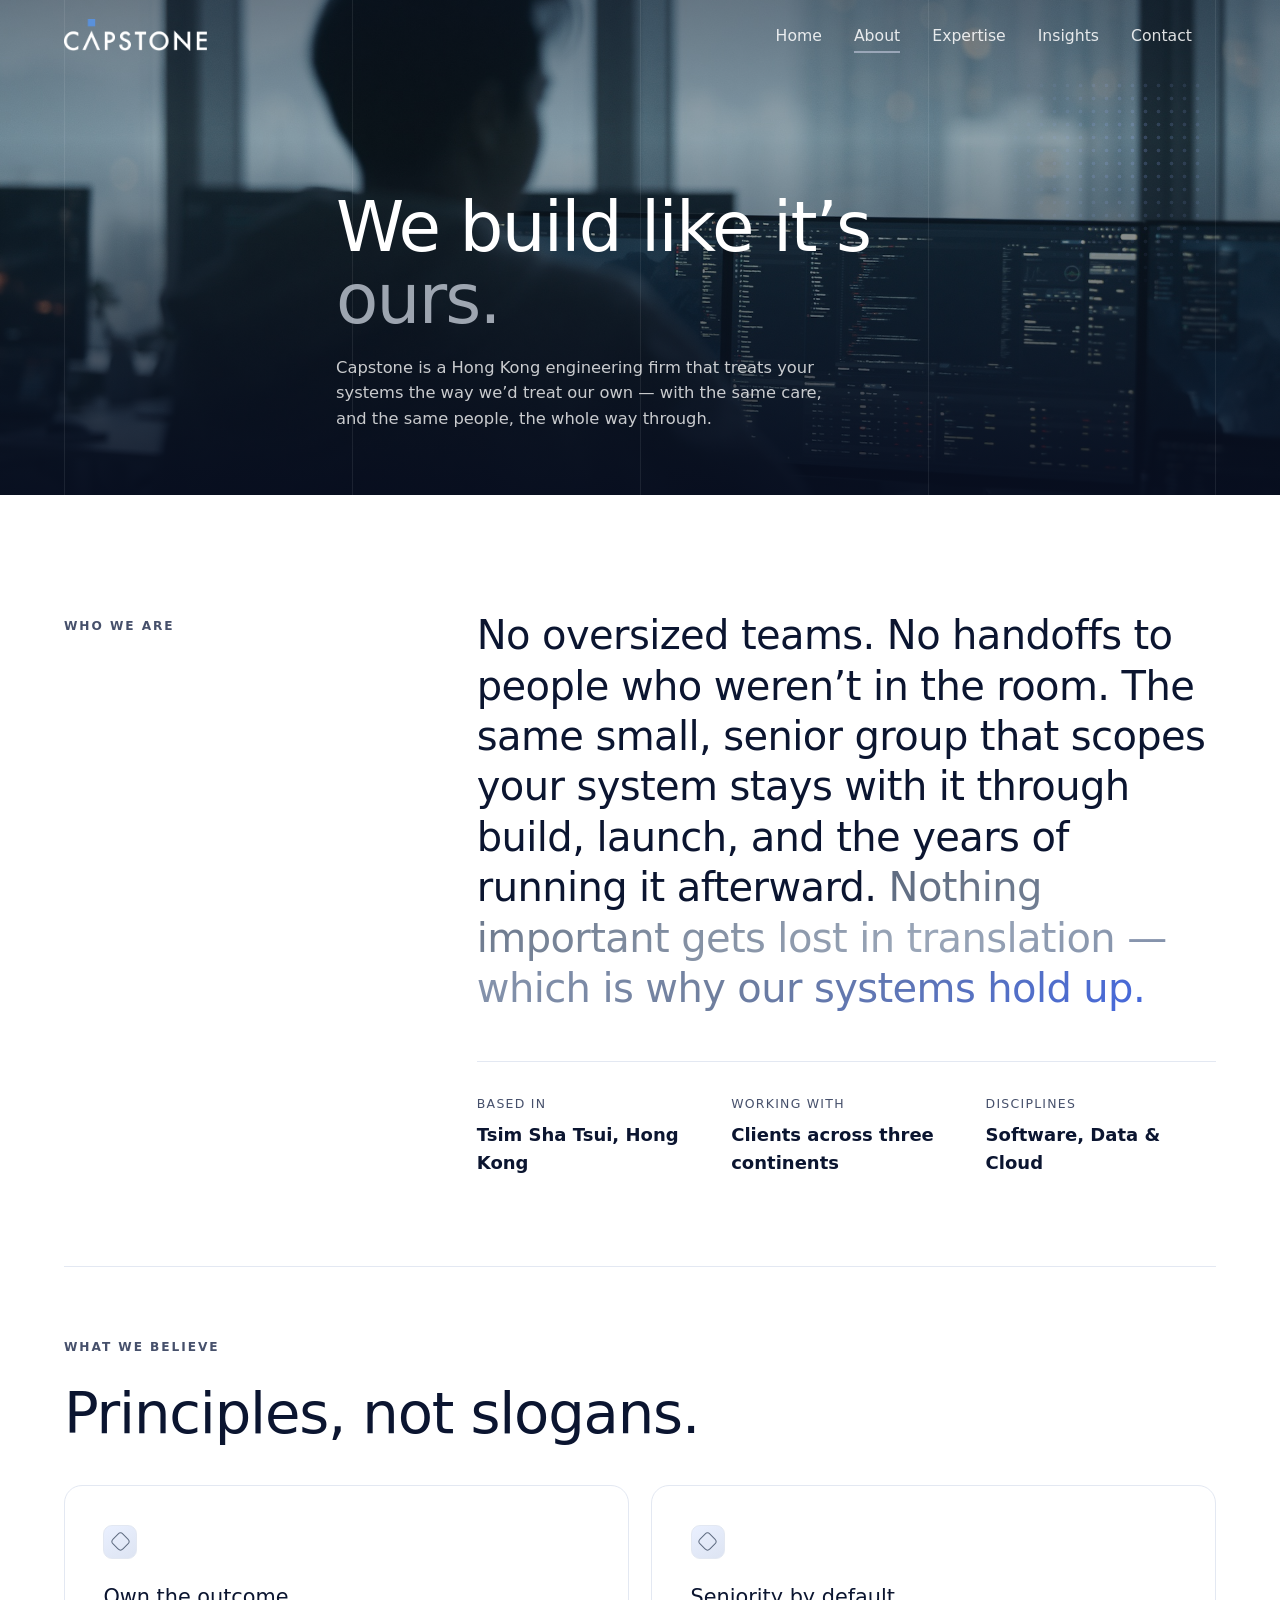
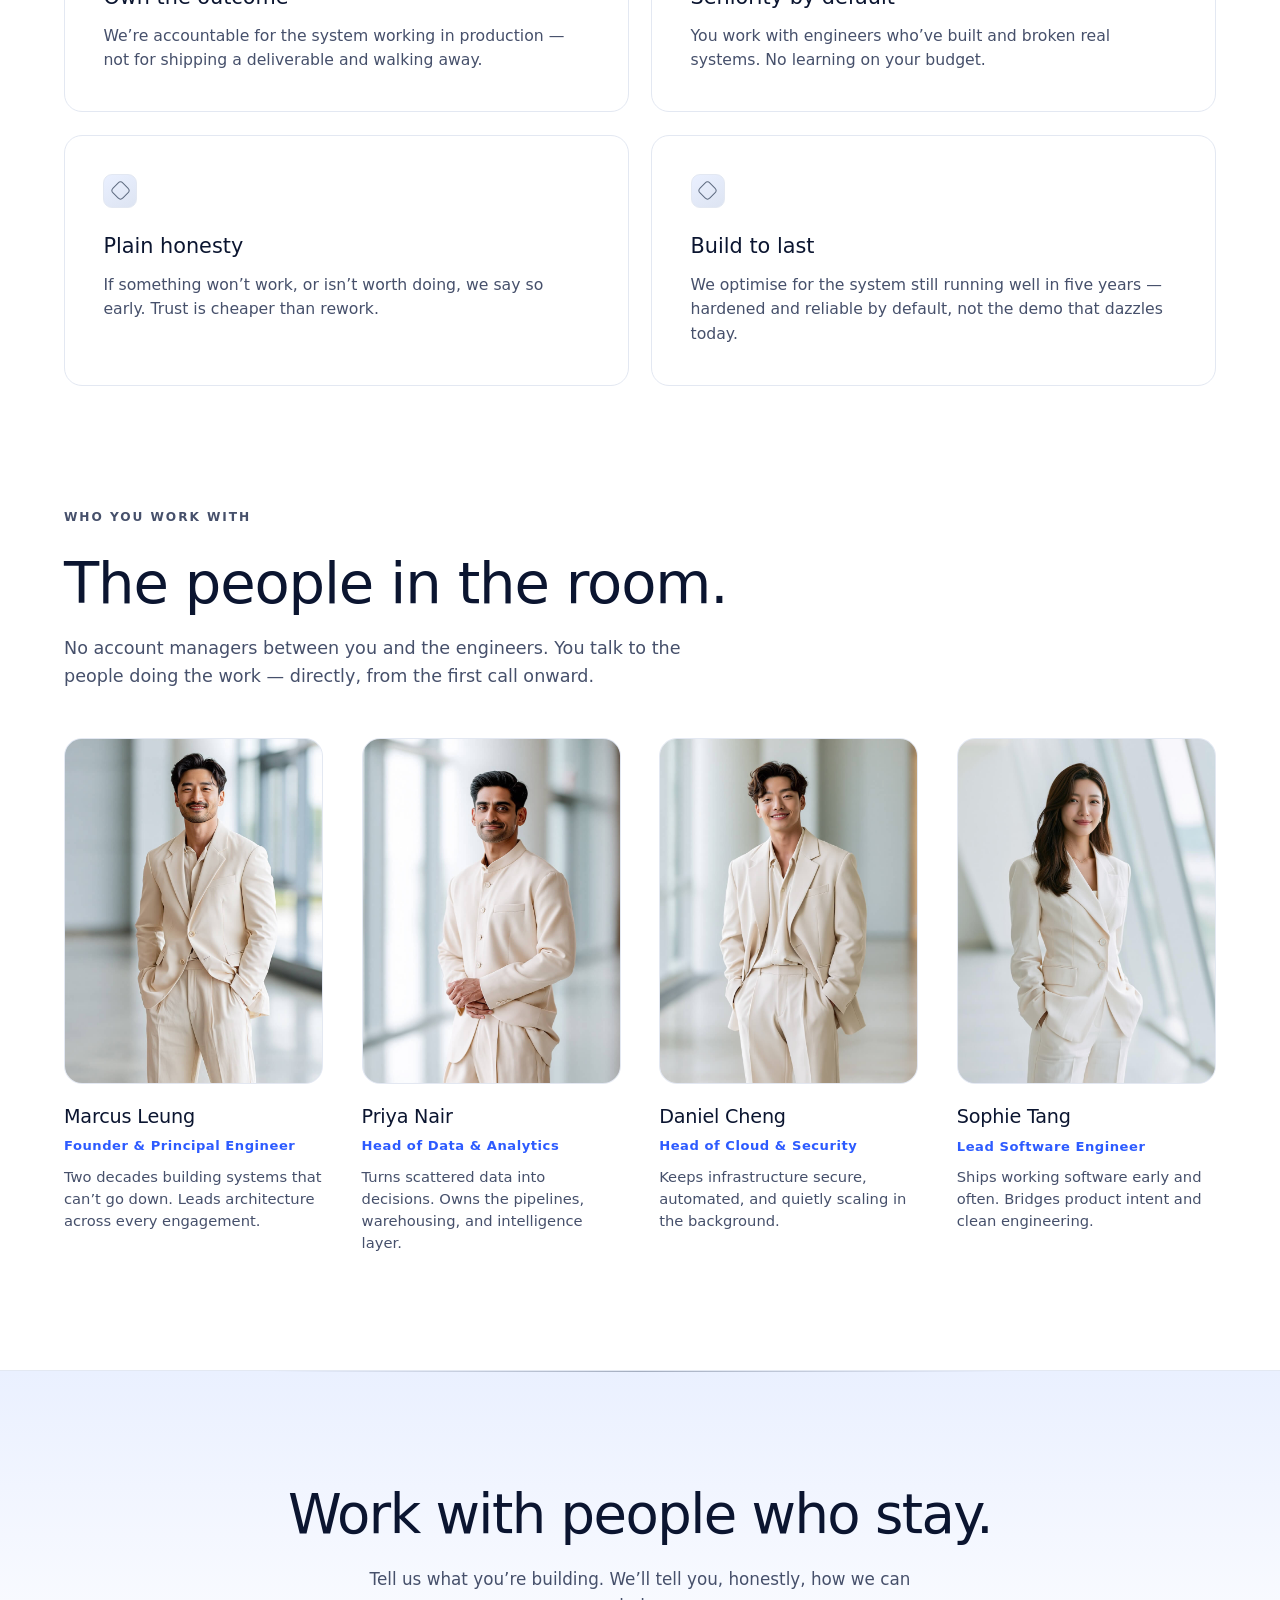
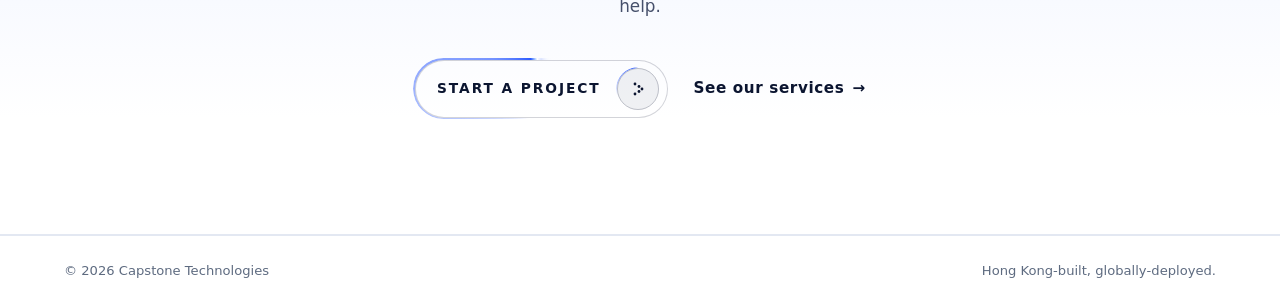
==== about.html @ e0e7f161 "Redesign mobile menu as full-screen light overlay - Menu now covers the viewport from the top of the" ====
<!DOCTYPE html>
<html lang="en">
<head>
  <meta charset="UTF-8" />
  <meta name="viewport" content="width=device-width, initial-scale=1.0" />
  <title>About — Capstone Technologies</title>
  <meta name="description" content="A Hong Kong engineering firm that treats your systems the way we'd treat our own. No oversized teams, no handoffs." />
  <link rel="preconnect" href="https://api.fontshare.com" crossorigin />
  <link href="https://api.fontshare.com/v2/css?f[]=general-sans@200,300,400,500,600,700&f[]=satoshi@400,500,700,900&display=swap" rel="stylesheet" />
  <link rel="stylesheet" href="styles.css" />
</head>
<body data-page="about">

  <header class="nav nav--over-hero" id="nav">
    <div class="nav__inner">
      <a href="index.html" class="nav__brand" aria-label="Capstone Technologies home">
        <img src="capstone_logo_2.png" alt="Capstone Technologies" class="nav__logo nav__logo--light" />
        <img src="capstone_logo_1.png" alt="Capstone Technologies" class="nav__logo nav__logo--dark" />
      </a>
      <nav class="nav__links" aria-label="Primary">
        <a href="index.html">Home</a>
        <a href="about.html" aria-current="page">About</a>
        <a href="expertise.html">Expertise</a>
        <a href="insights.html">Insights</a>
        <a href="contact.html">Contact</a>
      </nav>
      <button class="nav__burger" id="burger" aria-label="Open menu" aria-expanded="false"><span></span><span></span></button>
    </div>
    <div class="nav__mobile" id="navMobile" aria-hidden="true">
      <div class="nav__mobile-inner">
        <div class="nav__mobile-head">
          <img src="capstone_logo_1.png" alt="Capstone Technologies" class="nav__mobile-logo" />
          <button class="nav__close" id="navClose" type="button" aria-label="Close menu"><span></span><span></span></button>
        </div>
        <nav class="nav__mobile-links" aria-label="Mobile">
          <a href="index.html"><span class="nav__mobile-num"></span><span class="nav__mobile-txt">Home</span><span class="nav__mobile-arrow" aria-hidden="true">&#8599;</span></a>
          <a href="about.html" aria-current="page"><span class="nav__mobile-num"></span><span class="nav__mobile-txt">About</span><span class="nav__mobile-arrow" aria-hidden="true">&#8599;</span></a>
          <a href="expertise.html"><span class="nav__mobile-num"></span><span class="nav__mobile-txt">Expertise</span><span class="nav__mobile-arrow" aria-hidden="true">&#8599;</span></a>
          <a href="insights.html"><span class="nav__mobile-num"></span><span class="nav__mobile-txt">Insights</span><span class="nav__mobile-arrow" aria-hidden="true">&#8599;</span></a>
          <a href="contact.html"><span class="nav__mobile-num"></span><span class="nav__mobile-txt">Contact</span><span class="nav__mobile-arrow" aria-hidden="true">&#8599;</span></a>
        </nav>
        <div class="nav__mobile-foot">
          <a href="contact.html" class="nav__mobile-cta">
            <span>Start a project</span>
            <span class="nav__mobile-cta-arrow" aria-hidden="true">&#8594;</span>
          </a>
          <div class="nav__mobile-meta">
            <a href="mailto:hello@capstonetech.net">hello@capstonetech.net</a>
            <span>Tsim Sha Tsui, Hong Kong</span>
          </div>
        </div>
      </div>
    </div>
  </header>

  <main>
    <section class="pagehero pagehero--img" style="--hero-img:url('about.jpg')">
      <div class="grid-lines" aria-hidden="true"><span></span><span></span><span></span><span></span></div>
      <div class="dotfield dotfield--fade-radial pagehero__dots" data-reveal aria-hidden="true"></div>
      <div class="wrap pagehero__inner">
        <h1 class="pagehero__title reveal" data-reveal>We build like it&rsquo;s <em>ours.</em></h1>
        <p class="pagehero__lead reveal" data-reveal data-reveal-delay="120">
          Capstone is a Hong&nbsp;Kong engineering firm that treats your systems the way
          we&rsquo;d treat our own &mdash; with the same care, and the same people, the whole
          way through.
        </p>
      </div>
    </section>

    <!-- Statement + Values (one continuous section) -->
    <section class="section">
      <div class="about__grid">
        <div><p class="section-tag reveal" data-reveal>Who we are</p></div>
        <div>
          <p class="about__statement reveal" data-reveal>
            No oversized teams. No handoffs to people who weren&rsquo;t in the room. The same
            small, senior group that scopes your system stays with it through build, launch,
            and the years of running it afterward. <em>Nothing important gets lost in
            translation &mdash; which is why our systems hold up.</em>
          </p>
          <div class="about__meta reveal" data-reveal data-reveal-delay="120">
            <div><span class="about__k">Based in</span><span class="about__v">Tsim Sha Tsui, Hong Kong</span></div>
            <div><span class="about__k">Working with</span><span class="about__v">Clients across three continents</span></div>
            <div><span class="about__k">Disciplines</span><span class="about__v">Software, Data &amp; Cloud</span></div>
          </div>
        </div>
      </div>

      <div class="about__values">
        <p class="section-tag reveal" data-reveal>What we believe</p>
        <h2 class="section-title reveal" data-reveal style="margin-bottom:2.5rem;">Principles, not slogans.</h2>
        <div class="values reveal" data-reveal>
          <div class="value"><span class="value__mark" aria-hidden="true"></span><h3>Own the outcome</h3><p>We&rsquo;re accountable for the system working in production &mdash; not for shipping a deliverable and walking away.</p></div>
          <div class="value"><span class="value__mark" aria-hidden="true"></span><h3>Seniority by default</h3><p>You work with engineers who&rsquo;ve built and broken real systems. No learning on your budget.</p></div>
          <div class="value"><span class="value__mark" aria-hidden="true"></span><h3>Plain honesty</h3><p>If something won&rsquo;t work, or isn&rsquo;t worth doing, we say so early. Trust is cheaper than rework.</p></div>
          <div class="value"><span class="value__mark" aria-hidden="true"></span><h3>Build to last</h3><p>We optimise for the system still running well in five years &mdash; hardened and reliable by default, not the demo that dazzles today.</p></div>
        </div>
      </div>
    </section>

    <!-- Team / Leadership -->
    <section class="section" style="padding-top:0;">
      <div class="team__head">
        <p class="section-tag reveal" data-reveal>Who you work with</p>
        <h2 class="section-title reveal" data-reveal>The people in the room.</h2>
        <p class="team__lead reveal" data-reveal data-reveal-delay="100">No account managers between you and the engineers. You talk to the people doing the work &mdash; directly, from the first call onward.</p>
      </div>

      <ul class="team">
        <li class="team__member reveal" data-reveal>
          <div class="team__photo" style="--photo:url('team_1.jpg')"><span class="team__initials">ML</span></div>
          <div class="team__body">
            <h3 class="team__name">Marcus Leung</h3>
            <p class="team__role">Founder &amp; Principal Engineer</p>
            <p class="team__note">Two decades building systems that can&rsquo;t go down. Leads architecture across every engagement.</p>
          </div>
        </li>
        <li class="team__member reveal" data-reveal data-reveal-delay="80">
          <div class="team__photo" style="--photo:url('team_2.jpg')"><span class="team__initials">PN</span></div>
          <div class="team__body">
            <h3 class="team__name">Priya Nair</h3>
            <p class="team__role">Head of Data &amp; Analytics</p>
            <p class="team__note">Turns scattered data into decisions. Owns the pipelines, warehousing, and intelligence layer.</p>
          </div>
        </li>
        <li class="team__member reveal" data-reveal data-reveal-delay="160">
          <div class="team__photo" style="--photo:url('team_3.jpg')"><span class="team__initials">DC</span></div>
          <div class="team__body">
            <h3 class="team__name">Daniel Cheng</h3>
            <p class="team__role">Head of Cloud &amp; Security</p>
            <p class="team__note">Keeps infrastructure secure, automated, and quietly scaling in the background.</p>
          </div>
        </li>
        <li class="team__member reveal" data-reveal data-reveal-delay="240">
          <div class="team__photo" style="--photo:url('team_4.jpg')"><span class="team__initials">ST</span></div>
          <div class="team__body">
            <h3 class="team__name">Sophie Tang</h3>
            <p class="team__role">Lead Software Engineer</p>
            <p class="team__note">Ships working software early and often. Bridges product intent and clean engineering.</p>
          </div>
        </li>
      </ul>
    </section>

    <section class="cta">
      <div class="cta__inner">
        <h2 class="cta__title reveal" data-reveal>Work with people who stay.</h2>
        <p class="cta__lead reveal" data-reveal data-reveal-delay="100">Tell us what you&rsquo;re building. We&rsquo;ll tell you, honestly, how we can help.</p>
        <div class="cta__actions reveal" data-reveal data-reveal-delay="180">
          <a href="contact.html" class="btn btn--orbit magnetic" aria-label="Start a project"><span class="cta-orbit__label">Start a project</span><span class="cta-orbit__icon" aria-hidden="true"><span class="cta-orbit__ring"></span><svg class="cta-orbit__arrow" viewBox="0 0 28 28" width="28" height="28"><g fill="currentColor"><circle cx="11" cy="9" r="1.4"/><circle cx="15" cy="11.5" r="1.4"/><circle cx="18" cy="14" r="1.4"/><circle cx="15" cy="16.5" r="1.4"/><circle cx="11" cy="19" r="1.4"/></g></svg></span></a>
          <a href="expertise.html" class="link-cta">See our services <span class="btn__arrow">&rarr;</span></a>
        </div>
      </div>
    </section>
  </main>

    <footer class="footer footer--slim">
    <div class="footer__base">
      <span>&copy; 2026 Capstone Technologies</span>
      <span class="footer__tag">Hong Kong&#8209;built, globally&#8209;deployed.</span>
    </div>
  </footer>

  <div class="cursor-dot" id="cursorDot" aria-hidden="true"></div>
  <script src="script.js"></script>
</body>
</html>
---- styles.css ----
/* =====================================================================
   CAPSTONE TECHNOLOGIES — Redesign (multi-page)
   White-dominant · Capstone Blue secondary · Capstone Gold accent
   ===================================================================== */

:root{
  /* Palette */
  --white:    #FFFFFF;
  --paper:    #F6F8FC;
  --sky:      #EAF0FF;
  --line:     #E3E8F2;
  --ink:      #0B1530;
  --ink-2:    #070D1F;
  --ink-soft: #46506B;
  --blue:     #2D5BFF;
  --blue-deep:#1736B8;

  /* Accent — glossy silver (replaces gold). --silver = legible mid-tone for text;
     --silver-deep = shadow tone; --silver-bright = highlight.
     --chrome / --chrome-dark = metallic gradients for filled shapes (the "shine"). */
  --silver:       #9AA6B8;
  --silver-deep:  #5E6B80;
  --silver-bright:#EDF1F7;
  --chrome:       linear-gradient(140deg,#FDFEFF 0%,#D6DDE8 26%,#9CA8BA 52%,#C9D1DE 72%,#8793A6 88%,#EEF2F8 100%);
  --chrome-dark:  linear-gradient(140deg,#E7ECF3 0%,#AEB8C8 30%,#727E92 55%,#9AA6B8 78%,#5E6B80 100%);

  /* ── GRADIENT SYSTEM ──────────────────────────────────────────────
     The ONLY gradients used site-wide. Don't hand-roll new ones. */
  --grad-blue:   radial-gradient(135% 135% at 14% 10%, #7E97FF 0%, #2D5BFF 40%, #16277A 100%); /* blue mesh — cards/CTA pop */
  --grad-ink:    linear-gradient(150deg, #0E1A3C 0%, #0B1530 55%, #070D1F 100%);               /* dark surfaces */
  --grad-mist:   linear-gradient(180deg, #EAF0FF 0%, #FFFFFF 75%);                              /* light surfaces */
  --grad-accent: linear-gradient(135deg, #5E6B80 0%, #9AA6B8 40%, #6E7E9E 72%, #2D5BFF 116%);  /* metallic accent text */

  /* Tints — the ONLY accent tints. All derive from --blue / --silver / a light dust.
     Use these instead of hand-writing rgba() so every blue stays the same blue. */
  --blue-rgb:    45,91,255;        /* = --blue */
  --silver-rgb:  154,166,184;      /* = --silver */
  --dust-rgb:    157,180,255;      /* light blue dust, for glows on dark surfaces */
  --tint-blue-weak:  rgba(var(--blue-rgb), .12);   /* focus rings, faint washes */
  --tint-blue-soft:  rgba(var(--blue-rgb), .28);   /* section glows */
  --tint-blue-dots:  rgba(var(--blue-rgb), .5);    /* dotfield data texture */
  --tint-dust-soft:  rgba(var(--dust-rgb), .22);   /* dust glow on dark */
  --tint-dust-faint: rgba(var(--dust-rgb), .16);
  --tint-silver-faint: rgba(var(--silver-rgb), .16);

  /* Type */
  --display: 'General Sans', 'Satoshi', ui-sans-serif, system-ui, sans-serif;
  --sans:    'Satoshi', ui-sans-serif, system-ui, -apple-system, 'Segoe UI', sans-serif;

  /* Motion */
  --ease: cubic-bezier(0.22, 1, 0.36, 1);
  --ease-soft: cubic-bezier(0.4, 0, 0.2, 1);

  /* Layout */
  --pad: clamp(1.25rem, 5vw, 7rem);
  --maxw: 1320px;
  --radius: 18px;
  --nav-h: 76px;
}

/* ---------- Reset ---------- */
*,*::before,*::after{ box-sizing:border-box; margin:0; padding:0; }
html{ scroll-behavior:smooth; -webkit-text-size-adjust:100%; }
body{
  font-family:var(--sans); color:var(--ink); background:var(--white);
  line-height:1.6; font-size:clamp(1rem, 0.55vw + 0.9rem, 1.125rem);
  -webkit-font-smoothing:antialiased; text-rendering:optimizeLegibility;
  overflow-x:hidden;
}
img{ display:block; max-width:100%; height:auto; }
a{ color:inherit; text-decoration:none; }
ul,ol{ list-style:none; }
em{ font-style:normal; color:var(--blue); }
::selection{ background:var(--ink); color:var(--white); }

/* ---------- Shared ---------- */
.eyebrow{ display:inline-flex; align-items:center; gap:.6rem;
  font-size:.82rem; font-weight:600; letter-spacing:.14em; text-transform:uppercase; color:var(--ink-soft); }
.eyebrow--light{ color:rgba(255,255,255,.78); }
/* square motif (echoes the logo mark above the 'A'), in glossy silver */
.eyebrow__dot{ width:9px; height:9px; border-radius:1.5px; background:var(--chrome);
  box-shadow:0 0 0 4px rgba(154,166,184,.16), inset 0 1px 1px rgba(255,255,255,.7); }
/* flat hairline label (matches the hero's editorial labels — no pill) */
.section-tag{ display:inline-flex; align-items:baseline; gap:.8rem;
  font-size:.76rem; font-weight:600; letter-spacing:.16em; text-transform:uppercase;
  color:var(--ink-soft); margin-bottom:1.6rem; }
.section-tag span{ font-family:var(--display); font-weight:500; color:var(--silver-deep);
  font-size:.76rem; border:0; border-radius:0; padding:0; letter-spacing:.1em; }
.section-title{ font-family:var(--display); font-weight:300;
  font-size:clamp(2rem, 4.6vw, 3.6rem); line-height:1.08; letter-spacing:-0.02em; }
.section-title .muted{ color:var(--ink-soft); }
.muted{ color:var(--ink-soft); }

/* accent text: silver-grey → blue gradient (single shared token) */
.accent-grad,
.intro-split__statement em,
.about__statement em{
  background:var(--grad-accent);
  -webkit-background-clip:text; background-clip:text;
  -webkit-text-fill-color:transparent; color:transparent;
}
.wrap{ max-width:var(--maxw); margin:0 auto; padding-inline:var(--pad); }

/* =====================================================================
   ✦ TRAVELLING-BORDER BUTTONS
   A faint pill outline with a bright "comet" tracing the perimeter.
   ===================================================================== */
@property --angle{ syntax:'<angle>'; initial-value:0deg; inherits:false; }

.btn{
  --beam:var(--blue);          /* comet colour, overridden per variant */
  --ring:rgba(11,21,48,.18);   /* faint static outline */
  --fill:transparent;          /* pill interior — transparent by default */
  --fg:var(--ink);             /* label colour */
  --speed:3.6s;
  position:relative; z-index:0;
  display:inline-flex; align-items:center; gap:.55rem;
  padding:1.05rem 2rem; border-radius:50px;
  font-family:var(--sans); font-weight:600; font-size:.86rem; line-height:1;
  letter-spacing:.14em; text-transform:uppercase;
  color:var(--fg); cursor:pointer; border:0; background:transparent; isolation:isolate;
  transition:transform .5s var(--ease), color .4s var(--ease);
  will-change:transform;
}
/* interior fill (so the pill reads on any page background) */
.btn::after{
  content:""; position:absolute; inset:1.5px; z-index:-1; border-radius:inherit;
  background:var(--fill);
  box-shadow:inset 0 0 0 1px var(--ring), inset 0 1px 0 rgba(255,255,255,.06);
  transition:background .4s var(--ease), box-shadow .4s var(--ease);
}
/* the rotating comet ring */
.btn::before{
  content:""; position:absolute; inset:0; z-index:-1; border-radius:inherit;
  padding:1.5px;                      /* = border thickness */
  background:
    conic-gradient(from var(--angle),
      transparent 0deg,
      transparent 205deg,
      color-mix(in srgb, var(--beam) 55%, transparent) 300deg,
      var(--beam) 340deg,
      #ffffff 352deg,
      transparent 360deg);
  -webkit-mask:linear-gradient(#000 0 0) content-box, linear-gradient(#000 0 0);
          mask:linear-gradient(#000 0 0) content-box, linear-gradient(#000 0 0);
  -webkit-mask-composite:xor; mask-composite:exclude;
  filter:drop-shadow(0 0 5px color-mix(in srgb, var(--beam) 70%, transparent));
  animation:beam var(--speed) linear infinite;
}
@keyframes beam{ to{ --angle:360deg; } }
.btn > *{ position:relative; z-index:1; }

.btn:hover{ transform:translateY(-3px); }
.btn:hover::before{ --speed:1.4s;
  filter:drop-shadow(0 0 9px color-mix(in srgb, var(--beam) 85%, transparent)); }
.btn:active{ transform:translateY(-1px) scale(.99); }
.btn__arrow{ transition:transform .5s var(--ease); }
.btn:hover .btn__arrow{ transform:translate(4px,-2px); }
.btn--small{ padding:.72rem 1.25rem; font-size:.76rem; }

/* Quiet text-link CTA — for secondary actions (keeps one comet per view) */
.link-cta{ position:relative; display:inline-flex; align-items:center; gap:.5rem;
  font-family:var(--sans); font-weight:600; font-size:.95rem; letter-spacing:.04em;
  color:var(--ink); padding:.4rem .1rem; cursor:pointer; }
.link-cta::after{ content:""; position:absolute; left:.1rem; right:.1rem; bottom:0; height:1px;
  background:currentColor; opacity:.5; transform:scaleX(0); transform-origin:right;
  transition:transform .45s var(--ease); }
.link-cta:hover::after{ transform:scaleX(1); transform-origin:left; }
.link-cta .btn__arrow{ transition:transform .45s var(--ease); }
.link-cta:hover .btn__arrow{ transform:translate(4px,-2px); }
.link-cta--light{ color:#fff; }

/* Silver comet — primary accent CTA (lives on dark sections → white label).
   Two-stop beam fakes a metallic glint: bright silver head, soft silver tail. */
.btn--silver{ --beam:var(--silver-bright); --fg:#fff; }
.btn--silver::before{ filter:drop-shadow(0 0 6px rgba(237,241,247,.7)); }

/* Clear / secondary — white comet, transparent fill */
.btn--clear{ --beam:#ffffff; --fill:transparent; --ring:rgba(11,21,48,.16); --fg:var(--ink); }
.btn--clear::before{ filter:drop-shadow(0 0 4px rgba(120,140,200,.55)); }
.btn--clear.on-dark{ --fill:transparent; --ring:rgba(255,255,255,.22); --fg:#fff; }
.btn--clear.on-dark::before{ filter:drop-shadow(0 0 5px rgba(255,255,255,.6)); }

/* Transparent buttons over the dark hero need a light label + ring */
.nav--over-hero:not(.is-stuck) .btn{ --fg:#fff; --ring:rgba(255,255,255,.22); }

/* Reduced motion: hold a calm, evenly-lit outline instead of a moving comet */
@media (prefers-reduced-motion:reduce){
  .btn::before{ animation:none; background:none;
    box-shadow:inset 0 0 0 1.5px color-mix(in srgb, var(--beam) 60%, transparent);
    filter:none; padding:0; -webkit-mask:none; mask:none; }
}


/* =====================================================================
   Navigation
   ===================================================================== */
.nav{ position:fixed; top:0; left:0; right:0; z-index:100;
  transition:transform .5s var(--ease), background .4s var(--ease-soft), box-shadow .4s var(--ease-soft); }
.nav__inner{ max-width:var(--maxw); margin:0 auto; display:flex; align-items:center;
  justify-content:space-between; gap:1.5rem; padding:1.2rem var(--pad);
  transition:padding .4s var(--ease-soft); }
.nav__logo{ height:32px; width:auto; transition:opacity .3s var(--ease); display:block; }
.nav__logo--dark{ display:none; }
/* On a transparent hero (dark bg) the nav uses the light logo + light links */
.nav--over-hero .nav__logo--light{ display:block; }
.nav--over-hero .nav__logo--dark{ display:none; }
.nav--over-hero .nav__links a{ color:rgba(255,255,255,.86); }
.nav--over-hero.is-stuck .nav__links a{ color:var(--ink); }
.nav.is-stuck .nav__logo--light{ display:none; }
.nav.is-stuck .nav__logo--dark{ display:block; }
.nav:not(.nav--over-hero) .nav__logo--dark{ display:block; }
.nav:not(.nav--over-hero) .nav__logo--light{ display:none; }

.nav__links{ display:flex; gap:2rem; margin-left:auto; margin-right:1.5rem; }
.nav__links a{ position:relative; font-weight:500; font-size:.98rem; color:var(--ink); padding:.2rem 0; }
.nav__links a::after{ content:""; position:absolute; left:0; bottom:-2px; height:2px; width:100%;
  background:var(--silver); transform:scaleX(0); transform-origin:right; transition:transform .45s var(--ease); }
.nav__links a:hover::after,
.nav__links a[aria-current="page"]::after{ transform:scaleX(1); transform-origin:left; }
.nav.is-stuck{ background:rgba(255,255,255,.78); -webkit-backdrop-filter:blur(16px) saturate(140%);
  backdrop-filter:blur(16px) saturate(140%); box-shadow:0 1px 0 var(--line); }
.nav.is-stuck .nav__inner{ padding-top:.8rem; padding-bottom:.8rem; }
.nav.is-hidden{ transform:translateY(-100%); }

.nav__burger{ display:none; flex-direction:column; gap:6px; background:none; border:none; cursor:pointer; padding:.6rem; margin:-.2rem; }
.nav__burger span{ width:26px; height:2px; background:var(--ink); transition:.4s var(--ease); transform-origin:center; }
.nav--over-hero:not(.is-stuck) .nav__burger span{ background:#fff; }
.nav__burger[aria-expanded="true"] span:first-child{ transform:translateY(8px) rotate(45deg); }
.nav__burger[aria-expanded="true"] span:last-child{ transform:translateY(-8px) rotate(-45deg); }
/* ✦ Full-screen mobile menu (light, editorial) — covers the viewport from the top */
.nav__mobile{ position:fixed; inset:0; z-index:200; display:none;
  background:var(--grad-mist);
  opacity:0; visibility:hidden;
  transition:opacity .5s var(--ease), visibility 0s .5s; }
.nav__mobile.is-open{ opacity:1; visibility:visible; transition:opacity .5s var(--ease); }
.nav__mobile-inner{ position:relative; height:100%; max-width:var(--maxw); margin:0 auto;
  display:flex; flex-direction:column; overflow-y:auto;
  padding:1.1rem var(--pad) calc(1.6rem + env(safe-area-inset-bottom, 0px)); }

/* top bar: logo + close (never cropped — sits in its own row) */
.nav__mobile-head{ flex:0 0 auto; display:flex; align-items:center; justify-content:space-between;
  min-height:var(--nav-h); }
.nav__mobile-logo{ height:30px; width:auto; display:block; }
.nav__close{ position:relative; flex:0 0 auto; width:46px; height:46px; border-radius:50%;
  border:1px solid var(--line); background:var(--white); cursor:pointer;
  transition:transform .45s var(--ease), border-color .3s var(--ease), box-shadow .3s var(--ease); }
.nav__close:hover{ border-color:var(--ink); transform:rotate(90deg);
  box-shadow:0 6px 18px rgba(11,21,48,.08); }
.nav__close span{ position:absolute; top:50%; left:50%; width:18px; height:2px; border-radius:2px;
  background:var(--ink); }
.nav__close span:first-child{ transform:translate(-50%,-50%) rotate(45deg); }
.nav__close span:last-child{ transform:translate(-50%,-50%) rotate(-45deg); }

/* the link list fills the space and centres vertically */
.nav__mobile-links{ flex:1 1 auto; display:flex; flex-direction:column; justify-content:center;
  counter-reset:navi; padding:1.5rem 0; }
.nav__mobile-links a{ position:relative; display:flex; align-items:center; gap:1.1rem;
  padding:1.05rem 0; border-bottom:1px solid var(--line);
  font-family:var(--display); font-weight:300; letter-spacing:-0.02em; line-height:1.04;
  font-size:clamp(2rem, 10vw, 3rem); color:var(--ink);
  opacity:0; transform:translateY(14px);
  transition:color .35s var(--ease); }
.nav__mobile-links a:first-child{ border-top:1px solid var(--line); }
.nav__mobile-num{ counter-increment:navi; font-family:var(--sans); font-weight:600;
  font-size:.72rem; letter-spacing:.12em; color:var(--silver); width:1.6rem; flex:0 0 auto;
  transition:color .35s var(--ease); }
.nav__mobile-num::before{ content:counter(navi, decimal-leading-zero); }
.nav__mobile-txt{ flex:1 1 auto; }
.nav__mobile-arrow{ font-size:1.1rem; color:var(--silver); opacity:0; transform:translateX(-10px);
  transition:opacity .35s var(--ease), transform .35s var(--ease), color .35s var(--ease); }
.nav__mobile-links a:hover{ color:var(--blue); }
.nav__mobile-links a:hover .nav__mobile-num,
.nav__mobile-links a:hover .nav__mobile-arrow{ color:var(--blue); }
.nav__mobile-links a:hover .nav__mobile-arrow{ opacity:1; transform:none; }
.nav__mobile-links a[aria-current="page"]{ color:var(--blue); }
.nav__mobile-links a[aria-current="page"] .nav__mobile-num{ color:var(--blue); }
.nav__mobile-links a[aria-current="page"] .nav__mobile-arrow{ opacity:1; transform:none; color:var(--blue); }

/* staggered reveal once open */
.nav__mobile.is-open .nav__mobile-links a{ animation:navItemIn .55s var(--ease) forwards; }
.nav__mobile.is-open .nav__mobile-links a:nth-child(1){ animation-delay:.08s; }
.nav__mobile.is-open .nav__mobile-links a:nth-child(2){ animation-delay:.14s; }
.nav__mobile.is-open .nav__mobile-links a:nth-child(3){ animation-delay:.20s; }
.nav__mobile.is-open .nav__mobile-links a:nth-child(4){ animation-delay:.26s; }
.nav__mobile.is-open .nav__mobile-links a:nth-child(5){ animation-delay:.32s; }
.nav__mobile.is-open .nav__mobile-links a:nth-child(6){ animation-delay:.38s; }
.nav__mobile.is-open .nav__mobile-links a:nth-child(7){ animation-delay:.44s; }
@keyframes navItemIn{ to{ opacity:1; transform:none; } }

/* footer: prominent CTA + contact details, so the menu reads as finished */
.nav__mobile-foot{ flex:0 0 auto; display:flex; flex-direction:column; gap:1.3rem;
  padding-top:1.6rem; border-top:1px solid var(--line);
  opacity:0; transform:translateY(14px); }
.nav__mobile.is-open .nav__mobile-foot{ animation:navItemIn .55s var(--ease) .42s forwards; }
.nav__mobile-cta{ display:flex; align-items:center; justify-content:space-between; gap:1rem;
  padding:1.05rem 1.5rem; border-radius:14px; background:var(--ink); color:#fff;
  font-weight:500; font-size:1.02rem; letter-spacing:.01em;
  transition:background .35s var(--ease), transform .35s var(--ease), box-shadow .35s var(--ease); }
.nav__mobile-cta:hover{ background:var(--blue); transform:translateY(-2px);
  box-shadow:0 12px 30px rgba(45,91,255,.28); }
.nav__mobile-cta-arrow{ transition:transform .35s var(--ease); }
.nav__mobile-cta:hover .nav__mobile-cta-arrow{ transform:translateX(5px); }
.nav__mobile-meta{ display:flex; flex-direction:column; gap:.35rem;
  font-size:.92rem; color:var(--ink-soft); }
.nav__mobile-meta a{ color:var(--ink-soft); transition:color .3s var(--ease); }
.nav__mobile-meta a:hover{ color:var(--blue); }

/* keep the burger as the open trigger; it sits beneath the overlay once open */
.nav__burger[aria-expanded="true"]{ position:relative; z-index:95; }

/* =====================================================================
   Grid lines (depth)
   ===================================================================== */
.grid-lines{ position:absolute; inset:0; max-width:var(--maxw); margin:0 auto; padding:0 var(--pad);
  pointer-events:none; z-index:0; display:grid; grid-template-columns:repeat(4,1fr); }
.grid-lines span{ border-left:1px solid var(--line); }
.grid-lines span:last-child{ border-right:1px solid var(--line); }
.grid-lines--dark span{ border-color:rgba(255,255,255,.08); }

/* =====================================================================
   ✦ DOT FIELD — reusable "data" texture (echoes the chart + square motif)
   Density via --dot-gap, size via --dot-size, colour via --dot-color.
   ===================================================================== */
.dotfield{ --dot-gap:11px; --dot-size:1.6px; --dot-color:var(--tint-blue-dots);
  position:absolute; pointer-events:none; z-index:0;
  background-image:radial-gradient(var(--dot-color) var(--dot-size), transparent calc(var(--dot-size) + .6px));
  background-size:var(--dot-gap) var(--dot-gap); }
.dotfield--dark{ --dot-color:var(--tint-dust-soft); }
.dotfield--silver{ --dot-color:rgba(154,166,184,.4); }
/* fade helpers so the field dissolves rather than ending hard */
.dotfield--fade-b{ -webkit-mask:linear-gradient(180deg,#000,transparent); mask:linear-gradient(180deg,#000,transparent); }
.dotfield--fade-l{ -webkit-mask:linear-gradient(90deg,transparent,#000); mask:linear-gradient(90deg,transparent,#000); }
.dotfield--fade-radial{ -webkit-mask:radial-gradient(circle at 70% 30%,#000,transparent 70%);
  mask:radial-gradient(circle at 70% 30%,#000,transparent 70%); }
/* optional fade-in: add data-reveal to animate; otherwise visible by default */
.dotfield[data-reveal]{ opacity:0; transform:none; transition:opacity 1.1s var(--ease); }
.dotfield[data-reveal].is-in{ opacity:1; }

/* =====================================================================
   ✦ FULL-WIDTH HERO (image)
   ===================================================================== */
.hero{ position:relative; min-height:100svh; display:flex; flex-direction:column;
  justify-content:flex-end; background:var(--ink-2); overflow:hidden;
  padding-top:calc(var(--nav-h) + 1rem); }
.hero__bg{ position:absolute; inset:0; z-index:0; overflow:hidden; will-change:transform; }
/* very slow continuous cloud drift — kept zoomed so edges never show.
   intro: gentle settle (12s); then an endless, barely-perceptible drift loop. */
.hero__bg img{ width:100%; height:100%; object-fit:cover; transform-origin:center;
  animation:heroIntro 12s var(--ease-soft) forwards, heroDrift 60s ease-in-out 12s infinite; }
@keyframes heroIntro{ from{ transform:scale(1.12); } to{ transform:scale(1.08); } }
@keyframes heroDrift{
  0%   { transform:scale(1.08) translate3d(0,0,0); }
  50%  { transform:scale(1.08) translate3d(-2.2%, -1.2%, 0); }
  100% { transform:scale(1.08) translate3d(0,0,0); }
}
/* softer, calmer scrim than before — image breathes, darkening only at the base */
.hero__bg::after{ content:""; position:absolute; inset:0;
  background:
    linear-gradient(0deg, rgba(7,13,31,.86) 0%, rgba(7,13,31,.34) 28%, rgba(7,13,31,.08) 52%, rgba(7,13,31,.18) 100%); }

/* editorial hairline with corner labels (Verta) */
.hero__rule{ position:absolute; left:var(--pad); right:var(--pad); top:50%; z-index:2;
  border-top:1px solid rgba(255,255,255,.18);
  opacity:0; animation:fadeUp 1.2s var(--ease) .5s forwards; }
.hero__rule-label{ position:absolute; top:.8rem; font-size:.72rem; letter-spacing:.14em;
  text-transform:uppercase; color:rgba(255,255,255,.6); white-space:nowrap; }
.hero__rule-label--l{ left:0; }
.hero__rule-label--r{ right:0; }

/* split content row: headline left, supporting text + actions right */
.hero__inner{ position:relative; z-index:2; width:100%; max-width:var(--maxw); margin:0 auto;
  padding:0 var(--pad) clamp(2rem,4vh,3rem);
  display:grid; grid-template-columns:1.15fr .85fr; align-items:end; gap:clamp(2rem,6vw,5rem); }
.hero__title{ font-family:var(--display); font-weight:300; color:#fff;
  font-size:clamp(2.4rem, 5.4vw, 5rem); line-height:1.04; letter-spacing:-0.025em; }
/* each authored line stays on one line */
.hero__title .line{ display:block; overflow:hidden; padding-bottom:.14em; margin-bottom:-.14em; white-space:nowrap; }
.hero__title .line > span{ display:block; transform:translateY(110%); animation:lineUp 1.05s var(--ease) forwards; }
.hero__title .line:nth-child(1) > span{ animation-delay:.30s; }
.hero__title .line:nth-child(2) > span{ animation-delay:.42s; }
/* subtle, whispered silver accent */
.hero__title em{ color:rgba(214,221,232,.72); }
@keyframes lineUp{ to{ transform:none; } }
.hero__aside-col{ padding-bottom:.4rem; }
.hero__lead{ color:rgba(255,255,255,.78); font-size:1.02rem; line-height:1.55; max-width:32rem; margin-bottom:1.6rem;
  opacity:0; transform:translateY(20px); animation:fadeUp 1s var(--ease) .62s forwards; }
.hero__actions{ display:flex; gap:1.2rem; flex-wrap:wrap; align-items:center;
  opacity:0; transform:translateY(20px); animation:fadeUp 1s var(--ease) .76s forwards; }
@keyframes fadeUp{ to{ opacity:1; transform:none; } }

/* ✦ Orbit CTA — a .btn (keeps the travelling-border comet) that ALSO holds an
   inner circular badge: a ring orbiting a dotted arrow, all within the pill. */
/* Orbit button — inner badge/ring/arrow adapt to the button's --fg + --beam,
   so it works on both the dark hero and the light CTA. */
.btn--orbit{ gap:1rem; padding:.6rem .7rem .6rem 1.5rem; }
.btn--orbit .cta-orbit__label{ position:relative; }
.btn--orbit .cta-orbit__icon{ position:relative; width:42px; height:42px; flex:none;
  display:grid; place-items:center; border-radius:50%;
  background:color-mix(in srgb, currentColor 6%, transparent); transition:background .4s var(--ease); }
.btn--orbit:hover .cta-orbit__icon{ background:color-mix(in srgb, currentColor 12%, transparent); }
/* faint full static ring so the circle always reads */
.btn--orbit .cta-orbit__icon::before{ content:""; position:absolute; inset:0; border-radius:50%;
  border:1px solid color-mix(in srgb, currentColor 22%, transparent); }
/* the orbiting ring — a gapped arc that rotates continuously inside the badge */
.btn--orbit .cta-orbit__ring{ position:absolute; inset:-1px; border-radius:50%;
  border:1.5px solid transparent;
  background:conic-gradient(from 0deg, transparent 0deg, transparent 250deg,
            color-mix(in srgb, var(--beam) 70%, transparent) 320deg, var(--beam) 350deg, transparent 360deg) border-box;
  -webkit-mask:linear-gradient(#000 0 0) padding-box, linear-gradient(#000 0 0);
          mask:linear-gradient(#000 0 0) padding-box, linear-gradient(#000 0 0);
  -webkit-mask-composite:xor; mask-composite:exclude;
  animation:orbitspin 4s linear infinite; }
.btn--orbit:hover .cta-orbit__ring{ animation-duration:1.4s; }
@keyframes orbitspin{ to{ transform:rotate(360deg); } }
.btn--orbit .cta-orbit__arrow{ position:relative; color:currentColor; transition:transform .5s var(--ease); }
.btn--orbit:hover .cta-orbit__arrow{ transform:translateX(3px); }

/* quiet stat hairline along the very bottom */
.hero__meta{ position:relative; z-index:2; width:100%; max-width:var(--maxw); margin:0 auto;
  display:flex; gap:clamp(2rem,5vw,4rem); flex-wrap:wrap;
  padding:1.3rem var(--pad) clamp(1.4rem,3vh,2rem);
  border-top:1px solid rgba(255,255,255,.14);
  opacity:0; transform:translateY(20px); animation:fadeUp 1s var(--ease) .9s forwards; }
.hero__meta div{ display:flex; align-items:baseline; gap:.6rem; }
.hero__meta dt{ font-family:var(--display); font-weight:500; font-size:1.15rem; color:#fff;
  display:inline-flex; align-items:baseline; }
/* number reserves its final width + tabular figures, so labels never shift while counting */
.hero__meta dt .num{ display:inline-block; text-align:right;
  font-variant-numeric:tabular-nums; font-feature-settings:"tnum" 1; color:#fff; }
.hero__meta dt span:not(.num){ color:var(--silver-bright); }
.hero__meta dd{ font-size:.78rem; letter-spacing:.06em; text-transform:uppercase; color:rgba(255,255,255,.55); }

/* =====================================================================
   ✦ PAGE HERO (inner pages)
   ===================================================================== */
/* Compact dark image hero — same family as the home hero, shorter (~55vh).
   Default (no image) falls back to the dark gradient. */
.pagehero{ position:relative; display:flex; align-items:flex-end; min-height:55vh;
  padding:calc(var(--nav-h) + clamp(3rem,7vw,5rem)) 0 clamp(2.5rem,5vw,4rem);
  background:var(--grad-ink); color:#fff; overflow:hidden; }
.pagehero__bg{ position:absolute; inset:0; z-index:0; }
/* image behind, with a navy scrim like the home hero (darkest at the base for text) */
.pagehero--img::before{ content:""; position:absolute; inset:0; z-index:0; pointer-events:none;
  background:
    linear-gradient(0deg, rgba(7,13,31,.92) 0%, rgba(7,13,31,.55) 42%, rgba(7,13,31,.30) 72%, rgba(7,13,31,.5) 100%),
    var(--hero-img) center / cover no-repeat; }
/* feature variant (case study) — let the image breathe a touch more */
.pagehero--feature::before{
  background:
    linear-gradient(0deg, rgba(7,13,31,.9) 0%, rgba(7,13,31,.45) 46%, rgba(7,13,31,.18) 74%, rgba(7,13,31,.4) 100%),
    var(--hero-img) center / cover no-repeat; }
.pagehero .grid-lines{ opacity:1; z-index:1; }
.pagehero .grid-lines span{ border-color:rgba(255,255,255,.08); }
/* dotted square accent (top-right), in light dust so it reads on dark */
.pagehero__dots{ top:16%; right:6%; width:min(220px,26vw); height:min(220px,26vw);
  --dot-gap:13px; --dot-color:var(--tint-dust-soft); z-index:1; }
.pagehero__inner{ position:relative; z-index:2; max-width:46rem; }
@media (max-width:780px){ .pagehero__dots{ display:none; } }
/* match the home hero exactly (size, weight, spacing, whispered accent) */
.pagehero__title{ font-family:var(--display); font-weight:300; letter-spacing:-0.025em; line-height:1.04;
  font-size:clamp(2.4rem,5.4vw,5rem); margin:1rem 0 1.2rem; max-width:18ch; color:#fff; }
.pagehero__title em{ color:rgba(214,221,232,.72); }
.pagehero__lead{ max-width:32rem; color:rgba(255,255,255,.78); font-size:1.02rem; line-height:1.55; }
.crumbs{ font-size:.82rem; letter-spacing:.06em; text-transform:uppercase; color:rgba(255,255,255,.6); }
.crumbs a{ color:rgba(255,255,255,.6); }
.crumbs a:hover{ color:#fff; }
.crumbs span{ color:#9DB4FF; }

/* compact light page hero (no image) — short, so content below shows immediately */
.pagehero--compact{ min-height:auto; display:block; background:var(--grad-mist); color:var(--ink);
  padding:calc(var(--nav-h) + clamp(2rem,5vw,3.5rem)) 0 clamp(1.8rem,4vw,2.8rem);
  border-bottom:1px solid var(--line); }
.pagehero--compact .grid-lines span{ border-color:var(--line); }
.pagehero--compact .pagehero__title{ color:var(--ink); font-size:clamp(2.2rem,4.6vw,3.6rem); margin:.7rem 0 .9rem; }
.pagehero--compact .pagehero__title em{ background:var(--grad-accent); -webkit-background-clip:text; background-clip:text; -webkit-text-fill-color:transparent; color:transparent; }
.pagehero--compact .pagehero__lead{ color:var(--ink-soft); }
.pagehero--compact .crumbs{ color:var(--ink-soft); }
.pagehero--compact .crumbs a{ color:var(--ink-soft); }
.pagehero--compact .crumbs a:hover{ color:var(--blue); }
.pagehero--compact .crumbs span{ color:var(--blue); }

/* =====================================================================
   ✦ Expertise — single tabbed panel (pill tabs over an image card)
   ===================================================================== */
.sr-only{ position:absolute; width:1px; height:1px; padding:0; margin:-1px; overflow:hidden;
  clip:rect(0 0 0 0); white-space:nowrap; border:0; }

/* full-bleed, like the home hero — panel spans edge to edge */
.xp{ position:relative; }
.xp__panel{ position:relative; overflow:hidden; color:#fff;
  min-height:100svh; display:flex; flex-direction:column;
  padding:calc(var(--nav-h) + 2rem) var(--pad) clamp(2rem,4vw,3.5rem); }
.xp__panel::before{ content:""; position:absolute; inset:0; z-index:0;
  background:
    linear-gradient(180deg, rgba(7,13,31,.5) 0%, rgba(7,13,31,.24) 38%, rgba(7,13,31,.62) 100%),
    var(--xp-img) center / cover no-repeat; }
/* keep the inner content aligned to the site's content width */
.xp__body, .xp__foot{ width:100%; max-width:var(--maxw); margin-inline:auto; }

/* pill tab switcher (reference style) — centered within the full-bleed panel */
.xp__tabs{ position:relative; z-index:1; width:fit-content; margin-inline:auto;
  display:inline-flex; gap:.3rem; padding:.3rem; border-radius:50px;
  background:rgba(7,13,31,.4); border:1px solid rgba(255,255,255,.14);
  -webkit-backdrop-filter:blur(12px); backdrop-filter:blur(12px); }
.xp__tab{ border:0; background:transparent; cursor:pointer;
  font-family:var(--sans); font-weight:600; font-size:.92rem; color:rgba(255,255,255,.72);
  padding:.6rem 1.4rem; border-radius:50px; transition:color .3s var(--ease), background .35s var(--ease); }
.xp__tab:hover{ color:#fff; }
.xp__tab.is-active{ background:#fff; color:var(--ink); }

/* swapping content — lives inside a frosted "content card" so copy stays legible
   over any image (the image no longer sits directly behind the text) */
.xp__body{ position:relative; z-index:1; margin:auto 0; max-width:44rem;
  padding:clamp(1.8rem,4vw,3rem) 0; }
.xp__pane{ display:none; position:relative; }
.xp__pane.is-active{ display:block; animation:xpIn .55s var(--ease); }
@keyframes xpIn{ from{ opacity:0; transform:translateY(12px); } to{ opacity:1; transform:none; } }

/* The thin crosshair lines that span infinitely outwards */
.xp__crosshair {
  position: absolute;
  top: 0;
  left: 0;
  width: 0;
  height: 0;
  pointer-events: none;
}
.xp__crosshair::before,
.xp__crosshair::after {
  content: "";
  position: absolute;
  background: rgba(255,255,255,0.25); /* Thin, delicate white line */
}
/* Horizontal line spanning edge-to-edge of the viewport */
.xp__crosshair::before {
  top: 0;
  left: -100vw;
  right: -100vw;
  height: 1px;
}
/* Vertical line spanning edge-to-edge of the viewport */
.xp__crosshair::after {
  left: 0;
  top: -100vh;
  bottom: -100vh;
  width: 1px;
}
/* The tiny center node (the "capstone") */
.xp__crosshair-node {
  position: absolute;
  top: -2.5px;
  left: -2.5px;
  width: 6px;
  height: 6px;
  background: #fff;
  z-index: 2;
  box-shadow: 0 0 8px rgba(255,255,255,0.8);
}

.xp__content-wrap {
  position: relative;
  /* Add padding all around so the gradient has room to fade out past the text */
  padding: clamp(1.5rem, 4vw, 2.5rem);
  background: radial-gradient(100% 100% at 0% 0%, rgba(7, 13, 31, 0.85) 0%, rgba(7, 13, 31, 0.3) 50%, transparent 85%);
}

.xp__kicker{ font-size:.78rem; font-weight:600; letter-spacing:.14em; text-transform:uppercase;
  color:#9DB4FF; margin-bottom:1rem; position: relative; z-index: 1; }
.xp__title{ font-family:var(--display); font-weight:300; letter-spacing:-0.025em; line-height:1.06;
  font-size:clamp(2rem,4.4vw,3.4rem); color:#fff; position: relative; z-index: 1; }
.xp__title em{ color:rgba(214,221,232,.75); }
.xp__lead{ color:rgba(255,255,255,.82); font-size:1.02rem; line-height:1.6; max-width:38rem; margin-top:1.1rem; position: relative; z-index: 1; }
.xp__list{ margin-top:1.6rem; display:grid; grid-template-columns:1fr 1fr; gap:.6rem 2rem; position: relative; z-index: 1; }
.xp__list li{ position:relative; padding-left:1.5rem; font-size:.95rem; color:rgba(255,255,255,.88); }
.xp__list li::before{ content:""; position:absolute; left:0; top:.66em; width:12px; height:2px; border-radius:2px;
  background:linear-gradient(90deg, var(--silver-bright), #9DB4FF); }
.xp__foot{ position:relative; z-index:1; font-size:.78rem; letter-spacing:.1em; text-transform:uppercase;
  color:rgba(255,255,255,.55); }

/* slim one-line CTA */
.xp-cta{ width: 100%; max-width:var(--maxw); margin:0;
  padding:clamp(1.5rem,3vw,2.5rem) 0 clamp(2rem,4vw,3rem) clamp(1.5rem, 4vw, 2.5rem);
  display:flex; flex-wrap:wrap; align-items:center; justify-content:space-between; gap:1.2rem;
  position: relative; z-index: 1; }
.xp-cta__text{ color:rgba(255,255,255,0.85); font-size:1.02rem; max-width:34rem; }
.xp-cta .btn { --fg:#fff; --ring:rgba(255,255,255,.22); }

.xp__panel .footer { position: relative; z-index: 1; background: transparent; color: rgba(255,255,255,0.75); border-top: none; }
.xp__panel .footer__base { position: relative; padding: 1.5rem 0 0 clamp(1.5rem, 4vw, 2.5rem); border-top: none; width: 100%; max-width: var(--maxw); margin: 0; }
.xp__panel .footer__base::before { content: ""; position: absolute; top: 0; left: 0; right: 0; height: 1px; background: linear-gradient(90deg, transparent 0%, transparent 2rem, rgba(255,255,255,0.15) 8rem); }

@media (max-width:680px){
  .xp__panel{ min-height:auto; }
  .xp__tabs{ align-self:stretch; justify-content:center; }
  .xp__tab{ flex:1; padding:.6rem .5rem; text-align:center; }
  .xp__body{ margin:2rem 0; }
  .xp__list{ grid-template-columns:1fr; }
}

/* =====================================================================
   ✦ Trust strip — compact, dark gradient, light reverse text.
   Desktop: fixed label (left) + industries marquee (right) that scroll left
   and dissolve into the label area via a left-edge fade mask.
   ===================================================================== */
.trust{ background:var(--grad-mist);
  border-block:1px solid var(--line); color:var(--ink); }
.trust__inner{ max-width:var(--maxw); margin:0 auto; padding:1.5rem var(--pad);
  display:grid; grid-template-columns:auto 1fr; align-items:center; gap:clamp(1.5rem,4vw,3.5rem); }
.trust__label{ font-size:.92rem; font-weight:500; letter-spacing:.01em;
  line-height:1.4; color:var(--ink-soft); white-space:nowrap; position:relative; z-index:2; }
.trust__marquee{ position:relative; overflow:hidden;
  /* fade hardest on the LEFT so items appear absorbed into the label, soft fade right */
  -webkit-mask-image:linear-gradient(90deg, transparent 0%, #000 16%, #000 92%, transparent 100%);
          mask-image:linear-gradient(90deg, transparent 0%, #000 16%, #000 92%, transparent 100%); }
.trust__track{ display:inline-flex; align-items:center; gap:1.6rem; white-space:nowrap;
  font-family:var(--display); font-weight:400; font-size:clamp(1rem,1.5vw,1.3rem); letter-spacing:.01em;
  color:var(--ink); animation:marquee 34s linear infinite; will-change:transform; }
.trust__track i{ color:var(--silver); font-style:normal; font-size:.5em; transform:translateY(-.15em); }
@keyframes marquee{ to{ transform:translateX(-50%); } }
@media (max-width:680px){
  .trust__inner{ grid-template-columns:1fr; gap:1rem; }
  .trust__label{ white-space:normal; }
}

/* =====================================================================
   Section scaffolding
   ===================================================================== */
.section{ max-width:var(--maxw); margin:0 auto; padding:clamp(4.5rem,9vw,8rem) var(--pad); }
/* subtle full-bleed tint for section rhythm (no hard dark/light contrast) */
.section--tint{ position:relative; }
.section--tint::before{ content:""; position:absolute; z-index:-1; top:0; bottom:0;
  left:50%; transform:translateX(-50%); width:100vw;
  background:linear-gradient(180deg, var(--sky), var(--paper)); }
.section--tight{ padding-block:clamp(3.5rem,7vw,6rem); }

/* Who we are + The record (merged, home) */
.intro2__grid{ display:grid; grid-template-columns:1.1fr .9fr; gap:clamp(2.5rem,6vw,5rem); align-items:center; }
.intro2__statement{ font-family:var(--display); font-weight:300; letter-spacing:-0.015em; line-height:1.22;
  font-size:clamp(1.5rem,3.2vw,2.5rem); }
.intro2__statement em{ background:var(--grad-accent); -webkit-background-clip:text; background-clip:text;
  -webkit-text-fill-color:transparent; color:transparent; }
.intro2__sub{ color:var(--ink-soft); margin-top:1.3rem; max-width:38rem; }
/* stats: clean 2x2, gradient numbers, no chart */
.intro2__stats{ display:grid; grid-template-columns:1fr 1fr; gap:clamp(1.6rem,3vw,2.4rem);
  border-top:1px solid var(--line); padding-top:clamp(1.6rem,3vw,2.2rem); }
.intro2__stats dt{ font-family:var(--display); font-weight:500; font-size:clamp(2.2rem,4vw,3.2rem);
  line-height:1; letter-spacing:-0.03em;
  background:var(--grad-accent); -webkit-background-clip:text; background-clip:text;
  -webkit-text-fill-color:transparent; color:transparent; }
.intro2__stats dd{ color:var(--ink-soft); font-size:.92rem; margin-top:.5rem; max-width:13rem; }
@media (max-width:900px){ .intro2__grid{ grid-template-columns:1fr; gap:2.5rem; } }

/* =====================================================================
   Record Split (Stats + Bars combined)
   ===================================================================== */
.record-split {
  max-width: var(--maxw);
  margin: 0 auto;
}
.record-split__text {
  position: absolute;
  top: 0;
  left: 0;
  width: calc(50% - clamp(0.5rem, 1vw, 1rem));
  z-index: 10;
  pointer-events: none;
}
.record-split__text > * { pointer-events: auto; }
.record-split__lead { color: var(--ink-soft); margin-top: 1.4rem; font-size: 1.1rem; line-height: 1.6; max-width: 32rem; }

.record-bars {
  display: flex;
  align-items: flex-end;
  gap: clamp(1rem, 2vw, 2rem);
  height: clamp(450px, 55vw, 550px);
  position: relative;
}

.record-bar-col {
  flex: 1;
  display: flex;
  flex-direction: column;
  justify-content: flex-end;
  height: 100%;
}

.record-bar {
  height: var(--bar-h);
  position: relative;
  /* animation entry setup */
  opacity: 0;
  transform: translateY(20px);
  transition: opacity 0.8s var(--ease), transform 0.8s var(--ease);
}
.record-bar.is-in { opacity: 1; transform: translateY(0); }

.record-bar__fill {
  height: 100%;
  width: 100%;
  background: linear-gradient(180deg, var(--sky), transparent);
  border-top: 4px solid var(--blue);
  position: relative;
  overflow: hidden;
  border-radius: 4px 4px 0 0;
  display: flex;
  flex-direction: column;
  padding: clamp(1.5rem, 3vw, 2.5rem) clamp(1rem, 2vw, 1.5rem);
}

.record-bar .stat {
  display: flex;
  flex-direction: column;
  gap: 0.5rem;
}

.record-bar .stat__num {
  font-family: var(--display);
  font-weight: 500;
  font-size: clamp(2.4rem, 4vw, 3.8rem);
  line-height: 1;
  letter-spacing: -0.03em;
  background: var(--chrome-dark);
  -webkit-background-clip: text;
  background-clip: text;
  -webkit-text-fill-color: transparent;
  color: transparent;
}

.record-bar .stat__label {
  display: block;
  color: var(--ink-soft);
  font-size: 0.95rem;
  line-height: 1.3;
}

@media (max-width: 980px) {
  .record-split { grid-template-columns: 1fr; }
  .record-bars { height: 500px; }
  .record-split__text { position: relative; width: 100%; margin-bottom: 2rem; top: auto; left: auto; }
}
@media (max-width: 600px) {
  .record-bars { gap: 0.5rem; height: auto; flex-direction: column; align-items: stretch; border-bottom: none; }
  .record-bar-col { flex: auto; height: auto; margin-bottom: 1rem; }
  .record-bar { height: auto !important; }
  .record-bar__fill { padding: 1.5rem; border-top: none; border-left: 4px solid var(--blue); border-radius: 0 4px 4px 0; background: linear-gradient(90deg, var(--sky), transparent); }
}

/* =====================================================================
   Services
   ===================================================================== */
.services__head{ display:grid; grid-template-columns:1fr 1.4fr; gap:2rem; align-items:end; margin-bottom:3rem; }
.services__list{ border-top:1px solid var(--line); }
.service{ position:relative; display:grid; grid-template-columns:auto 1fr auto; gap:clamp(1rem,4vw,3.5rem); align-items:start;
  padding:clamp(1.8rem,3.5vw,2.8rem) 0; border-bottom:1px solid var(--line); transition:padding-left .5s var(--ease); }
.service::before{ content:""; position:absolute; left:-1.5rem; top:0; bottom:0; width:3px; background:var(--chrome);
  transform:scaleY(0); transform-origin:top; transition:transform .5s var(--ease); }
.service:hover{ padding-left:1.2rem; }
.service:hover::before{ transform:scaleY(1); }
.service__lead{ display:flex; flex-direction:column; align-items:center; gap:1rem; padding-top:.3rem; }
.service__index{ font-family:var(--display); font-weight:500; font-size:1rem; color:var(--silver-deep); }
.svc-icon{ color:var(--ink); transition:color .4s var(--ease), transform .5s var(--ease); }
.svc-icon svg{ width:38px; height:38px; display:block; }
.service:hover .svc-icon{ color:var(--blue); transform:translateY(-2px); }
.service:hover .service__index{ color:var(--blue); }
.service__body h3{ font-family:var(--display); font-weight:400; letter-spacing:-0.02em;
  font-size:clamp(1.5rem,3vw,2.3rem); margin-bottom:.7rem; transition:color .4s var(--ease); }
.service:hover .service__body h3{ color:var(--blue); }
.service__body p{ color:var(--ink-soft); max-width:46rem; margin-bottom:1.1rem; }
.service__tags{ display:flex; flex-wrap:wrap; gap:.5rem; }
.service__tags li{ font-size:.82rem; color:var(--ink-soft); border:1px solid var(--line); border-radius:50px; padding:.3rem .85rem; transition:.4s var(--ease); }
.service:hover .service__tags li{ border-color:var(--blue); color:var(--blue); }
.service__arrow{ font-size:1.6rem; color:var(--ink); align-self:center; transition:transform .5s var(--ease), color .4s var(--ease); }
.service:hover .service__arrow{ transform:translate(8px,-8px); color:var(--silver-deep); }

/* Service detail cards (services page) */
.svc-detail{ display:grid; grid-template-columns:.8fr 1.2fr; gap:clamp(1.5rem,5vw,4rem); padding:clamp(2.5rem,5vw,4rem) 0; border-bottom:1px solid var(--line); }
.svc-detail:last-child{ border-bottom:none; }
.svc-detail > div:first-child{ position:sticky; top:calc(var(--nav-h) + 2rem); align-self:start; }
/* huge gradient numeral (reference style, light mode) */
.svc-detail__no{ display:block; font-family:var(--display); font-weight:500;
  font-size:clamp(6rem,15vw,12rem); line-height:.82; letter-spacing:-0.04em;
  background:var(--grad-accent); -webkit-background-clip:text; background-clip:text;
  -webkit-text-fill-color:transparent; color:transparent; }
.svc-detail__no svg{ display:block; }
/* the service icon sits with the big number */
.svc-detail__icon{ color:var(--blue); margin-top:1.4rem; }
.svc-detail__icon svg{ width:40px; height:40px; }
.svc-detail h2{ font-family:var(--display); font-weight:400; font-size:clamp(1.7rem,3.5vw,2.6rem); letter-spacing:-0.02em; margin:.6rem 0 1rem; }
.svc-detail__lead{ font-size:1.15rem; color:var(--ink); margin-bottom:1.6rem; }
.svc-detail p{ color:var(--ink-soft); margin-bottom:1.6rem; max-width:46rem; }
.svc-list{ display:grid; grid-template-columns:1fr 1fr; gap:.7rem 1.5rem; }
.svc-list li{ position:relative; padding-left:1.5rem; color:var(--ink); }
.svc-list li::before{ content:""; position:absolute; left:0; top:.66em; width:12px; height:2px; border-radius:2px;
  background:linear-gradient(90deg, var(--silver-deep), var(--blue)); }

/* =====================================================================
   Approach (dark)
   ===================================================================== */
.approach{ background:var(--grad-ink); color:var(--white); position:relative; overflow:hidden; }
/* faint dotted "data" grid for depth on the flat navy panel */
.approach::before{ content:""; position:absolute; inset:0; z-index:0; pointer-events:none;
  background-image:radial-gradient(var(--tint-dust-faint) 1.4px, transparent 2px);
  background-size:22px 22px;
  -webkit-mask:radial-gradient(circle at 12% 90%, #000, transparent 62%);
          mask:radial-gradient(circle at 12% 90%, #000, transparent 62%); }
.approach::after{ content:""; position:absolute; inset:0; background:radial-gradient(circle at 80% -10%, var(--tint-blue-soft), transparent 50%); pointer-events:none; }
.approach__head{ position:relative; max-width:var(--maxw); margin:0 auto; padding:clamp(4.5rem,9vw,7rem) var(--pad) 0; }
.approach__head .section-tag{ color:rgba(255,255,255,.6); }
.approach__head .section-tag span{ border-color:rgba(255,255,255,.18); color:#9DB4FF; }
.approach__head .section-title{ color:var(--white); }
.approach__head .section-title .muted{ color:rgba(255,255,255,.55); }
.steps{ position:relative; max-width:var(--maxw); margin:0 auto; padding:3.5rem var(--pad) clamp(4.5rem,9vw,7rem);
  display:grid; grid-template-columns:repeat(4,1fr); }
.step{ padding:2rem 1.6rem 2rem 1.6rem; border-left:1px solid rgba(255,255,255,.12); }
.step:first-child{ border-left:none; padding-left:0; }
.step__no{ font-family:var(--display); font-weight:500; color:#9DB4FF; font-size:.95rem; display:block; margin-bottom:1.4rem; }
.step h3{ font-family:var(--display); font-weight:400; font-size:1.5rem; margin-bottom:.7rem; letter-spacing:-0.02em; }
.step p{ color:rgba(255,255,255,.62); font-size:.98rem; }

/* =====================================================================
   About
   ===================================================================== */
.about__grid{ display:grid; grid-template-columns:1fr 2.2fr; gap:clamp(2rem,6vw,5rem); }
.about__statement{ font-family:var(--display); font-weight:300; font-size:clamp(1.5rem,3.2vw,2.5rem); line-height:1.26; letter-spacing:-0.015em; margin-bottom:3rem; }
.about__meta{ display:grid; grid-template-columns:repeat(3,1fr); gap:1.5rem; border-top:1px solid var(--line); padding-top:2rem; }
.about__k{ display:block; font-size:.78rem; letter-spacing:.1em; text-transform:uppercase; color:var(--ink-soft); margin-bottom:.4rem; }
.about__v{ display:block; font-weight:600; }

/* Values — separates the statement above with quiet spacing (same background) */
.about__values{ margin-top:clamp(3.5rem,7vw,5.5rem); padding-top:clamp(3rem,5vw,4rem); border-top:1px solid var(--line); }
.values{ display:grid; grid-template-columns:repeat(2,1fr); gap:clamp(1rem,2vw,1.4rem); }
.value{ position:relative; padding:clamp(1.8rem,3vw,2.6rem); background:var(--white);
  border:1px solid var(--line); border-radius:var(--radius);
  transition:transform .5s var(--ease), box-shadow .5s var(--ease), border-color .5s var(--ease); }
.value:hover{ transform:translateY(-4px); box-shadow:0 22px 46px -30px rgba(11,21,48,.3);
  border-color:rgba(var(--blue-rgb),.35); }
/* brand square-motif mark — echoes the team avatars and the logo */
.value__mark{ position:relative; display:block; width:34px; height:34px; margin-bottom:1.4rem; }
.value__mark::before{ content:""; position:absolute; inset:0; border-radius:9px;
  background:linear-gradient(150deg, var(--sky), #DDE4F2); border:1px solid var(--line); }
.value__mark::after{ content:""; position:absolute; top:50%; left:50%;
  width:15px; height:15px; margin:-7.5px 0 0 -7.5px; border-radius:4px;
  border:1.5px solid var(--silver-deep); transform:rotate(45deg);
  transition:transform .6s var(--ease), border-color .6s var(--ease); }
.value:hover .value__mark::after{ transform:rotate(135deg); border-color:var(--blue); }
.value h3{ font-family:var(--display); font-weight:500; font-size:1.3rem; margin:0 0 .6rem; }
.value p{ color:var(--ink-soft); font-size:.98rem; line-height:1.55; margin:0; }

/* =====================================================================
   Team / Leadership — quiet editorial grid
   ===================================================================== */
.team__head{ max-width:46rem; margin-bottom:3rem; }
.team__lead{ color:var(--ink-soft); font-size:1.1rem; margin-top:1.2rem; max-width:40rem; }
.team{ display:grid; grid-template-columns:repeat(4,1fr); gap:clamp(1.5rem,3vw,2.5rem); }
.team__member{ display:flex; flex-direction:column; }
.team__photo{ position:relative; aspect-ratio:3/4; border-radius:var(--radius); overflow:hidden;
  background:
    radial-gradient(90% 80% at 28% 18%, rgba(var(--dust-rgb),.28), transparent 60%),
    linear-gradient(160deg, var(--sky), var(--paper) 55%, #DDE4F2);
  border:1px solid var(--line); display:grid; place-items:center; margin-bottom:1.1rem;
  transition:transform .6s var(--ease), box-shadow .6s var(--ease); }
.team__member:hover .team__photo{ transform:translateY(-4px); box-shadow:0 24px 50px -28px rgba(11,21,48,.35); }
/* actual portrait — covers the gradient + initials once the file exists;
   absent/unset --photo leaves the gradient tile + initials as a graceful fallback */
.team__photo::before{ content:""; position:absolute; inset:0; z-index:2;
  background:var(--photo, none) center / cover no-repeat;
  transition:transform .6s var(--ease); }
.team__member:hover .team__photo::before{ transform:scale(1.03); }
/* large square-motif frame behind the initials (echoes the logo mark) */
.team__photo::after{ content:""; position:absolute; width:46%; aspect-ratio:1; border-radius:10px;
  border:1.5px solid rgba(var(--silver-rgb),.5); transform:rotate(45deg);
  transition:transform .7s var(--ease); }
.team__member:hover .team__photo::after{ transform:rotate(135deg); }
/* per-member accent: vary the gradient angle so the four cards aren't identical */
.team__member:nth-child(2) .team__photo{ background:
  radial-gradient(90% 80% at 72% 22%, rgba(var(--blue-rgb),.16), transparent 60%),
  linear-gradient(200deg, var(--sky), var(--paper) 55%, #DDE4F2); }
.team__member:nth-child(3) .team__photo{ background:
  radial-gradient(85% 85% at 50% 85%, rgba(var(--dust-rgb),.3), transparent 60%),
  linear-gradient(140deg, var(--paper), var(--sky)); }
.team__member:nth-child(4) .team__photo{ background:
  radial-gradient(90% 80% at 25% 78%, rgba(var(--silver-rgb),.3), transparent 62%),
  linear-gradient(170deg, var(--sky), #DDE4F2); }
.team__initials{ position:relative; z-index:1; font-family:var(--display); font-weight:300;
  font-size:clamp(2.2rem,4vw,3rem); letter-spacing:.02em;
  background:var(--grad-accent); -webkit-background-clip:text; background-clip:text;
  -webkit-text-fill-color:transparent; color:transparent; }
.team__name{ font-family:var(--display); font-weight:400; font-size:1.2rem; letter-spacing:-0.01em; margin-bottom:.2rem; }
.team__role{ font-size:.82rem; font-weight:600; letter-spacing:.04em; color:var(--blue); margin-bottom:.6rem; }
.team__note{ font-size:.92rem; color:var(--ink-soft); line-height:1.5; }
@media (max-width:900px){ .team{ grid-template-columns:repeat(2,1fr); gap:2rem; } }
@media (max-width:480px){ .team{ grid-template-columns:1fr; } }

/* =====================================================================
   ✦ Contact — split screen: image panel (left) + form panel (right)
   ===================================================================== */
.split{ display:grid; grid-template-columns:1fr 1fr; min-height:100svh; }
/* contact nav: light links over the dark image; a faint scrim keeps them legible
   over the white form panel on the right (until the nav becomes stuck) */
body[data-page="contact"] .nav--over-hero:not(.is-stuck)::after{
  content:""; position:absolute; inset:0; z-index:-1; pointer-events:none;
  background:linear-gradient(180deg, rgba(7,13,31,.38), transparent); }

/* Left — image panel with heading + details overlaid at the bottom */
.split__media{ position:relative; overflow:hidden; display:flex; flex-direction:column;
  justify-content:flex-end; color:#fff;
  padding:calc(var(--nav-h) + 2.5rem) clamp(2rem,3.5vw,3.5rem) clamp(2.5rem,5vw,4rem); }
.split__media::before{ content:""; position:absolute; inset:0; z-index:0;
  background:
    linear-gradient(180deg, rgba(7,13,31,.5) 0%, rgba(7,13,31,.15) 38%, rgba(7,13,31,.55) 78%, rgba(7,13,31,.82) 100%),
    var(--hero-img) center / cover no-repeat; }
.split__crumbs{ position:relative; z-index:1; font-size:.82rem; letter-spacing:.06em; text-transform:uppercase; color:rgba(255,255,255,.7); }
.split__crumbs a{ color:rgba(255,255,255,.7); }
.split__crumbs a:hover{ color:#fff; }
.split__crumbs span{ color:#9DB4FF; }
.split__media-foot{ position:relative; z-index:1; }
.split__title{ font-family:var(--display); font-weight:300; letter-spacing:-0.025em; line-height:1.08;
  font-size:clamp(2.2rem,4vw,3.6rem); max-width:14ch; color:#fff; }
.split__title em{ color:rgba(214,221,232,.78); }
.split__details{ margin-top:2.4rem; padding-top:1.8rem; border-top:1px solid rgba(255,255,255,.18);
  display:flex; flex-direction:column; gap:1.1rem; }
.split__row{ display:flex; align-items:center; gap:.7rem; color:rgba(255,255,255,.85);
  font-size:.92rem; transition:color .3s var(--ease); }
a.split__row:hover{ color:#fff; }
.split__ico{ width:18px; height:18px; flex:none; color:#9DB4FF; }

/* Right — form panel */
.split__panel{ display:flex; align-items:center; background:var(--white);
  padding:calc(var(--nav-h) + 2rem) clamp(1.8rem,5vw,5rem) clamp(2.5rem,5vw,4rem); }
.formx{ width:100%; max-width:30rem; display:flex; flex-direction:column; gap:1.5rem; }
.formx__h{ font-family:var(--display); font-weight:400; font-size:clamp(1.6rem,3vw,2.1rem); letter-spacing:-0.02em; }
.formx__intro{ color:var(--ink-soft); font-size:.95rem; line-height:1.55; margin-top:-.6rem; }
.formx__row{ display:grid; grid-template-columns:1fr 1fr; gap:1.5rem; }
.fieldx{ position:relative; }
.fieldx input, .fieldx select, .fieldx textarea{ width:100%; font-family:var(--sans); font-size:1rem;
  color:var(--ink); background:transparent; border:0; border-bottom:1px solid rgba(11,21,48,.2);
  padding:.7rem 0; transition:border-color .35s var(--ease); }
.fieldx textarea{ resize:vertical; min-height:2.6rem; line-height:1.5; }
.fieldx select{ -webkit-appearance:none; appearance:none; cursor:pointer;
  background:url("data:image/svg+xml,%3Csvg xmlns='http://www.w3.org/2000/svg' width='12' height='8' viewBox='0 0 12 8'%3E%3Cpath d='M1 1l5 5 5-5' fill='none' stroke='%230B1530' stroke-opacity='.5' stroke-width='1.4'/%3E%3C/svg%3E") right .2rem center no-repeat; }
.fieldx select option{ color:var(--ink); }
.fieldx label{ position:absolute; left:0; top:.7rem; font-size:1rem; color:var(--ink-soft);
  pointer-events:none; transition:transform .3s var(--ease), font-size .3s var(--ease), color .3s var(--ease); transform-origin:left; }
.fieldx input:focus, .fieldx select:focus, .fieldx textarea:focus{ outline:none; border-bottom-color:var(--blue); }
.fieldx input:focus + label, .fieldx input:not(:placeholder-shown) + label,
.fieldx textarea:focus + label, .fieldx textarea:not(:placeholder-shown) + label,
.fieldx select:focus + label, .fieldx select:valid + label{
  transform:translateY(-1.5rem) scale(.78); color:var(--silver-deep); }
.formx .btn--orbit{ align-self:flex-start; margin-top:.4rem; }
.formx__note{ font-size:.82rem; color:var(--ink-soft); }

@media (max-width:860px){
  .split{ grid-template-columns:1fr; min-height:0; }
  .split__media{ min-height:46vh; }
  .split__panel{ padding-top:clamp(2rem,6vw,3rem); }
}
@media (max-width:520px){ .formx__row{ grid-template-columns:1fr; } }

/* =====================================================================
   ✦ CARD COMPONENT — date header, category, title, corner-notch arrow.
   Reusable for Insights/News and Services. .card--blue = gradient fill.
   ===================================================================== */
.card-grid{ display:grid; grid-template-columns:repeat(2,1fr); gap:clamp(1.2rem,2vw,1.8rem); }

.card{ --notch:80px;              /* size of the carved corner box */
  position:relative; display:flex; flex-direction:column;
  min-height:clamp(280px,30vw,340px);
  padding:clamp(1.7rem,2.6vw,2.4rem); border-radius:var(--radius);
  background:transparent; color:var(--ink);
  transition:transform .55s var(--ease); }
/* the SURFACE lives on ::before so a mask can carve a transparent notch
   (with rounded reentrant corners) without clipping the text or arrow tile. */
.card::before{ content:""; position:absolute; inset:0; z-index:0; border-radius:var(--radius);
  background:#ECEFF4;
  /* layer1 = full surface; layer2 = a rounded-square bite at bottom-right.
     mask-composite:exclude removes the bite, leaving a transparent notch with
     ROUNDED reentrant corners for the arrow tile to nest into. */
  -webkit-mask:
    linear-gradient(#000 0 0),
    url("data:image/svg+xml,%3Csvg%20xmlns='http://www.w3.org/2000/svg'%20width='80'%20height='80'%20viewBox='0%200%2080%2080'%3E%3Cpath%20d='M80,0%20A16,16%200%200,1%2064,16%20L55,16%20A39,39%200%200,0%2016,55%20L16,64%20A16,16%200%200,1%200,80%20L80,80%20Z'%20fill='%23000'/%3E%3C/svg%3E") right bottom / var(--notch) var(--notch) no-repeat;
          mask:
    linear-gradient(#000 0 0),
    url("data:image/svg+xml,%3Csvg%20xmlns='http://www.w3.org/2000/svg'%20width='80'%20height='80'%20viewBox='0%200%2080%2080'%3E%3Cpath%20d='M80,0%20A16,16%200%200,1%2064,16%20L55,16%20A39,39%200%200,0%2016,55%20L16,64%20A16,16%200%200,1%200,80%20L80,80%20Z'%20fill='%23000'/%3E%3C/svg%3E") right bottom / var(--notch) var(--notch) no-repeat;
  -webkit-mask-composite:xor; mask-composite:exclude;
  transition:filter .55s var(--ease); }
.card:hover{ transform:translateY(-5px); }
.card:hover::before{ filter:drop-shadow(0 30px 50px rgba(11,21,48,.26)); }

/* blue mesh variant — the single shared blue gradient */
.card--blue{ color:#fff; }
.card--blue::before{ background:var(--grad-blue); }

/* ink variant — the shared dark-surface gradient */
.card--ink{ color:#fff; }
.card--ink::before{ background:var(--grad-ink); }

/* image variant — featured photo behind, with a dark scrim for legibility.
   Set the photo via inline style: style="--img:url('insights_1.jpg')" */
.card--img{ color:#fff; }
.card--img::before{
  background:
    linear-gradient(0deg, rgba(7,13,31,.88) 0%, rgba(7,13,31,.45) 38%, rgba(7,13,31,.12) 70%, rgba(7,13,31,.30) 100%),
    var(--img) center / cover no-repeat;
  transition:filter .55s var(--ease), transform .7s var(--ease); }
.card--img:hover::before{ filter:drop-shadow(0 30px 50px rgba(11,21,48,.4)); }
.card--img .card__top{ color:rgba(255,255,255,.78); }
.card--img .card__cat{ color:rgba(255,255,255,.85); }
.card--img .card__desc{ color:rgba(255,255,255,.85); }
.card--img .card__icon{ color:#fff; }

/* light-photo variant — dark text, soft white scrim from the bottom for legibility */
.card--img-light{ color:var(--ink); }
.card--img-light::before{
  background:
    linear-gradient(0deg, rgba(255,255,255,.92) 0%, rgba(255,255,255,.55) 34%, rgba(255,255,255,.1) 64%, rgba(255,255,255,.28) 100%),
    var(--img) center / cover no-repeat;
  transition:filter .55s var(--ease), transform .7s var(--ease); }
.card--img-light:hover::before{ filter:drop-shadow(0 30px 50px rgba(11,21,48,.28)); }
.card--img-light .card__top{ color:var(--ink-soft); }
.card--img-light .card__cat{ color:var(--ink-soft); }
.card--img-light .card__notch{ color:var(--ink); }

.card__top{ position:relative; z-index:1; display:flex; justify-content:space-between; align-items:baseline;
  font-size:.84rem; color:var(--ink-soft); }
.card--blue .card__top{ color:rgba(255,255,255,.72); }
.card__date-k{ letter-spacing:.02em; }
.card__date-v{ font-variant-numeric:tabular-nums; letter-spacing:.08em; }
.card__cat{ position:relative; z-index:1; margin-top:auto; font-size:.9rem; color:var(--ink-soft); }
.card--blue .card__cat{ color:rgba(255,255,255,.78); }
.card__title{ position:relative; z-index:1; font-family:var(--display); font-weight:400; letter-spacing:-0.015em; line-height:1.2;
  font-size:clamp(1.2rem,1.9vw,1.6rem); margin-top:.55rem; max-width:22ch; padding-right:4.5rem; }
.card__desc{ position:relative; z-index:1; font-size:.95rem; color:var(--ink-soft); line-height:1.5; margin-top:.6rem; max-width:32ch; }
.card--blue .card__desc{ color:rgba(255,255,255,.85); }
.card__icon{ position:relative; z-index:1; color:var(--ink); margin-bottom:auto; }
.card--blue .card__icon{ color:#fff; }
.card__icon svg{ width:36px; height:36px; display:block; }

/* arrow tile — a rounded white square that nests into the transparent notch.
   Smaller than --notch so an even transparent gap shows on the inner two sides. */
.card__notch{ position:absolute; right:0; bottom:0; z-index:1;
  width:50px; height:50px; border-radius:50%; background:var(--white);
  display:grid; place-items:center; color:var(--ink);
  transition:color .4s var(--ease);
  box-shadow: 0 0 0 1px rgba(0,0,0,0.05);
  isolation: isolate; }

.card__notch::before {
  content: ""; position: absolute; inset: -1.5px; border-radius: inherit; padding: 1.5px;
  background: conic-gradient(from var(--angle), transparent 0deg, transparent 205deg, color-mix(in srgb, var(--blue) 55%, transparent) 300deg, var(--blue) 340deg, #ffffff 352deg, transparent 360deg);
  -webkit-mask: linear-gradient(#000 0 0) content-box, linear-gradient(#000 0 0);
          mask: linear-gradient(#000 0 0) content-box, linear-gradient(#000 0 0);
  -webkit-mask-composite: xor; mask-composite: exclude;
  animation: beam 3.6s linear infinite;
  opacity: 0.8;
  transition: opacity .4s var(--ease);
}

.card__notch-arrow {
  font-size: 1.15rem;
  transition: transform .5s var(--ease);
}
.card:hover .card__notch{ color:var(--blue); }
.card:hover .card__notch-arrow { transform:translate(3px,-3px); }
.card:hover .card__notch::before { animation-duration: 1.4s; opacity: 1; }

/* News grid: staggered masonry via CSS columns; vary heights for rhythm */
.card-grid--news{ display:block; columns:2; column-gap:clamp(1.2rem,2vw,1.8rem); }
.card-grid--news .card{ width:100%; margin-bottom:clamp(1.2rem,2vw,1.8rem); break-inside:avoid; }
.card-grid--news .card--tall{ min-height:clamp(360px,34vw,440px); }

/* "View all insights" link under the home teaser */
.insights__all{ margin-top:2.2rem; }

/* Services: orderly 3-up grid (kept aligned, not staggered) */
.card-grid--svc{ grid-template-columns:repeat(3,1fr); }
.card-grid--svc .card__cat{ margin-top:1.6rem; }
@media (max-width:980px){ .card-grid--svc{ grid-template-columns:1fr; } }
@media (max-width:760px){ .card-grid{ grid-template-columns:1fr; } .card-grid--news{ columns:1; } }

/* =====================================================================
   Case study page
   ===================================================================== */
.cs__cat{ font-size:.82rem; font-weight:600; letter-spacing:.08em; text-transform:uppercase; color:#9DB4FF; margin-bottom:1rem; }
.cs__grid{ display:grid; grid-template-columns:.7fr 2fr; gap:clamp(2rem,6vw,5rem); align-items:start; }
.cs__meta{ display:flex; flex-direction:column; gap:1.1rem; border-top:1px solid var(--line); padding-top:1.6rem;
  position:sticky; top:calc(var(--nav-h) + 1.5rem); }
.cs__meta-row{ display:flex; flex-direction:column; gap:.2rem; }
.cs__k{ font-size:.74rem; letter-spacing:.1em; text-transform:uppercase; color:var(--silver-deep); }
.cs__v{ font-weight:600; }
.cs__article{ max-width:46rem; }
.cs__h{ font-family:var(--display); font-weight:400; font-size:clamp(1.5rem,3vw,2rem); letter-spacing:-0.02em;
  margin:2.4rem 0 .9rem; }
.cs__article > .cs__h:first-child{ margin-top:0; }
.cs__article p{ color:var(--ink-soft); line-height:1.7; margin-bottom:1rem; }
.cs__list{ display:flex; flex-direction:column; gap:.7rem; margin:.4rem 0 1.6rem; }
.cs__list li{ position:relative; padding-left:1.5rem; color:var(--ink); }
.cs__list li::before{ content:""; position:absolute; left:0; top:.66em; width:12px; height:2px; border-radius:2px;
  background:linear-gradient(90deg, var(--silver-deep), var(--blue)); }
.cs__quote{ margin:2rem 0; padding:1.6rem 1.8rem; border-left:2px solid var(--blue);
  background:var(--grad-mist); border-radius:0 var(--radius) var(--radius) 0;
  font-family:var(--display); font-weight:300; font-size:clamp(1.2rem,2.2vw,1.6rem); line-height:1.35; color:var(--ink); }
.cs__quote cite{ display:block; margin-top:1rem; font-family:var(--sans); font-style:normal;
  font-size:.85rem; font-weight:600; color:var(--ink-soft); }
.cs__quote cite span{ color:var(--silver-deep); font-weight:400; }
@media (max-width:860px){
  .cs__grid{ grid-template-columns:1fr; }
  .cs__meta{ position:static; flex-direction:row; flex-wrap:wrap; gap:1.5rem 2.5rem; }
}

/* =====================================================================
   CTA — compact split screen (image left + content right), shorter than contact
   ===================================================================== */
.cta{ position:relative; overflow:hidden; background:var(--grad-mist); color:var(--ink);
  border-top:1px solid var(--line);
  padding:clamp(4rem,9vw,7.5rem) var(--pad); text-align:center; }
/* faint centered accent hairline above the heading */
.cta::before{ content:""; position:absolute; top:0; left:50%; transform:translateX(-50%);
  width:min(46rem,80%); height:1px;
  background:linear-gradient(90deg, transparent, var(--silver-deep), transparent); opacity:.5; }
.cta__inner{ position:relative; z-index:1; max-width:46rem; margin:0 auto;
  display:flex; flex-direction:column; align-items:center; }
.cta__title{ font-family:var(--display); font-weight:300; color:var(--ink);
  font-size:clamp(2rem,4.4vw,3.4rem); line-height:1.06; letter-spacing:-0.028em; margin:0; }
.cta__title em{ font-style:normal; background:var(--grad-accent);
  -webkit-background-clip:text; background-clip:text; -webkit-text-fill-color:transparent; color:transparent; }
.cta__lead{ color:var(--ink-soft); font-size:1.05rem; line-height:1.6; margin:1.4rem auto 0; max-width:34rem; }
.cta__actions{ display:flex; gap:1.4rem; flex-wrap:wrap; align-items:center; justify-content:center; margin-top:2.4rem; }

/* =====================================================================
   Footer
   ===================================================================== */
/* Minimalist footer — three contact items with line icons, then a quiet base row */
.footer{ background:var(--white); color:var(--ink-soft); border-top:1px solid var(--line); }
.footer__contact{ max-width:var(--maxw); margin:0 auto; padding:clamp(3rem,6vw,4.5rem) var(--pad) clamp(2rem,4vw,3rem);
  display:flex; flex-wrap:wrap; gap:clamp(1.5rem,5vw,4rem); }
.footer__item{ display:flex; align-items:flex-start; gap:.7rem; font-size:.95rem; color:var(--ink-soft);
  transition:color .3s var(--ease); }
a.footer__item:hover{ color:var(--ink); }
.footer__item--addr{ line-height:1.5; }
.footer__ico{ width:20px; height:20px; flex:none; color:var(--silver-deep); margin-top:.1rem;
  transition:color .3s var(--ease); }
a.footer__item:hover .footer__ico{ color:var(--blue); }
.footer__base{ max-width:var(--maxw); margin:0 auto; padding:1.5rem var(--pad); border-top:1px solid var(--line);
  display:flex; justify-content:space-between; gap:1rem; flex-wrap:wrap; font-size:.82rem; color:var(--silver-deep); }

/* =====================================================================
   Reveal + cursor
   ===================================================================== */
.reveal{ opacity:0; transform:translateY(26px); transition:opacity .9s var(--ease), transform .9s var(--ease); }
.reveal.is-in{ opacity:1; transform:none; }
/* Custom cursor: a small hollow square by default;
   on interactive targets it grows into a larger hollow silver ring that frames
   (not covers) the element. */
.cursor-dot{ position:fixed; top:0; left:0; width:12px; height:12px; border-radius:3px;
  background:transparent; border:1.5px solid rgba(154,166,184,.9);
  box-shadow:0 0 0 1px rgba(255,255,255,.04), 0 0 5px rgba(154,166,184,.3);
  pointer-events:none; z-index:300; transform:translate(-50%,-50%); opacity:0;
  transition:opacity .3s var(--ease), width .4s var(--ease), height .4s var(--ease),
    background .4s var(--ease), border-color .4s var(--ease), box-shadow .4s var(--ease); }
/* hover: the same hollow square grows larger */
.cursor-dot.is-hover{ width:34px; height:34px; border-radius:3px;
  background:transparent; border-color:rgba(154,166,184,.9);
  box-shadow:0 0 0 1px rgba(255,255,255,.04), 0 0 10px rgba(154,166,184,.3); }

/* =====================================================================
   Responsive
   ===================================================================== */
@media (max-width:1024px){
  .hero__inner{ grid-template-columns:1fr; gap:1.8rem; align-items:start; }
  .hero__aside-col{ max-width:34rem; }
  .hero__rule{ top:calc(var(--nav-h) + 2rem); }
  .hero__rule-label--l{ top:-1.4rem; }
  .hero__rule-label--r{ top:0.8rem; left:0; right:auto; }
  .intro-split{ grid-template-columns:1fr; }
  .services__head{ grid-template-columns:1fr; align-items:start; }
  .about__grid{ grid-template-columns:1fr; }
  .about__meta{ grid-template-columns:1fr 1fr; }
  .stats__grid{ grid-template-columns:1fr 1fr; gap:2rem 0; }
  .steps{ grid-template-columns:1fr 1fr; }
  .step:nth-child(3){ border-left:none; padding-left:0; }
  .values{ grid-template-columns:1fr; }
  .svc-detail{ grid-template-columns:1fr; }
  .contact__grid{ grid-template-columns:1fr; }
}
@media (max-width:680px){
  .nav__links{ display:none; }
  .nav .btn--small{ display:none; }
  .nav__burger{ display:flex; }
  .nav__mobile{ display:block; }   /* present but hidden via opacity/visibility until .is-open */
  .grid-lines{ grid-template-columns:repeat(2,1fr); }
  .stats__grid{ grid-template-columns:1fr; gap:1.8rem; }
  .stat{ padding-right:0; }
  .steps{ grid-template-columns:1fr; }
  .step{ border-left:none !important; padding-left:0 !important; border-top:1px solid rgba(255,255,255,.12); padding-top:1.6rem; }
  .step:first-child{ border-top:none; }
  .about__meta{ grid-template-columns:1fr; }
  .footer__contact{ flex-direction:column; gap:1.4rem; }
  .service{ grid-template-columns:auto 1fr; }
  .service__arrow{ display:none; }
  .svc-list{ grid-template-columns:1fr; }
  .form__row{ grid-template-columns:1fr; }
  /* stats stay in a single row on phones — proportionally smaller */
  .hero__meta{ flex-wrap:nowrap; gap:clamp(.6rem,3vw,1.2rem); align-items:flex-start; }
  .hero__meta div{ flex:1 1 0; min-width:0; flex-direction:column; align-items:flex-start; gap:.15rem; }
  .hero__meta dt{ font-size:clamp(1rem,4.6vw,1.3rem); }
  .hero__meta dd{ font-size:clamp(.56rem,2.4vw,.72rem); letter-spacing:.04em; line-height:1.25; }
  .hero__rule{ display:block; }
}
@media (prefers-reduced-motion:reduce){
  *,*::before,*::after{ animation-duration:.001ms !important; animation-iteration-count:1 !important;
    transition-duration:.001ms !important; scroll-behavior:auto !important; }
  .reveal{ opacity:1; transform:none; }
  .hero__title .line > span,.hero__lead,.hero__actions,.hero__meta{ transform:none; opacity:1; }
  .hero__bg img{ animation:none; transform:none; }
  .chart__area{ opacity:1; } .chart__dots circle{ opacity:1; transform:none; }
  .nav__mobile.is-open .nav__mobile-links a,
  .nav__mobile.is-open .nav__mobile-foot{ opacity:1; transform:none; }
}
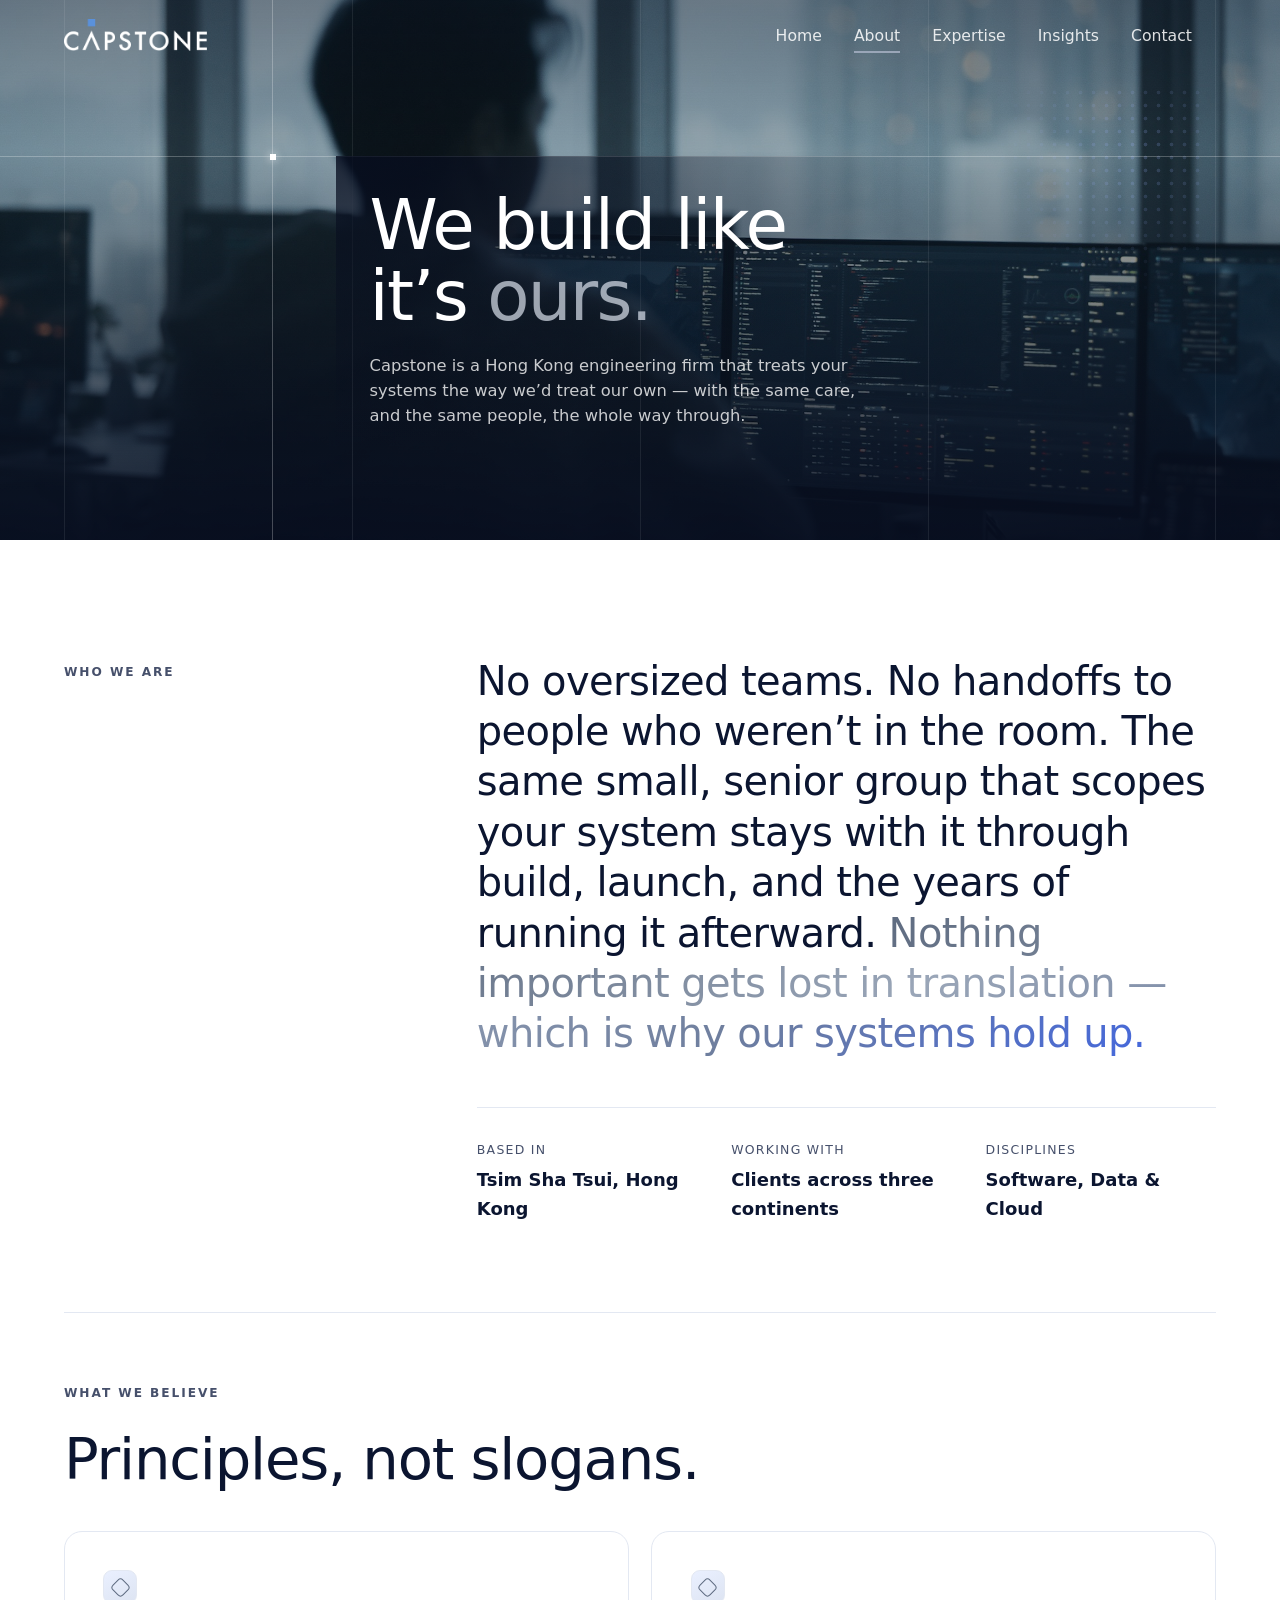
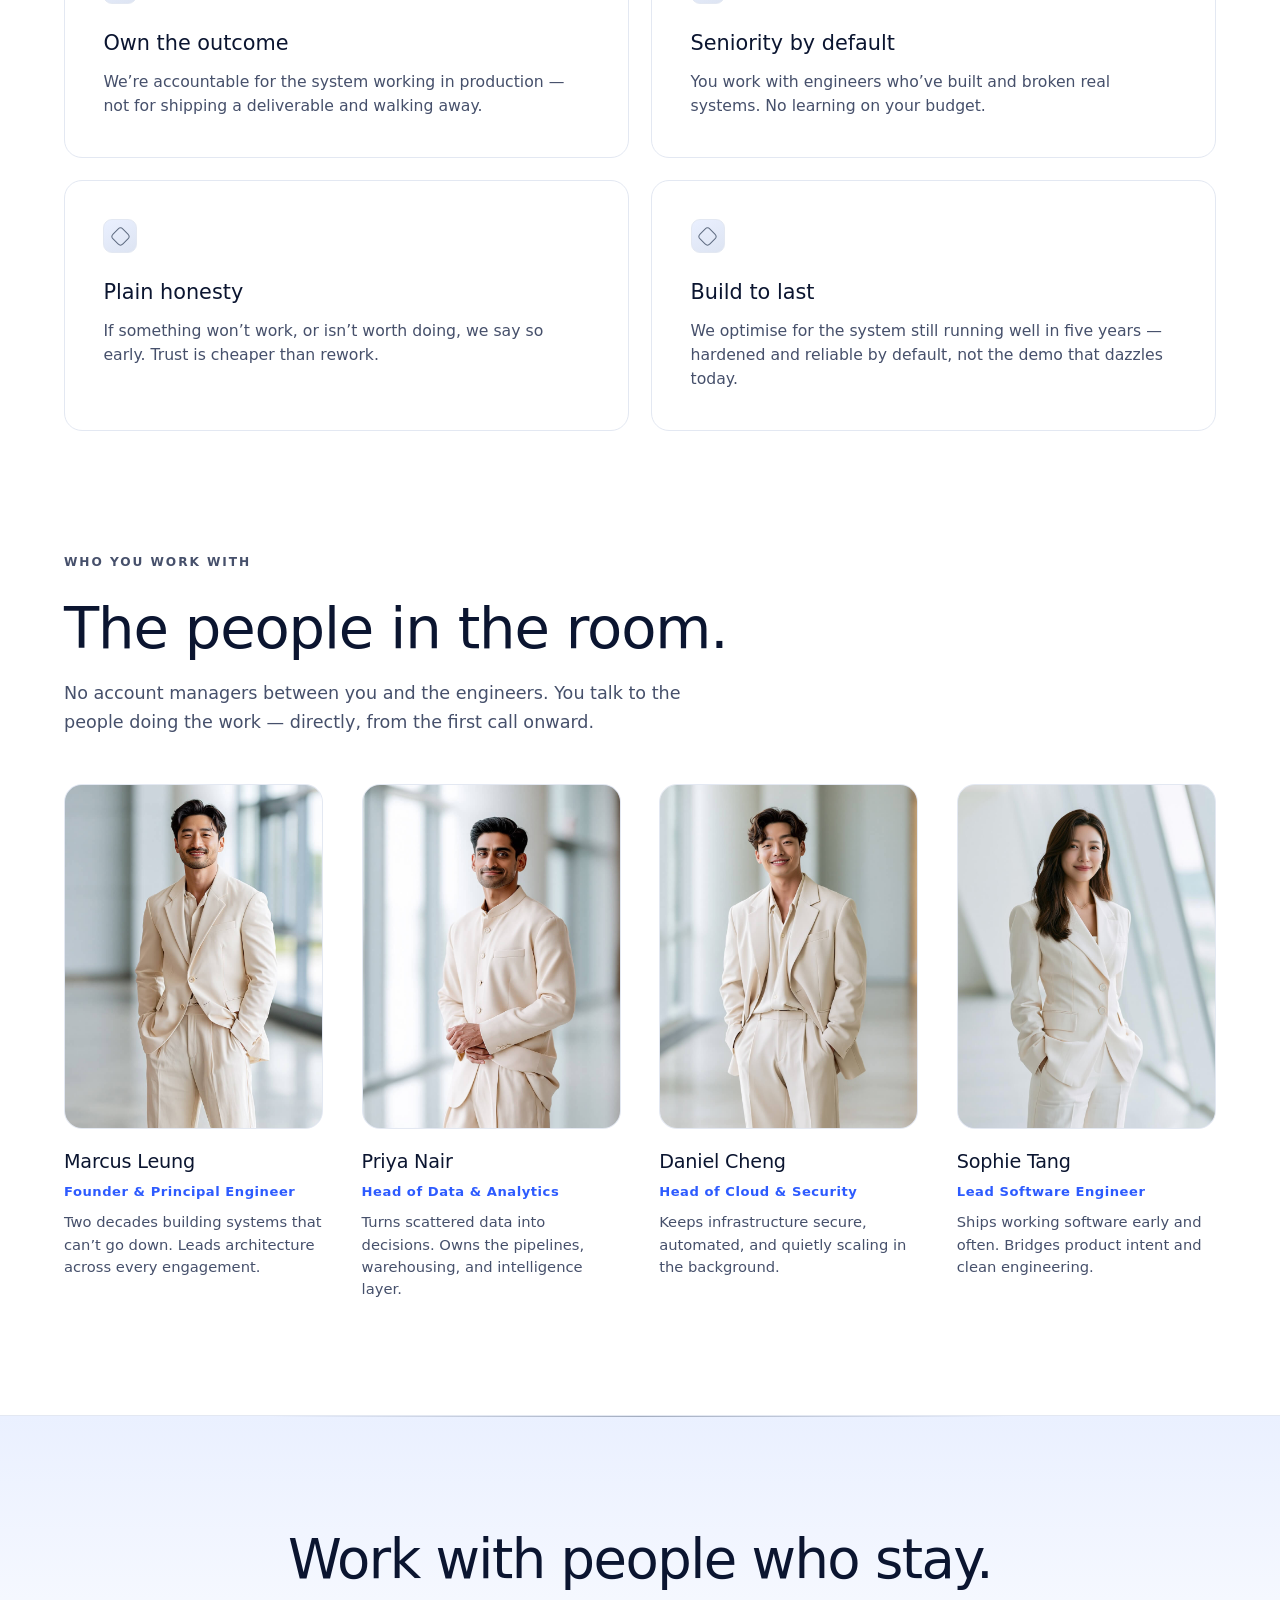
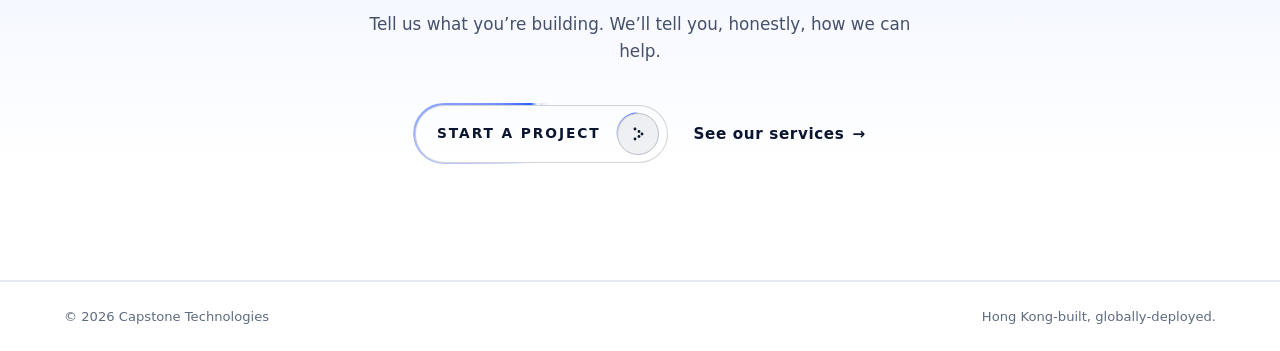
==== commit 6a4f5519: "Apply Expertise crosshair + capstone-node motif to the About hero Ports the crosshair design from th" ====
--- a/about.html
+++ b/about.html
@@ -33,22 +33,12 @@
           <button class="nav__close" id="navClose" type="button" aria-label="Close menu"><span></span><span></span></button>
         </div>
         <nav class="nav__mobile-links" aria-label="Mobile">
-          <a href="index.html"><span class="nav__mobile-num"></span><span class="nav__mobile-txt">Home</span><span class="nav__mobile-arrow" aria-hidden="true">&#8599;</span></a>
-          <a href="about.html" aria-current="page"><span class="nav__mobile-num"></span><span class="nav__mobile-txt">About</span><span class="nav__mobile-arrow" aria-hidden="true">&#8599;</span></a>
-          <a href="expertise.html"><span class="nav__mobile-num"></span><span class="nav__mobile-txt">Expertise</span><span class="nav__mobile-arrow" aria-hidden="true">&#8599;</span></a>
-          <a href="insights.html"><span class="nav__mobile-num"></span><span class="nav__mobile-txt">Insights</span><span class="nav__mobile-arrow" aria-hidden="true">&#8599;</span></a>
-          <a href="contact.html"><span class="nav__mobile-num"></span><span class="nav__mobile-txt">Contact</span><span class="nav__mobile-arrow" aria-hidden="true">&#8599;</span></a>
+          <a href="index.html">Home</a>
+          <a href="about.html" aria-current="page">About</a>
+          <a href="expertise.html">Expertise</a>
+          <a href="insights.html">Insights</a>
+          <a href="contact.html">Contact</a>
         </nav>
-        <div class="nav__mobile-foot">
-          <a href="contact.html" class="nav__mobile-cta">
-            <span>Start a project</span>
-            <span class="nav__mobile-cta-arrow" aria-hidden="true">&#8594;</span>
-          </a>
-          <div class="nav__mobile-meta">
-            <a href="mailto:hello@capstonetech.net">hello@capstonetech.net</a>
-            <span>Tsim Sha Tsui, Hong Kong</span>
-          </div>
-        </div>
       </div>
     </div>
   </header>
@@ -58,12 +48,15 @@
       <div class="grid-lines" aria-hidden="true"><span></span><span></span><span></span><span></span></div>
       <div class="dotfield dotfield--fade-radial pagehero__dots" data-reveal aria-hidden="true"></div>
       <div class="wrap pagehero__inner">
-        <h1 class="pagehero__title reveal" data-reveal>We build like it&rsquo;s <em>ours.</em></h1>
-        <p class="pagehero__lead reveal" data-reveal data-reveal-delay="120">
-          Capstone is a Hong&nbsp;Kong engineering firm that treats your systems the way
-          we&rsquo;d treat our own &mdash; with the same care, and the same people, the whole
-          way through.
-        </p>
+        <div class="pagehero__crosshair" aria-hidden="true"><div class="pagehero__crosshair-node"></div></div>
+        <div class="pagehero__content-wrap">
+          <h1 class="pagehero__title reveal" data-reveal>We build like it&rsquo;s <em>ours.</em></h1>
+          <p class="pagehero__lead reveal" data-reveal data-reveal-delay="120">
+            Capstone is a Hong&nbsp;Kong engineering firm that treats your systems the way
+            we&rsquo;d treat our own &mdash; with the same care, and the same people, the whole
+            way through.
+          </p>
+        </div>
       </div>
     </section>
 
--- a/styles.css
+++ b/styles.css
@@ -228,83 +228,61 @@
 .nav--over-hero:not(.is-stuck) .nav__burger span{ background:#fff; }
 .nav__burger[aria-expanded="true"] span:first-child{ transform:translateY(8px) rotate(45deg); }
 .nav__burger[aria-expanded="true"] span:last-child{ transform:translateY(-8px) rotate(-45deg); }
-/* ✦ Full-screen mobile menu (light, editorial) — covers the viewport from the top */
+/* ✦ Mobile menu — translucent "liquid glass" sheet that drops from the top.
+   Auto height (stops at the last item), rounded bottom, soft drop shadow.
+   .nav__mobile is a faint dimmed backdrop (click to close);
+   .nav__mobile-inner is the frosted glass panel. */
 .nav__mobile{ position:fixed; inset:0; z-index:200; display:none;
-  background:var(--grad-mist);
+  background:rgba(11,21,48,.16);
   opacity:0; visibility:hidden;
-  transition:opacity .5s var(--ease), visibility 0s .5s; }
-.nav__mobile.is-open{ opacity:1; visibility:visible; transition:opacity .5s var(--ease); }
-.nav__mobile-inner{ position:relative; height:100%; max-width:var(--maxw); margin:0 auto;
-  display:flex; flex-direction:column; overflow-y:auto;
-  padding:1.1rem var(--pad) calc(1.6rem + env(safe-area-inset-bottom, 0px)); }
-
-/* top bar: logo + close (never cropped — sits in its own row) */
-.nav__mobile-head{ flex:0 0 auto; display:flex; align-items:center; justify-content:space-between;
-  min-height:var(--nav-h); }
-.nav__mobile-logo{ height:30px; width:auto; display:block; }
-.nav__close{ position:relative; flex:0 0 auto; width:46px; height:46px; border-radius:50%;
-  border:1px solid var(--line); background:var(--white); cursor:pointer;
-  transition:transform .45s var(--ease), border-color .3s var(--ease), box-shadow .3s var(--ease); }
-.nav__close:hover{ border-color:var(--ink); transform:rotate(90deg);
-  box-shadow:0 6px 18px rgba(11,21,48,.08); }
-.nav__close span{ position:absolute; top:50%; left:50%; width:18px; height:2px; border-radius:2px;
+  transition:opacity .4s var(--ease), visibility 0s .4s; }
+.nav__mobile.is-open{ opacity:1; visibility:visible; transition:opacity .4s var(--ease); }
+.nav__mobile-inner{ width:100%; max-height:calc(100dvh - 1.5rem); overflow-y:auto;
+  padding:1rem var(--pad) 1.5rem;
+  /* liquid glass: translucent, picks up the colours of the page behind it */
+  background:rgba(255,255,255,.55);
+  -webkit-backdrop-filter:blur(30px) saturate(180%); backdrop-filter:blur(30px) saturate(180%);
+  border-bottom:1px solid rgba(255,255,255,.45);
+  border-bottom-left-radius:26px; border-bottom-right-radius:26px;
+  box-shadow:0 26px 50px -14px rgba(11,21,48,.30), 0 1px 0 rgba(255,255,255,.5) inset;
+  opacity:0; transform:translateY(-12px);
+  transition:opacity .4s var(--ease), transform .5s var(--ease); }
+.nav__mobile.is-open .nav__mobile-inner{ opacity:1; transform:none; }
+
+/* top bar: logo + close (sits in its own row — never cropped) */
+.nav__mobile-head{ display:flex; align-items:center; justify-content:space-between;
+  min-height:54px; }
+.nav__mobile-logo{ height:28px; width:auto; display:block; }
+.nav__close{ position:relative; flex:0 0 auto; width:42px; height:42px; border-radius:50%;
+  border:1px solid rgba(255,255,255,.6); background:rgba(255,255,255,.5); cursor:pointer;
+  transition:transform .45s var(--ease), background .3s var(--ease), box-shadow .3s var(--ease); }
+.nav__close:hover{ background:rgba(255,255,255,.8); transform:rotate(90deg);
+  box-shadow:0 6px 18px rgba(11,21,48,.10); }
+.nav__close span{ position:absolute; top:50%; left:50%; width:16px; height:2px; border-radius:2px;
   background:var(--ink); }
 .nav__close span:first-child{ transform:translate(-50%,-50%) rotate(45deg); }
 .nav__close span:last-child{ transform:translate(-50%,-50%) rotate(-45deg); }
 
-/* the link list fills the space and centres vertically */
-.nav__mobile-links{ flex:1 1 auto; display:flex; flex-direction:column; justify-content:center;
-  counter-reset:navi; padding:1.5rem 0; }
-.nav__mobile-links a{ position:relative; display:flex; align-items:center; gap:1.1rem;
-  padding:1.05rem 0; border-bottom:1px solid var(--line);
-  font-family:var(--display); font-weight:300; letter-spacing:-0.02em; line-height:1.04;
-  font-size:clamp(2rem, 10vw, 3rem); color:var(--ink);
-  opacity:0; transform:translateY(14px);
-  transition:color .35s var(--ease); }
-.nav__mobile-links a:first-child{ border-top:1px solid var(--line); }
-.nav__mobile-num{ counter-increment:navi; font-family:var(--sans); font-weight:600;
-  font-size:.72rem; letter-spacing:.12em; color:var(--silver); width:1.6rem; flex:0 0 auto;
-  transition:color .35s var(--ease); }
-.nav__mobile-num::before{ content:counter(navi, decimal-leading-zero); }
-.nav__mobile-txt{ flex:1 1 auto; }
-.nav__mobile-arrow{ font-size:1.1rem; color:var(--silver); opacity:0; transform:translateX(-10px);
-  transition:opacity .35s var(--ease), transform .35s var(--ease), color .35s var(--ease); }
+/* compact link list — no dividers, no numbering, smaller type */
+.nav__mobile-links{ display:flex; flex-direction:column; padding:.6rem 0 .2rem; }
+.nav__mobile-links a{ display:block; padding:.7rem 0;
+  font-family:var(--display); font-weight:400; letter-spacing:-0.01em; line-height:1.3;
+  font-size:1.22rem; color:var(--ink);
+  opacity:0; transform:translateY(8px);
+  transition:color .3s var(--ease); }
 .nav__mobile-links a:hover{ color:var(--blue); }
-.nav__mobile-links a:hover .nav__mobile-num,
-.nav__mobile-links a:hover .nav__mobile-arrow{ color:var(--blue); }
-.nav__mobile-links a:hover .nav__mobile-arrow{ opacity:1; transform:none; }
-.nav__mobile-links a[aria-current="page"]{ color:var(--blue); }
-.nav__mobile-links a[aria-current="page"] .nav__mobile-num{ color:var(--blue); }
-.nav__mobile-links a[aria-current="page"] .nav__mobile-arrow{ opacity:1; transform:none; color:var(--blue); }
+.nav__mobile-links a[aria-current="page"]{ color:var(--blue); font-weight:500; }
 
 /* staggered reveal once open */
-.nav__mobile.is-open .nav__mobile-links a{ animation:navItemIn .55s var(--ease) forwards; }
-.nav__mobile.is-open .nav__mobile-links a:nth-child(1){ animation-delay:.08s; }
-.nav__mobile.is-open .nav__mobile-links a:nth-child(2){ animation-delay:.14s; }
-.nav__mobile.is-open .nav__mobile-links a:nth-child(3){ animation-delay:.20s; }
-.nav__mobile.is-open .nav__mobile-links a:nth-child(4){ animation-delay:.26s; }
-.nav__mobile.is-open .nav__mobile-links a:nth-child(5){ animation-delay:.32s; }
-.nav__mobile.is-open .nav__mobile-links a:nth-child(6){ animation-delay:.38s; }
-.nav__mobile.is-open .nav__mobile-links a:nth-child(7){ animation-delay:.44s; }
+.nav__mobile.is-open .nav__mobile-links a{ animation:navItemIn .5s var(--ease) forwards; }
+.nav__mobile.is-open .nav__mobile-links a:nth-child(1){ animation-delay:.06s; }
+.nav__mobile.is-open .nav__mobile-links a:nth-child(2){ animation-delay:.11s; }
+.nav__mobile.is-open .nav__mobile-links a:nth-child(3){ animation-delay:.16s; }
+.nav__mobile.is-open .nav__mobile-links a:nth-child(4){ animation-delay:.21s; }
+.nav__mobile.is-open .nav__mobile-links a:nth-child(5){ animation-delay:.26s; }
+.nav__mobile.is-open .nav__mobile-links a:nth-child(6){ animation-delay:.31s; }
+.nav__mobile.is-open .nav__mobile-links a:nth-child(7){ animation-delay:.36s; }
 @keyframes navItemIn{ to{ opacity:1; transform:none; } }
-
-/* footer: prominent CTA + contact details, so the menu reads as finished */
-.nav__mobile-foot{ flex:0 0 auto; display:flex; flex-direction:column; gap:1.3rem;
-  padding-top:1.6rem; border-top:1px solid var(--line);
-  opacity:0; transform:translateY(14px); }
-.nav__mobile.is-open .nav__mobile-foot{ animation:navItemIn .55s var(--ease) .42s forwards; }
-.nav__mobile-cta{ display:flex; align-items:center; justify-content:space-between; gap:1rem;
-  padding:1.05rem 1.5rem; border-radius:14px; background:var(--ink); color:#fff;
-  font-weight:500; font-size:1.02rem; letter-spacing:.01em;
-  transition:background .35s var(--ease), transform .35s var(--ease), box-shadow .35s var(--ease); }
-.nav__mobile-cta:hover{ background:var(--blue); transform:translateY(-2px);
-  box-shadow:0 12px 30px rgba(45,91,255,.28); }
-.nav__mobile-cta-arrow{ transition:transform .35s var(--ease); }
-.nav__mobile-cta:hover .nav__mobile-cta-arrow{ transform:translateX(5px); }
-.nav__mobile-meta{ display:flex; flex-direction:column; gap:.35rem;
-  font-size:.92rem; color:var(--ink-soft); }
-.nav__mobile-meta a{ color:var(--ink-soft); transition:color .3s var(--ease); }
-.nav__mobile-meta a:hover{ color:var(--blue); }
 
 /* keep the burger as the open trigger; it sits beneath the overlay once open */
 .nav__burger[aria-expanded="true"]{ position:relative; z-index:95; }
@@ -466,6 +444,22 @@
 .crumbs a{ color:rgba(255,255,255,.6); }
 .crumbs a:hover{ color:#fff; }
 .crumbs span{ color:#9DB4FF; }
+
+/* ✦ Crosshair + "capstone" node motif (borrowed from the Expertise panel).
+   Thin lines cross at a glowing node; a radial gradient washes from that node
+   into the bottom-right quadrant — framing the headline and keeping it legible. */
+.pagehero__crosshair{ position:absolute; top:0; left:0; width:0; height:0; pointer-events:none; }
+.pagehero__crosshair::before,
+.pagehero__crosshair::after{ content:""; position:absolute; background:rgba(255,255,255,.25); }
+.pagehero__crosshair::before{ top:0; left:-100vw; right:-100vw; height:1px; }
+.pagehero__crosshair::after{ left:0; top:-100vh; bottom:-100vh; width:1px; }
+.pagehero__crosshair-node{ position:absolute; top:-2.5px; left:-2.5px; width:6px; height:6px;
+  background:#fff; z-index:2; box-shadow:0 0 8px rgba(255,255,255,.8); }
+.pagehero__content-wrap{ position:relative; display:inline-block; max-width:46rem;
+  padding:clamp(1.3rem,3.2vw,2.1rem) clamp(2.2rem,6vw,4rem) clamp(1.8rem,4.5vw,3rem) clamp(1.3rem,3.2vw,2.1rem);
+  background:radial-gradient(115% 115% at 0% 0%, rgba(7,13,31,.82) 0%, rgba(7,13,31,.34) 48%, transparent 82%); }
+.pagehero__content-wrap .pagehero__title{ margin-top:0; }
+.pagehero__content-wrap .pagehero__lead{ margin-bottom:0; }
 
 /* compact light page hero (no image) — short, so content below shows immediately */
 .pagehero--compact{ min-height:auto; display:block; background:var(--grad-mist); color:var(--ink);
@@ -1214,6 +1208,6 @@
   .hero__title .line > span,.hero__lead,.hero__actions,.hero__meta{ transform:none; opacity:1; }
   .hero__bg img{ animation:none; transform:none; }
   .chart__area{ opacity:1; } .chart__dots circle{ opacity:1; transform:none; }
-  .nav__mobile.is-open .nav__mobile-links a,
-  .nav__mobile.is-open .nav__mobile-foot{ opacity:1; transform:none; }
-}
+  .nav__mobile.is-open .nav__mobile-inner,
+  .nav__mobile.is-open .nav__mobile-links a{ opacity:1; transform:none; }
+}
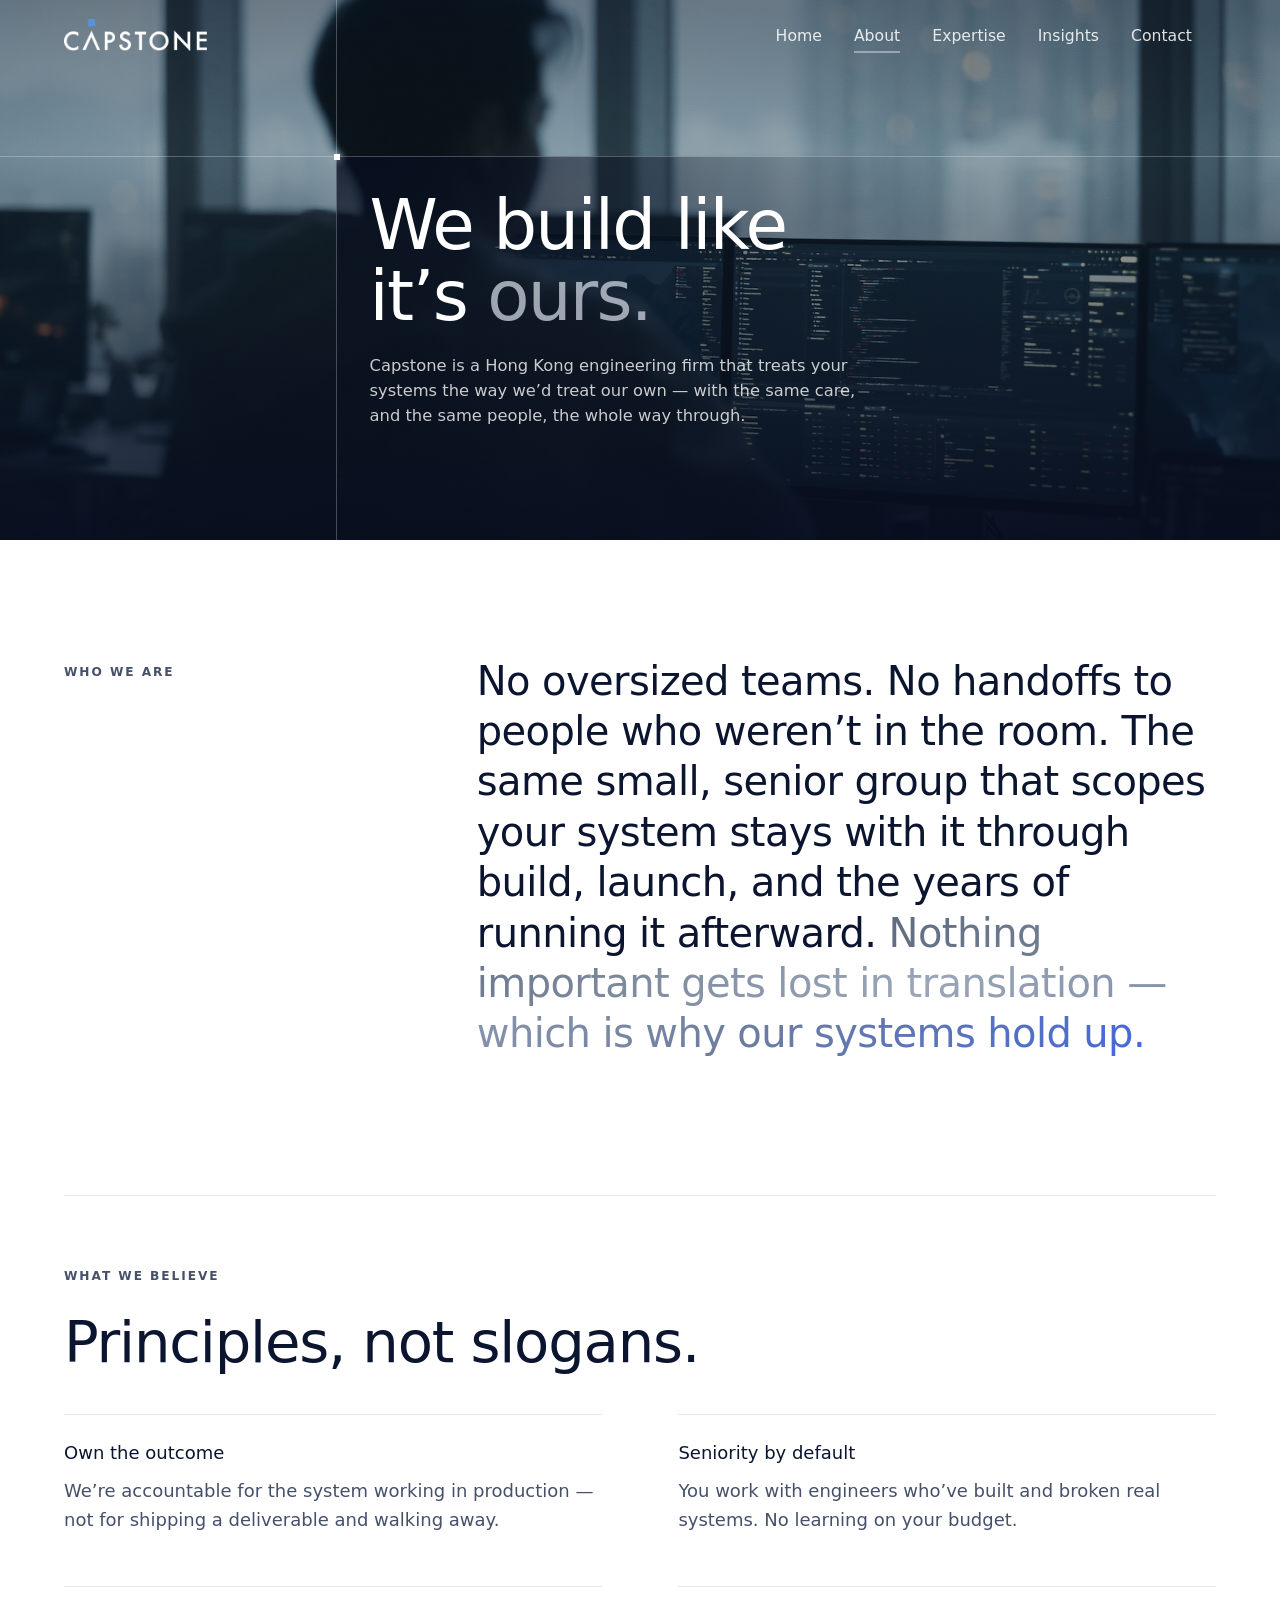
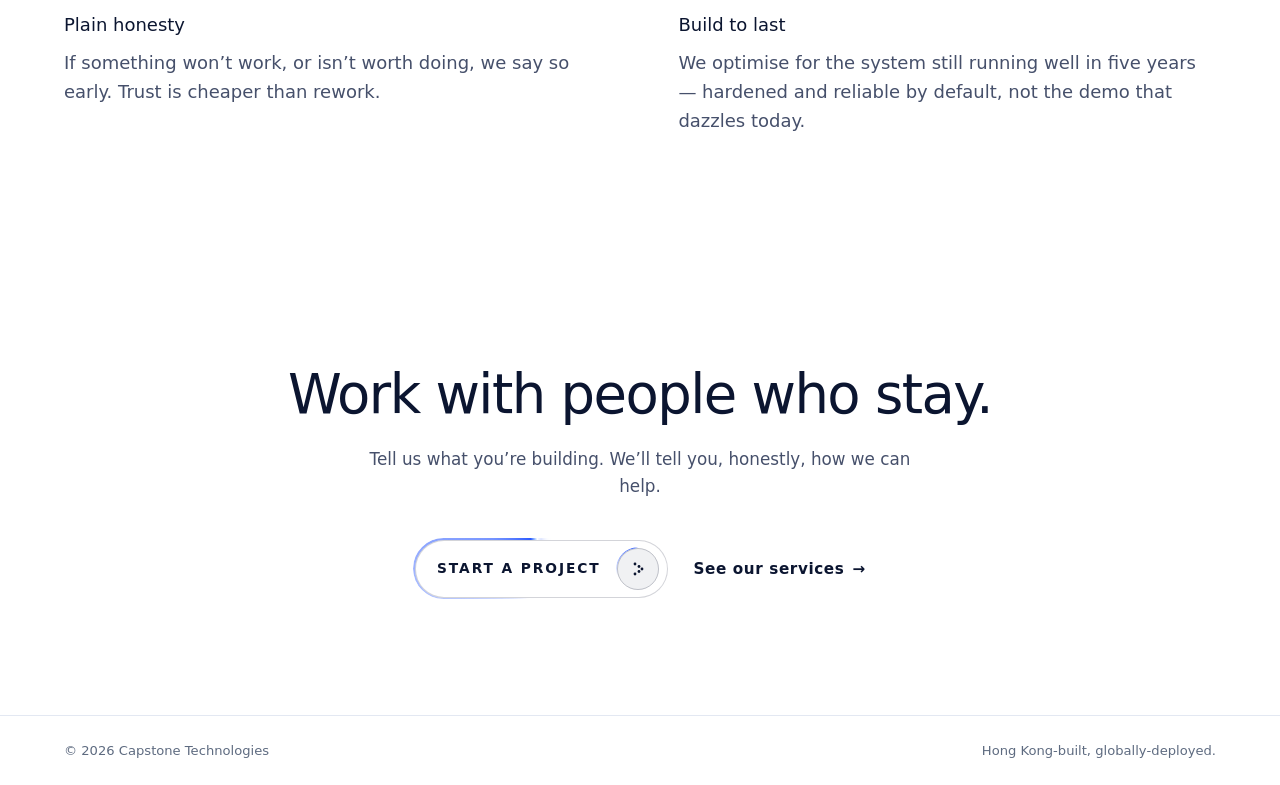
==== commit 8ce948d7: "Redesign home service cards, CTA, and About; wire team/expertise images - Home: comet-border outline" ====
--- a/about.html
+++ b/about.html
@@ -28,10 +28,6 @@
     </div>
     <div class="nav__mobile" id="navMobile" aria-hidden="true">
       <div class="nav__mobile-inner">
-        <div class="nav__mobile-head">
-          <img src="capstone_logo_1.png" alt="Capstone Technologies" class="nav__mobile-logo" />
-          <button class="nav__close" id="navClose" type="button" aria-label="Close menu"><span></span><span></span></button>
-        </div>
         <nav class="nav__mobile-links" aria-label="Mobile">
           <a href="index.html">Home</a>
           <a href="about.html" aria-current="page">About</a>
@@ -45,11 +41,9 @@
 
   <main>
     <section class="pagehero pagehero--img" style="--hero-img:url('about.jpg')">
-      <div class="grid-lines" aria-hidden="true"><span></span><span></span><span></span><span></span></div>
-      <div class="dotfield dotfield--fade-radial pagehero__dots" data-reveal aria-hidden="true"></div>
       <div class="wrap pagehero__inner">
-        <div class="pagehero__crosshair" aria-hidden="true"><div class="pagehero__crosshair-node"></div></div>
         <div class="pagehero__content-wrap">
+          <div class="pagehero__crosshair" aria-hidden="true"><div class="pagehero__crosshair-node"></div></div>
           <h1 class="pagehero__title reveal" data-reveal>We build like it&rsquo;s <em>ours.</em></h1>
           <p class="pagehero__lead reveal" data-reveal data-reveal-delay="120">
             Capstone is a Hong&nbsp;Kong engineering firm that treats your systems the way
@@ -71,11 +65,6 @@
             and the years of running it afterward. <em>Nothing important gets lost in
             translation &mdash; which is why our systems hold up.</em>
           </p>
-          <div class="about__meta reveal" data-reveal data-reveal-delay="120">
-            <div><span class="about__k">Based in</span><span class="about__v">Tsim Sha Tsui, Hong Kong</span></div>
-            <div><span class="about__k">Working with</span><span class="about__v">Clients across three continents</span></div>
-            <div><span class="about__k">Disciplines</span><span class="about__v">Software, Data &amp; Cloud</span></div>
-          </div>
         </div>
       </div>
 
@@ -83,59 +72,17 @@
         <p class="section-tag reveal" data-reveal>What we believe</p>
         <h2 class="section-title reveal" data-reveal style="margin-bottom:2.5rem;">Principles, not slogans.</h2>
         <div class="values reveal" data-reveal>
-          <div class="value"><span class="value__mark" aria-hidden="true"></span><h3>Own the outcome</h3><p>We&rsquo;re accountable for the system working in production &mdash; not for shipping a deliverable and walking away.</p></div>
-          <div class="value"><span class="value__mark" aria-hidden="true"></span><h3>Seniority by default</h3><p>You work with engineers who&rsquo;ve built and broken real systems. No learning on your budget.</p></div>
-          <div class="value"><span class="value__mark" aria-hidden="true"></span><h3>Plain honesty</h3><p>If something won&rsquo;t work, or isn&rsquo;t worth doing, we say so early. Trust is cheaper than rework.</p></div>
-          <div class="value"><span class="value__mark" aria-hidden="true"></span><h3>Build to last</h3><p>We optimise for the system still running well in five years &mdash; hardened and reliable by default, not the demo that dazzles today.</p></div>
+          <div class="value"><h3>Own the outcome</h3><p>We&rsquo;re accountable for the system working in production &mdash; not for shipping a deliverable and walking away.</p></div>
+          <div class="value"><h3>Seniority by default</h3><p>You work with engineers who&rsquo;ve built and broken real systems. No learning on your budget.</p></div>
+          <div class="value"><h3>Plain honesty</h3><p>If something won&rsquo;t work, or isn&rsquo;t worth doing, we say so early. Trust is cheaper than rework.</p></div>
+          <div class="value"><h3>Build to last</h3><p>We optimise for the system still running well in five years &mdash; hardened and reliable by default, not the demo that dazzles today.</p></div>
         </div>
       </div>
     </section>
 
-    <!-- Team / Leadership -->
-    <section class="section" style="padding-top:0;">
-      <div class="team__head">
-        <p class="section-tag reveal" data-reveal>Who you work with</p>
-        <h2 class="section-title reveal" data-reveal>The people in the room.</h2>
-        <p class="team__lead reveal" data-reveal data-reveal-delay="100">No account managers between you and the engineers. You talk to the people doing the work &mdash; directly, from the first call onward.</p>
-      </div>
+    
 
-      <ul class="team">
-        <li class="team__member reveal" data-reveal>
-          <div class="team__photo" style="--photo:url('team_1.jpg')"><span class="team__initials">ML</span></div>
-          <div class="team__body">
-            <h3 class="team__name">Marcus Leung</h3>
-            <p class="team__role">Founder &amp; Principal Engineer</p>
-            <p class="team__note">Two decades building systems that can&rsquo;t go down. Leads architecture across every engagement.</p>
-          </div>
-        </li>
-        <li class="team__member reveal" data-reveal data-reveal-delay="80">
-          <div class="team__photo" style="--photo:url('team_2.jpg')"><span class="team__initials">PN</span></div>
-          <div class="team__body">
-            <h3 class="team__name">Priya Nair</h3>
-            <p class="team__role">Head of Data &amp; Analytics</p>
-            <p class="team__note">Turns scattered data into decisions. Owns the pipelines, warehousing, and intelligence layer.</p>
-          </div>
-        </li>
-        <li class="team__member reveal" data-reveal data-reveal-delay="160">
-          <div class="team__photo" style="--photo:url('team_3.jpg')"><span class="team__initials">DC</span></div>
-          <div class="team__body">
-            <h3 class="team__name">Daniel Cheng</h3>
-            <p class="team__role">Head of Cloud &amp; Security</p>
-            <p class="team__note">Keeps infrastructure secure, automated, and quietly scaling in the background.</p>
-          </div>
-        </li>
-        <li class="team__member reveal" data-reveal data-reveal-delay="240">
-          <div class="team__photo" style="--photo:url('team_4.jpg')"><span class="team__initials">ST</span></div>
-          <div class="team__body">
-            <h3 class="team__name">Sophie Tang</h3>
-            <p class="team__role">Lead Software Engineer</p>
-            <p class="team__note">Ships working software early and often. Bridges product intent and clean engineering.</p>
-          </div>
-        </li>
-      </ul>
-    </section>
-
-    <section class="cta">
+    <section class="cta cta--clean">
       <div class="cta__inner">
         <h2 class="cta__title reveal" data-reveal>Work with people who stay.</h2>
         <p class="cta__lead reveal" data-reveal data-reveal-delay="100">Tell us what you&rsquo;re building. We&rsquo;ll tell you, honestly, how we can help.</p>
@@ -147,7 +94,7 @@
     </section>
   </main>
 
-    <footer class="footer footer--slim">
+    <footer class="footer footer--slim footer--no-border">
     <div class="footer__base">
       <span>&copy; 2026 Capstone Technologies</span>
       <span class="footer__tag">Hong Kong&#8209;built, globally&#8209;deployed.</span>
--- a/styles.css
+++ b/styles.css
@@ -238,22 +238,22 @@
   transition:opacity .4s var(--ease), visibility 0s .4s; }
 .nav__mobile.is-open{ opacity:1; visibility:visible; transition:opacity .4s var(--ease); }
 .nav__mobile-inner{ width:100%; max-height:calc(100dvh - 1.5rem); overflow-y:auto;
-  padding:1rem var(--pad) 1.5rem;
+  padding:1.2rem var(--pad) 1.5rem;
   /* liquid glass: translucent, picks up the colours of the page behind it */
   background:rgba(255,255,255,.55);
   -webkit-backdrop-filter:blur(30px) saturate(180%); backdrop-filter:blur(30px) saturate(180%);
   border-bottom:1px solid rgba(255,255,255,.45);
   border-bottom-left-radius:26px; border-bottom-right-radius:26px;
   box-shadow:0 26px 50px -14px rgba(11,21,48,.30), 0 1px 0 rgba(255,255,255,.5) inset;
-  opacity:0; transform:translateY(-12px);
-  transition:opacity .4s var(--ease), transform .5s var(--ease); }
-.nav__mobile.is-open .nav__mobile-inner{ opacity:1; transform:none; }
+  opacity:0;
+  transition:opacity .4s var(--ease); }
+.nav__mobile.is-open .nav__mobile-inner{ opacity:1; }
 
 /* top bar: logo + close (sits in its own row — never cropped) */
 .nav__mobile-head{ display:flex; align-items:center; justify-content:space-between;
-  min-height:54px; }
-.nav__mobile-logo{ height:28px; width:auto; display:block; }
-.nav__close{ position:relative; flex:0 0 auto; width:42px; height:42px; border-radius:50%;
+  margin-bottom:1rem; }
+.nav__mobile-logo{ height:32px; width:auto; display:block; }
+.nav__close{ position:relative; flex:0 0 auto; width:36px; height:36px; border-radius:50%;
   border:1px solid rgba(255,255,255,.6); background:rgba(255,255,255,.5); cursor:pointer;
   transition:transform .45s var(--ease), background .3s var(--ease), box-shadow .3s var(--ease); }
 .nav__close:hover{ background:rgba(255,255,255,.8); transform:rotate(90deg);
@@ -266,7 +266,7 @@
 /* compact link list — no dividers, no numbering, smaller type */
 .nav__mobile-links{ display:flex; flex-direction:column; padding:.6rem 0 .2rem; }
 .nav__mobile-links a{ display:block; padding:.7rem 0;
-  font-family:var(--display); font-weight:400; letter-spacing:-0.01em; line-height:1.3;
+  font-family:var(--sans); font-weight:400; letter-spacing:-0.01em; line-height:1.3;
   font-size:1.22rem; color:var(--ink);
   opacity:0; transform:translateY(8px);
   transition:color .3s var(--ease); }
@@ -286,6 +286,8 @@
 
 /* keep the burger as the open trigger; it sits beneath the overlay once open */
 .nav__burger[aria-expanded="true"]{ position:relative; z-index:95; }
+.nav.is-mobile-open .nav__logo--light{ display:none !important; }
+.nav.is-mobile-open .nav__logo--dark{ display:block !important; }
 
 /* =====================================================================
    Grid lines (depth)
@@ -408,6 +410,17 @@
   font-variant-numeric:tabular-nums; font-feature-settings:"tnum" 1; color:#fff; }
 .hero__meta dt span:not(.num){ color:var(--silver-bright); }
 .hero__meta dd{ font-size:.78rem; letter-spacing:.06em; text-transform:uppercase; color:rgba(255,255,255,.55); }
+
+/* =====================================================================
+   ✦ INSIGHTS HEADER
+   ===================================================================== */
+.insights-header{ position:relative; padding:calc(var(--nav-h) + clamp(2rem, 5vw, 4rem)) 0 clamp(2rem, 5vw, 4rem); background:var(--bg); overflow:hidden; border-bottom:1px solid var(--line); }
+.insights-header__content{ position:relative; z-index:1; padding:2.5rem clamp(1.5rem, 4vw, 2.5rem) 0; max-width:var(--maxw); margin:0; }
+.insights-header__title{ font-family:var(--display); font-size:clamp(2.4rem, 6vw, 3.6rem); font-weight:400; letter-spacing:-0.02em; color:var(--ink); margin-bottom:1rem; }
+.insights-header__lead{ font-size:clamp(1.05rem, 1.8vw, 1.25rem); color:var(--ink-soft); max-width:36rem; line-height:1.4; }
+.insights-header .xp__crosshair{ top:0; left:clamp(1.5rem, 4vw, 2.5rem); }
+.insights-header .xp__crosshair::before, .insights-header .xp__crosshair::after{ background:var(--line); }
+.insights-header .xp__crosshair-node{ background:var(--ink); box-shadow:0 0 8px rgba(0,0,0,.15); }
 
 /* =====================================================================
    ✦ PAGE HERO (inner pages)
@@ -586,8 +599,8 @@
 
 @media (max-width:680px){
   .xp__panel{ min-height:auto; }
-  .xp__tabs{ align-self:stretch; justify-content:center; }
-  .xp__tab{ flex:1; padding:.6rem .5rem; text-align:center; }
+  .xp__tabs{ width: 100%; align-self:stretch; justify-content:center; display:flex; }
+  .xp__tab{ flex:1; padding:.6rem .2rem; text-align:center; }
   .xp__body{ margin:2rem 0; }
   .xp__list{ grid-template-columns:1fr; }
 }
@@ -823,23 +836,11 @@
 
 /* Values — separates the statement above with quiet spacing (same background) */
 .about__values{ margin-top:clamp(3.5rem,7vw,5.5rem); padding-top:clamp(3rem,5vw,4rem); border-top:1px solid var(--line); }
-.values{ display:grid; grid-template-columns:repeat(2,1fr); gap:clamp(1rem,2vw,1.4rem); }
-.value{ position:relative; padding:clamp(1.8rem,3vw,2.6rem); background:var(--white);
-  border:1px solid var(--line); border-radius:var(--radius);
-  transition:transform .5s var(--ease), box-shadow .5s var(--ease), border-color .5s var(--ease); }
-.value:hover{ transform:translateY(-4px); box-shadow:0 22px 46px -30px rgba(11,21,48,.3);
-  border-color:rgba(var(--blue-rgb),.35); }
-/* brand square-motif mark — echoes the team avatars and the logo */
-.value__mark{ position:relative; display:block; width:34px; height:34px; margin-bottom:1.4rem; }
-.value__mark::before{ content:""; position:absolute; inset:0; border-radius:9px;
-  background:linear-gradient(150deg, var(--sky), #DDE4F2); border:1px solid var(--line); }
-.value__mark::after{ content:""; position:absolute; top:50%; left:50%;
-  width:15px; height:15px; margin:-7.5px 0 0 -7.5px; border-radius:4px;
-  border:1.5px solid var(--silver-deep); transform:rotate(45deg);
-  transition:transform .6s var(--ease), border-color .6s var(--ease); }
-.value:hover .value__mark::after{ transform:rotate(135deg); border-color:var(--blue); }
-.value h3{ font-family:var(--display); font-weight:500; font-size:1.3rem; margin:0 0 .6rem; }
-.value p{ color:var(--ink-soft); font-size:.98rem; line-height:1.55; margin:0; }
+.values{ display:grid; grid-template-columns:repeat(2,1fr); gap:clamp(2rem,4vw,4rem) clamp(3rem,6vw,5rem); }
+.value{ position:relative; padding-top:1.5rem; border-top:1px solid var(--line); }
+.value:hover{ border-top-color:var(--blue); }
+.value h3{ font-family:var(--display); font-weight:500; font-size:var(--t-h3-sz); margin:0 0 .6rem; color:var(--ink); }
+.value p{ color:var(--ink-soft); font-size:var(--t-lead-base); line-height:var(--t-lead-lh); margin:0; }
 
 /* =====================================================================
    Team / Leadership — quiet editorial grid
@@ -931,12 +932,14 @@
   color:var(--ink); background:transparent; border:0; border-bottom:1px solid rgba(11,21,48,.2);
   padding:.7rem 0; transition:border-color .35s var(--ease); }
 .fieldx textarea{ resize:vertical; min-height:2.6rem; line-height:1.5; }
-.fieldx select{ -webkit-appearance:none; appearance:none; cursor:pointer;
+.fieldx select{ -webkit-appearance:none; appearance:none; cursor:pointer; padding-right:1.5rem;
   background:url("data:image/svg+xml,%3Csvg xmlns='http://www.w3.org/2000/svg' width='12' height='8' viewBox='0 0 12 8'%3E%3Cpath d='M1 1l5 5 5-5' fill='none' stroke='%230B1530' stroke-opacity='.5' stroke-width='1.4'/%3E%3C/svg%3E") right .2rem center no-repeat; }
 .fieldx select option{ color:var(--ink); }
 .fieldx label{ position:absolute; left:0; top:.7rem; font-size:1rem; color:var(--ink-soft);
   pointer-events:none; transition:transform .3s var(--ease), font-size .3s var(--ease), color .3s var(--ease); transform-origin:left; }
 .fieldx input:focus, .fieldx select:focus, .fieldx textarea:focus{ outline:none; border-bottom-color:var(--blue); }
+.fieldx select:invalid { color: transparent; }
+.fieldx select:focus, .fieldx select:valid { color: var(--ink); }
 .fieldx input:focus + label, .fieldx input:not(:placeholder-shown) + label,
 .fieldx textarea:focus + label, .fieldx textarea:not(:placeholder-shown) + label,
 .fieldx select:focus + label, .fieldx select:valid + label{
@@ -994,13 +997,13 @@
 .card--img{ color:#fff; }
 .card--img::before{
   background:
-    linear-gradient(0deg, rgba(7,13,31,.88) 0%, rgba(7,13,31,.45) 38%, rgba(7,13,31,.12) 70%, rgba(7,13,31,.30) 100%),
+    linear-gradient(0deg, rgba(7,13,31,.95) 0%, rgba(7,13,31,.75) 45%, rgba(7,13,31,.2) 80%, rgba(7,13,31,.30) 100%),
     var(--img) center / cover no-repeat;
   transition:filter .55s var(--ease), transform .7s var(--ease); }
 .card--img:hover::before{ filter:drop-shadow(0 30px 50px rgba(11,21,48,.4)); }
 .card--img .card__top{ color:rgba(255,255,255,.78); }
 .card--img .card__cat{ color:rgba(255,255,255,.85); }
-.card--img .card__desc{ color:rgba(255,255,255,.85); }
+.card--img .card__desc{ color:rgba(255,255,255,.9); }
 .card--img .card__icon{ color:#fff; }
 
 /* light-photo variant — dark text, soft white scrim from the bottom for legibility */
@@ -1015,6 +1018,43 @@
 .card--img-light .card__cat{ color:var(--ink-soft); }
 .card--img-light .card__notch{ color:var(--ink); }
 
+/* outline / comet-border variant — transparent (white) card, only a travelling
+   blue border like the .btn comet, title in the silver-blue accent gradient.
+   The carved-notch silhouette is unchanged. */
+.card--outline{ --beam:var(--blue); --speed:3.6s; color:var(--ink); }
+/* ::before becomes the comet: a faint always-on blue rim with a bright sweeping
+   head, painted over the full notched shape (mask inherited from .card::before) */
+.card--outline::before{
+  background:conic-gradient(from var(--angle),
+    color-mix(in srgb, var(--beam) 18%, transparent) 0deg,
+    color-mix(in srgb, var(--beam) 18%, transparent) 210deg,
+    color-mix(in srgb, var(--beam) 55%, transparent) 300deg,
+    var(--beam) 342deg,
+    #ffffff 352deg,
+    color-mix(in srgb, var(--beam) 18%, transparent) 360deg);
+  filter:drop-shadow(0 0 5px color-mix(in srgb, var(--beam) 60%, transparent));
+  animation:beam var(--speed) linear infinite; }
+/* white interior, inset by the border thickness → reveals only the ~1.5px rim */
+.card--outline::after{ content:""; position:absolute; inset:1.5px; z-index:0; border-radius:var(--radius);
+  background:var(--white);
+  -webkit-mask:
+    linear-gradient(#000 0 0),
+    url("data:image/svg+xml,%3Csvg%20xmlns='http://www.w3.org/2000/svg'%20width='80'%20height='80'%20viewBox='0%200%2080%2080'%3E%3Cpath%20d='M80,0%20A16,16%200%200,1%2064,16%20L55,16%20A39,39%200%200,0%2016,55%20L16,64%20A16,16%200%200,1%200,80%20L80,80%20Z'%20fill='%23000'/%3E%3C/svg%3E") right bottom / var(--notch) var(--notch) no-repeat;
+          mask:
+    linear-gradient(#000 0 0),
+    url("data:image/svg+xml,%3Csvg%20xmlns='http://www.w3.org/2000/svg'%20width='80'%20height='80'%20viewBox='0%200%2080%2080'%3E%3Cpath%20d='M80,0%20A16,16%200%200,1%2064,16%20L55,16%20A39,39%200%200,0%2016,55%20L16,64%20A16,16%200%200,1%200,80%20L80,80%20Z'%20fill='%23000'/%3E%3C/svg%3E") right bottom / var(--notch) var(--notch) no-repeat;
+  -webkit-mask-composite:xor; mask-composite:exclude; }
+.card--outline:hover{ transform:translateY(-5px); }
+.card--outline:hover::before{ --speed:1.4s;
+  filter:drop-shadow(0 0 9px color-mix(in srgb, var(--beam) 85%, transparent)); }
+.card--outline .card__title{
+  background:var(--grad-accent); -webkit-background-clip:text; background-clip:text;
+  -webkit-text-fill-color:transparent; color:transparent; }
+@media (prefers-reduced-motion:reduce){
+  .card--outline::before{ animation:none; filter:none;
+    background:color-mix(in srgb, var(--beam) 24%, transparent); }
+}
+
 .card__top{ position:relative; z-index:1; display:flex; justify-content:space-between; align-items:baseline;
   font-size:.84rem; color:var(--ink-soft); }
 .card--blue .card__top{ color:rgba(255,255,255,.72); }
@@ -1022,9 +1062,9 @@
 .card__date-v{ font-variant-numeric:tabular-nums; letter-spacing:.08em; }
 .card__cat{ position:relative; z-index:1; margin-top:auto; font-size:.9rem; color:var(--ink-soft); }
 .card--blue .card__cat{ color:rgba(255,255,255,.78); }
-.card__title{ position:relative; z-index:1; font-family:var(--display); font-weight:400; letter-spacing:-0.015em; line-height:1.2;
-  font-size:clamp(1.2rem,1.9vw,1.6rem); margin-top:.55rem; max-width:22ch; padding-right:4.5rem; }
-.card__desc{ position:relative; z-index:1; font-size:.95rem; color:var(--ink-soft); line-height:1.5; margin-top:.6rem; max-width:32ch; }
+.card__title{ position:relative; z-index:1; font-family:var(--display); font-weight:500; letter-spacing:var(--t-h3-ls); line-height:var(--t-h3-lh);
+  font-size:var(--t-h3-sz); margin-top:auto; max-width:22ch; padding-right:2rem; }
+.card__desc{ position:relative; z-index:1; font-size:var(--t-lead-base); color:var(--ink-soft); line-height:var(--t-lead-lh); margin-top:.6rem; max-width:32ch; }
 .card--blue .card__desc{ color:rgba(255,255,255,.85); }
 .card__icon{ position:relative; z-index:1; color:var(--ink); margin-bottom:auto; }
 .card--blue .card__icon{ color:#fff; }
@@ -1163,9 +1203,7 @@
 @media (max-width:1024px){
   .hero__inner{ grid-template-columns:1fr; gap:1.8rem; align-items:start; }
   .hero__aside-col{ max-width:34rem; }
-  .hero__rule{ top:calc(var(--nav-h) + 2rem); }
-  .hero__rule-label--l{ top:-1.4rem; }
-  .hero__rule-label--r{ top:0.8rem; left:0; right:auto; }
+  .hero__rule{ display:none; }
   .intro-split{ grid-template-columns:1fr; }
   .services__head{ grid-template-columns:1fr; align-items:start; }
   .about__grid{ grid-template-columns:1fr; }
@@ -1199,7 +1237,6 @@
   .hero__meta div{ flex:1 1 0; min-width:0; flex-direction:column; align-items:flex-start; gap:.15rem; }
   .hero__meta dt{ font-size:clamp(1rem,4.6vw,1.3rem); }
   .hero__meta dd{ font-size:clamp(.56rem,2.4vw,.72rem); letter-spacing:.04em; line-height:1.25; }
-  .hero__rule{ display:block; }
 }
 @media (prefers-reduced-motion:reduce){
   *,*::before,*::after{ animation-duration:.001ms !important; animation-iteration-count:1 !important;
@@ -1211,3 +1248,63 @@
   .nav__mobile.is-open .nav__mobile-inner,
   .nav__mobile.is-open .nav__mobile-links a{ opacity:1; transform:none; }
 }
+
+/* Clean CTA variants (for about page) */
+.cta--clean {
+  background: transparent;
+  border-top: none;
+}
+.cta--clean::before {
+  display: none;
+}
+.footer--no-border {
+  border-top: none;
+}
+
+/* Contact Page New Layout */
+.form-section {
+  padding: clamp(3rem, 8vw, 6rem) 0;
+}
+.form-grid {
+  display: grid;
+  grid-template-columns: 1fr 1.2fr;
+  gap: clamp(3rem, 6vw, 6rem);
+  align-items: start;
+}
+.form-grid__info .split__details {
+  padding: 0;
+  max-width: 400px;
+}
+.form-grid__info .split__row {
+  color: var(--ink);
+  font-family: var(--sans);
+}
+.form-grid__info .split__row:hover {
+  color: var(--blue);
+}
+.form-grid__info .split__ico {
+  color: var(--ink-soft);
+}
+.form-grid__form {
+  background: var(--bg);
+}
+
+@media (max-width: 860px) {
+  .form-grid {
+    grid-template-columns: 1fr;
+    gap: clamp(2rem, 5vw, 4rem);
+  }
+}
+
+.card--transparent .card__title {
+  background: var(--grad-accent);
+  -webkit-background-clip: text;
+  background-clip: text;
+  -webkit-text-fill-color: transparent;
+  color: transparent;
+  display: inline-block;
+  margin-bottom: 0.5rem;
+}
+.card--transparent .card__desc {
+  color: var(--ink-soft);
+}
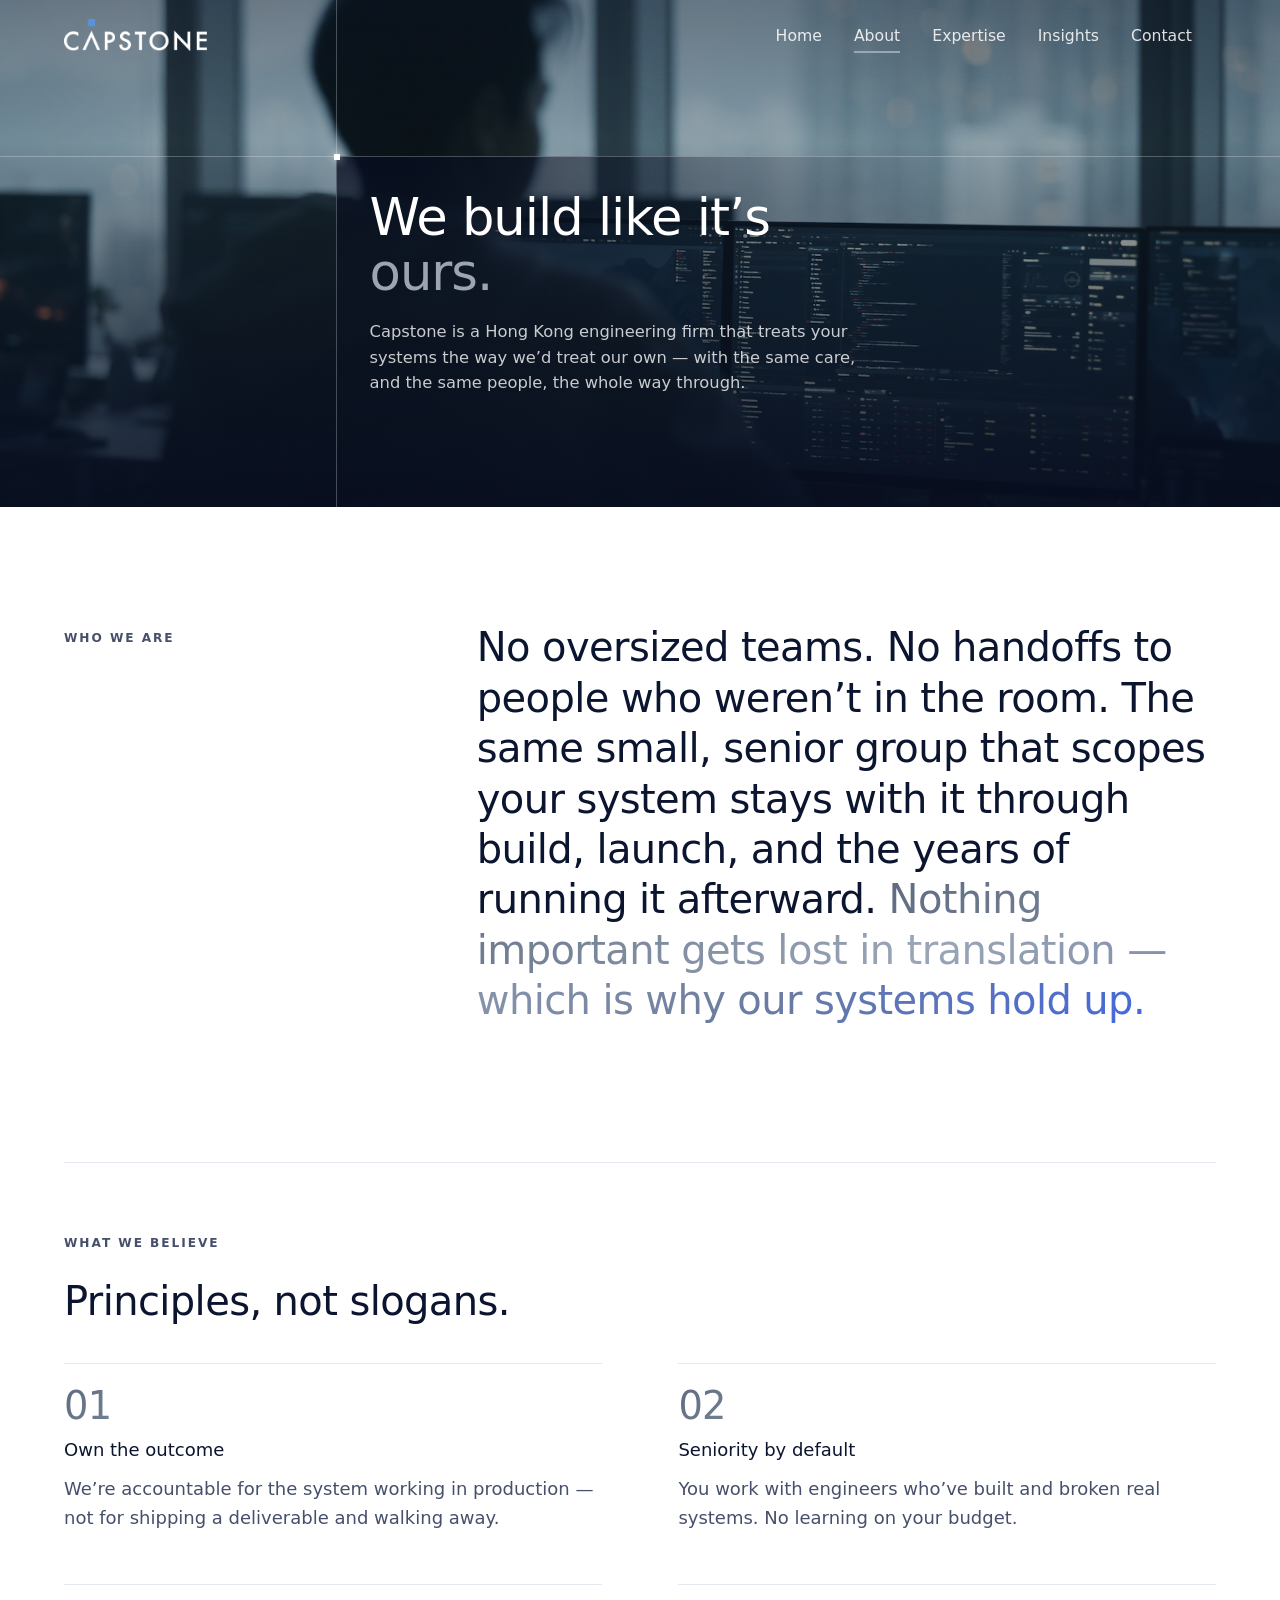
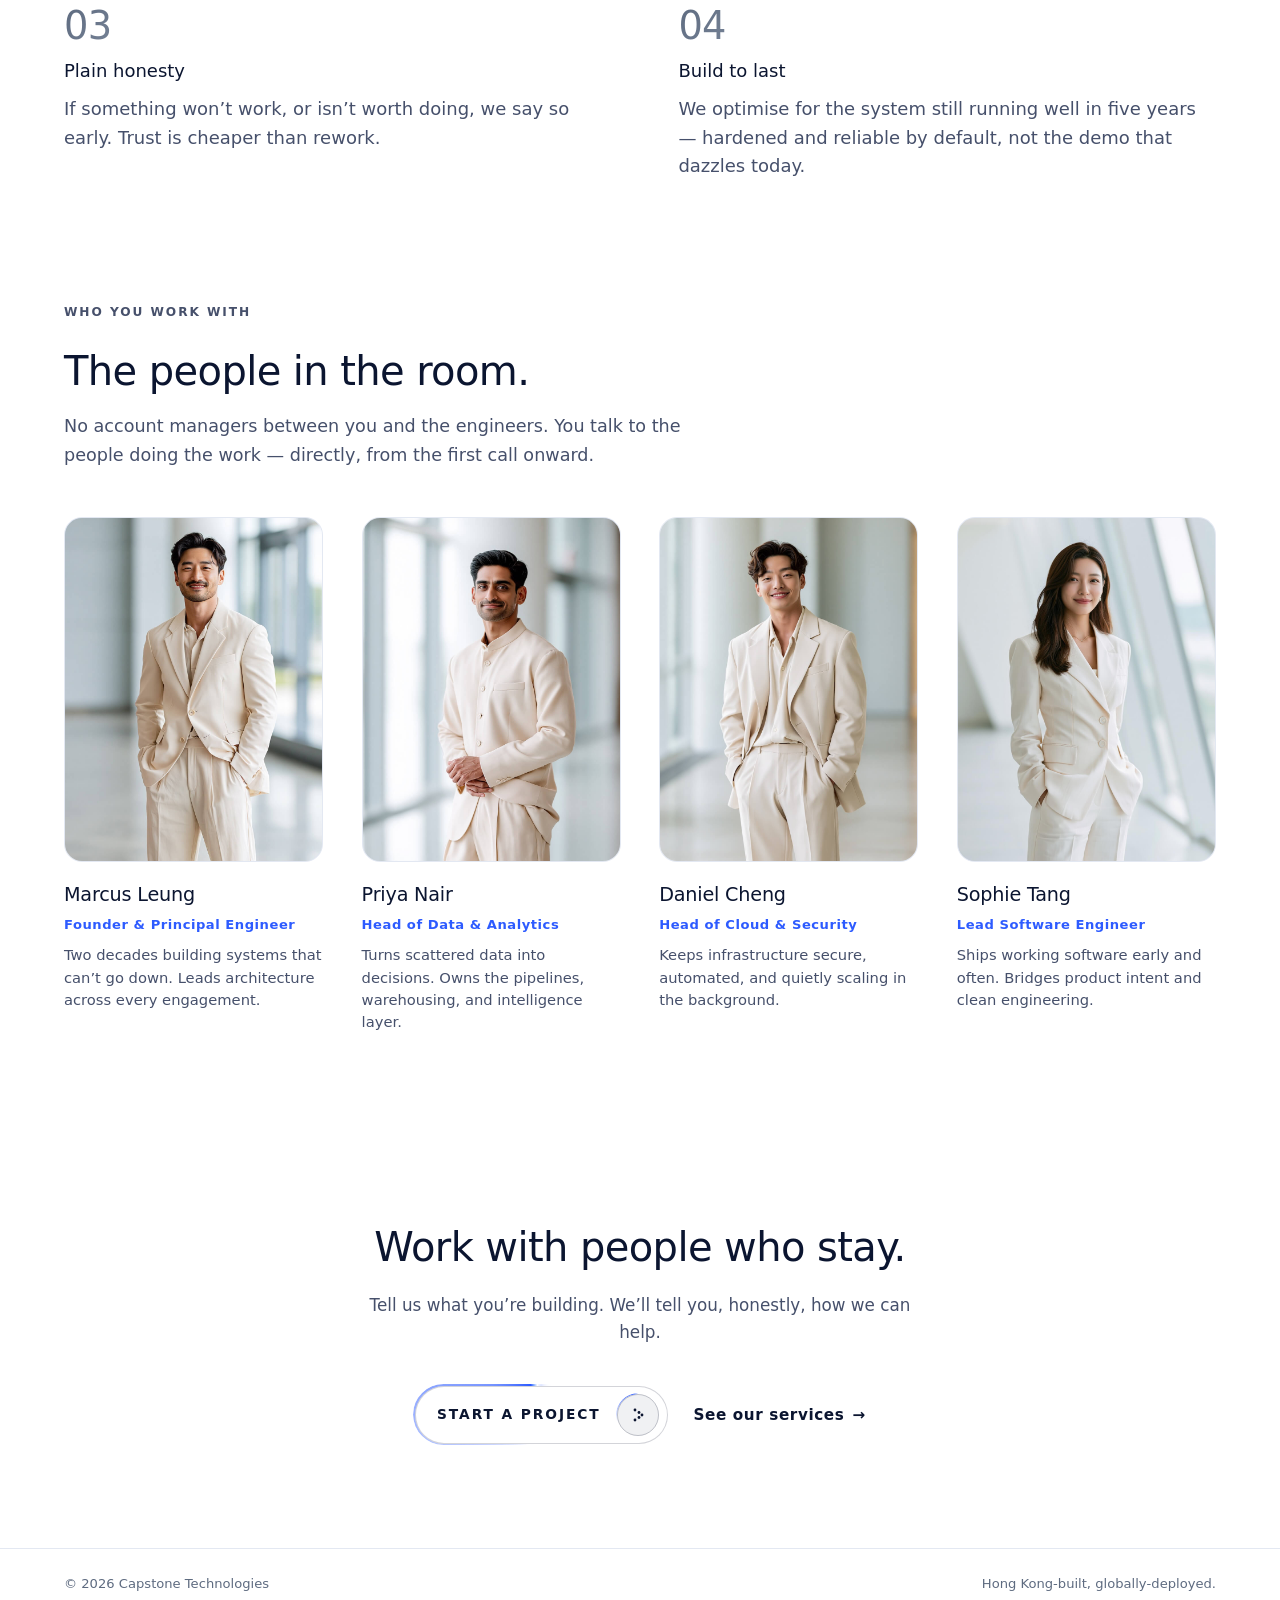
==== commit 213e2fa5: "Home service rows, type scale, footer CTA, Insights + About refinements - Home: replace service card" ====
--- a/about.html
+++ b/about.html
@@ -72,15 +72,57 @@
         <p class="section-tag reveal" data-reveal>What we believe</p>
         <h2 class="section-title reveal" data-reveal style="margin-bottom:2.5rem;">Principles, not slogans.</h2>
         <div class="values reveal" data-reveal>
-          <div class="value"><h3>Own the outcome</h3><p>We&rsquo;re accountable for the system working in production &mdash; not for shipping a deliverable and walking away.</p></div>
-          <div class="value"><h3>Seniority by default</h3><p>You work with engineers who&rsquo;ve built and broken real systems. No learning on your budget.</p></div>
-          <div class="value"><h3>Plain honesty</h3><p>If something won&rsquo;t work, or isn&rsquo;t worth doing, we say so early. Trust is cheaper than rework.</p></div>
-          <div class="value"><h3>Build to last</h3><p>We optimise for the system still running well in five years &mdash; hardened and reliable by default, not the demo that dazzles today.</p></div>
+          <div class="value"><span class="value__no">01</span><h3>Own the outcome</h3><p>We&rsquo;re accountable for the system working in production &mdash; not for shipping a deliverable and walking away.</p></div>
+          <div class="value"><span class="value__no">02</span><h3>Seniority by default</h3><p>You work with engineers who&rsquo;ve built and broken real systems. No learning on your budget.</p></div>
+          <div class="value"><span class="value__no">03</span><h3>Plain honesty</h3><p>If something won&rsquo;t work, or isn&rsquo;t worth doing, we say so early. Trust is cheaper than rework.</p></div>
+          <div class="value"><span class="value__no">04</span><h3>Build to last</h3><p>We optimise for the system still running well in five years &mdash; hardened and reliable by default, not the demo that dazzles today.</p></div>
         </div>
       </div>
     </section>
 
-    
+    <!-- Team / Leadership -->
+    <section class="section" style="padding-top:0;">
+      <div class="team__head">
+        <p class="section-tag reveal" data-reveal>Who you work with</p>
+        <h2 class="section-title reveal" data-reveal>The people in the room.</h2>
+        <p class="team__lead reveal" data-reveal data-reveal-delay="100">No account managers between you and the engineers. You talk to the people doing the work &mdash; directly, from the first call onward.</p>
+      </div>
+
+      <ul class="team">
+        <li class="team__member reveal" data-reveal>
+          <div class="team__photo" style="--photo:url('team_1.jpg')"><span class="team__initials">ML</span></div>
+          <div class="team__body">
+            <h3 class="team__name">Marcus Leung</h3>
+            <p class="team__role">Founder &amp; Principal Engineer</p>
+            <p class="team__note">Two decades building systems that can&rsquo;t go down. Leads architecture across every engagement.</p>
+          </div>
+        </li>
+        <li class="team__member reveal" data-reveal data-reveal-delay="80">
+          <div class="team__photo" style="--photo:url('team_2.jpg')"><span class="team__initials">PN</span></div>
+          <div class="team__body">
+            <h3 class="team__name">Priya Nair</h3>
+            <p class="team__role">Head of Data &amp; Analytics</p>
+            <p class="team__note">Turns scattered data into decisions. Owns the pipelines, warehousing, and intelligence layer.</p>
+          </div>
+        </li>
+        <li class="team__member reveal" data-reveal data-reveal-delay="160">
+          <div class="team__photo" style="--photo:url('team_3.jpg')"><span class="team__initials">DC</span></div>
+          <div class="team__body">
+            <h3 class="team__name">Daniel Cheng</h3>
+            <p class="team__role">Head of Cloud &amp; Security</p>
+            <p class="team__note">Keeps infrastructure secure, automated, and quietly scaling in the background.</p>
+          </div>
+        </li>
+        <li class="team__member reveal" data-reveal data-reveal-delay="240">
+          <div class="team__photo" style="--photo:url('team_4.jpg')"><span class="team__initials">ST</span></div>
+          <div class="team__body">
+            <h3 class="team__name">Sophie Tang</h3>
+            <p class="team__role">Lead Software Engineer</p>
+            <p class="team__note">Ships working software early and often. Bridges product intent and clean engineering.</p>
+          </div>
+        </li>
+      </ul>
+    </section>
 
     <section class="cta cta--clean">
       <div class="cta__inner">
--- a/styles.css
+++ b/styles.css
@@ -87,7 +87,7 @@
 .section-tag span{ font-family:var(--display); font-weight:500; color:var(--silver-deep);
   font-size:.76rem; border:0; border-radius:0; padding:0; letter-spacing:.1em; }
 .section-title{ font-family:var(--display); font-weight:300;
-  font-size:clamp(2rem, 4.6vw, 3.6rem); line-height:1.08; letter-spacing:-0.02em; }
+  font-size:clamp(1.5rem,3.2vw,2.5rem); line-height:1.12; letter-spacing:-0.015em; }
 .section-title .muted{ color:var(--ink-soft); }
 .muted{ color:var(--ink-soft); }
 
@@ -414,13 +414,11 @@
 /* =====================================================================
    ✦ INSIGHTS HEADER
    ===================================================================== */
-.insights-header{ position:relative; padding:calc(var(--nav-h) + clamp(2rem, 5vw, 4rem)) 0 clamp(2rem, 5vw, 4rem); background:var(--bg); overflow:hidden; border-bottom:1px solid var(--line); }
-.insights-header__content{ position:relative; z-index:1; padding:2.5rem clamp(1.5rem, 4vw, 2.5rem) 0; max-width:var(--maxw); margin:0; }
-.insights-header__title{ font-family:var(--display); font-size:clamp(2.4rem, 6vw, 3.6rem); font-weight:400; letter-spacing:-0.02em; color:var(--ink); margin-bottom:1rem; }
+.insights-header{ position:relative; padding:calc(var(--nav-h) + clamp(2rem, 5vw, 4rem)) 0 0; background:var(--bg); overflow:hidden; }
+.insights-header__content{ position:relative; z-index:1; padding:1rem 0 0; max-width:var(--maxw); margin:0; }
+.insights-header__title{ font-family:var(--display); font-size:clamp(2rem,4vw,3.2rem); font-weight:300; letter-spacing:-0.02em; line-height:1.08; color:var(--ink); margin-bottom:1rem; }
+.insights-header__title em{ font-style:normal; background:var(--grad-accent); -webkit-background-clip:text; background-clip:text; -webkit-text-fill-color:transparent; color:transparent; }
 .insights-header__lead{ font-size:clamp(1.05rem, 1.8vw, 1.25rem); color:var(--ink-soft); max-width:36rem; line-height:1.4; }
-.insights-header .xp__crosshair{ top:0; left:clamp(1.5rem, 4vw, 2.5rem); }
-.insights-header .xp__crosshair::before, .insights-header .xp__crosshair::after{ background:var(--line); }
-.insights-header .xp__crosshair-node{ background:var(--ink); box-shadow:0 0 8px rgba(0,0,0,.15); }
 
 /* =====================================================================
    ✦ PAGE HERO (inner pages)
@@ -449,8 +447,8 @@
 .pagehero__inner{ position:relative; z-index:2; max-width:46rem; }
 @media (max-width:780px){ .pagehero__dots{ display:none; } }
 /* match the home hero exactly (size, weight, spacing, whispered accent) */
-.pagehero__title{ font-family:var(--display); font-weight:300; letter-spacing:-0.025em; line-height:1.04;
-  font-size:clamp(2.4rem,5.4vw,5rem); margin:1rem 0 1.2rem; max-width:18ch; color:#fff; }
+.pagehero__title{ font-family:var(--display); font-weight:300; letter-spacing:-0.02em; line-height:1.08;
+  font-size:clamp(2rem,4vw,3.2rem); margin:1rem 0 1.2rem; max-width:20ch; color:#fff; }
 .pagehero__title em{ color:rgba(214,221,232,.72); }
 .pagehero__lead{ max-width:32rem; color:rgba(255,255,255,.78); font-size:1.02rem; line-height:1.55; }
 .crumbs{ font-size:.82rem; letter-spacing:.06em; text-transform:uppercase; color:rgba(255,255,255,.6); }
@@ -479,7 +477,7 @@
   padding:calc(var(--nav-h) + clamp(2rem,5vw,3.5rem)) 0 clamp(1.8rem,4vw,2.8rem);
   border-bottom:1px solid var(--line); }
 .pagehero--compact .grid-lines span{ border-color:var(--line); }
-.pagehero--compact .pagehero__title{ color:var(--ink); font-size:clamp(2.2rem,4.6vw,3.6rem); margin:.7rem 0 .9rem; }
+.pagehero--compact .pagehero__title{ color:var(--ink); font-size:clamp(2rem,4vw,3.2rem); margin:.7rem 0 .9rem; }
 .pagehero--compact .pagehero__title em{ background:var(--grad-accent); -webkit-background-clip:text; background-clip:text; -webkit-text-fill-color:transparent; color:transparent; }
 .pagehero--compact .pagehero__lead{ color:var(--ink-soft); }
 .pagehero--compact .crumbs{ color:var(--ink-soft); }
@@ -574,8 +572,8 @@
 
 .xp__kicker{ font-size:.78rem; font-weight:600; letter-spacing:.14em; text-transform:uppercase;
   color:#9DB4FF; margin-bottom:1rem; position: relative; z-index: 1; }
-.xp__title{ font-family:var(--display); font-weight:300; letter-spacing:-0.025em; line-height:1.06;
-  font-size:clamp(2rem,4.4vw,3.4rem); color:#fff; position: relative; z-index: 1; }
+.xp__title{ font-family:var(--display); font-weight:300; letter-spacing:-0.015em; line-height:1.12;
+  font-size:clamp(1.5rem,3.2vw,2.5rem); color:#fff; position: relative; z-index: 1; }
 .xp__title em{ color:rgba(214,221,232,.75); }
 .xp__lead{ color:rgba(255,255,255,.82); font-size:1.02rem; line-height:1.6; max-width:38rem; margin-top:1.1rem; position: relative; z-index: 1; }
 .xp__list{ margin-top:1.6rem; display:grid; grid-template-columns:1fr 1fr; gap:.6rem 2rem; position: relative; z-index: 1; }
@@ -649,9 +647,9 @@
   -webkit-text-fill-color:transparent; color:transparent; }
 .intro2__sub{ color:var(--ink-soft); margin-top:1.3rem; max-width:38rem; }
 /* stats: clean 2x2, gradient numbers, no chart */
-.intro2__stats{ display:grid; grid-template-columns:1fr 1fr; gap:clamp(1.6rem,3vw,2.4rem);
-  border-top:1px solid var(--line); padding-top:clamp(1.6rem,3vw,2.2rem); }
-.intro2__stats dt{ font-family:var(--display); font-weight:500; font-size:clamp(2.2rem,4vw,3.2rem);
+.intro2__stats{ display:grid; grid-template-columns:1fr 1fr; gap:clamp(1.8rem,3.4vw,2.8rem);
+  padding-top:clamp(1.4rem,3vw,2rem); }
+.intro2__stats dt{ font-family:var(--display); font-weight:500; font-size:clamp(2.8rem,5.4vw,4.2rem);
   line-height:1; letter-spacing:-0.03em;
   background:var(--grad-accent); -webkit-background-clip:text; background-clip:text;
   -webkit-text-fill-color:transparent; color:transparent; }
@@ -837,8 +835,16 @@
 /* Values — separates the statement above with quiet spacing (same background) */
 .about__values{ margin-top:clamp(3.5rem,7vw,5.5rem); padding-top:clamp(3rem,5vw,4rem); border-top:1px solid var(--line); }
 .values{ display:grid; grid-template-columns:repeat(2,1fr); gap:clamp(2rem,4vw,4rem) clamp(3rem,6vw,5rem); }
-.value{ position:relative; padding-top:1.5rem; border-top:1px solid var(--line); }
-.value:hover{ border-top-color:var(--blue); }
+.value{ position:relative; padding-top:1.4rem; border-top:1px solid var(--line); }
+/* accent-gradient bar that grows along the top hairline on hover */
+.value::before{ content:""; position:absolute; top:-1px; left:0; height:2px; width:clamp(2rem,28%,3.4rem);
+  background:var(--grad-accent); transform:scaleX(0); transform-origin:left;
+  transition:transform .55s var(--ease); }
+.value:hover::before{ transform:scaleX(1); }
+.value__no{ display:block; font-family:var(--display); font-weight:500;
+  font-size:clamp(1.9rem,3vw,2.5rem); line-height:1; letter-spacing:-0.02em; margin-bottom:.7rem;
+  background:var(--grad-accent); -webkit-background-clip:text; background-clip:text;
+  -webkit-text-fill-color:transparent; color:transparent; }
 .value h3{ font-family:var(--display); font-weight:500; font-size:var(--t-h3-sz); margin:0 0 .6rem; color:var(--ink); }
 .value p{ color:var(--ink-soft); font-size:var(--t-lead-base); line-height:var(--t-lead-lh); margin:0; }
 
@@ -910,8 +916,8 @@
 .split__crumbs a:hover{ color:#fff; }
 .split__crumbs span{ color:#9DB4FF; }
 .split__media-foot{ position:relative; z-index:1; }
-.split__title{ font-family:var(--display); font-weight:300; letter-spacing:-0.025em; line-height:1.08;
-  font-size:clamp(2.2rem,4vw,3.6rem); max-width:14ch; color:#fff; }
+.split__title{ font-family:var(--display); font-weight:300; letter-spacing:-0.02em; line-height:1.08;
+  font-size:clamp(2rem,4vw,3.2rem); max-width:16ch; color:#fff; }
 .split__title em{ color:rgba(214,221,232,.78); }
 .split__details{ margin-top:2.4rem; padding-top:1.8rem; border-top:1px solid rgba(255,255,255,.18);
   display:flex; flex-direction:column; gap:1.1rem; }
@@ -1018,41 +1024,54 @@
 .card--img-light .card__cat{ color:var(--ink-soft); }
 .card--img-light .card__notch{ color:var(--ink); }
 
-/* outline / comet-border variant — transparent (white) card, only a travelling
-   blue border like the .btn comet, title in the silver-blue accent gradient.
-   The carved-notch silhouette is unchanged. */
-.card--outline{ --beam:var(--blue); --speed:3.6s; color:var(--ink); }
-/* ::before becomes the comet: a faint always-on blue rim with a bright sweeping
-   head, painted over the full notched shape (mask inherited from .card::before) */
-.card--outline::before{
-  background:conic-gradient(from var(--angle),
-    color-mix(in srgb, var(--beam) 18%, transparent) 0deg,
-    color-mix(in srgb, var(--beam) 18%, transparent) 210deg,
-    color-mix(in srgb, var(--beam) 55%, transparent) 300deg,
-    var(--beam) 342deg,
-    #ffffff 352deg,
-    color-mix(in srgb, var(--beam) 18%, transparent) 360deg);
-  filter:drop-shadow(0 0 5px color-mix(in srgb, var(--beam) 60%, transparent));
-  animation:beam var(--speed) linear infinite; }
-/* white interior, inset by the border thickness → reveals only the ~1.5px rim */
-.card--outline::after{ content:""; position:absolute; inset:1.5px; z-index:0; border-radius:var(--radius);
-  background:var(--white);
-  -webkit-mask:
-    linear-gradient(#000 0 0),
-    url("data:image/svg+xml,%3Csvg%20xmlns='http://www.w3.org/2000/svg'%20width='80'%20height='80'%20viewBox='0%200%2080%2080'%3E%3Cpath%20d='M80,0%20A16,16%200%200,1%2064,16%20L55,16%20A39,39%200%200,0%2016,55%20L16,64%20A16,16%200%200,1%200,80%20L80,80%20Z'%20fill='%23000'/%3E%3C/svg%3E") right bottom / var(--notch) var(--notch) no-repeat;
-          mask:
-    linear-gradient(#000 0 0),
-    url("data:image/svg+xml,%3Csvg%20xmlns='http://www.w3.org/2000/svg'%20width='80'%20height='80'%20viewBox='0%200%2080%2080'%3E%3Cpath%20d='M80,0%20A16,16%200%200,1%2064,16%20L55,16%20A39,39%200%200,0%2016,55%20L16,64%20A16,16%200%200,1%200,80%20L80,80%20Z'%20fill='%23000'/%3E%3C/svg%3E") right bottom / var(--notch) var(--notch) no-repeat;
-  -webkit-mask-composite:xor; mask-composite:exclude; }
-.card--outline:hover{ transform:translateY(-5px); }
-.card--outline:hover::before{ --speed:1.4s;
-  filter:drop-shadow(0 0 9px color-mix(in srgb, var(--beam) 85%, transparent)); }
-.card--outline .card__title{
+/* =====================================================================
+   ✦ SERVICE ROWS — full-width editorial list (home "disciplines"), no cards.
+   Hairline-divided rows: number · title (accent gradient) · description · arrow.
+   ===================================================================== */
+.svc-rows{ border-top:1px solid var(--line); }
+.svc-row{ position:relative; display:grid;
+  grid-template-columns:auto minmax(0,1fr) auto; align-items:center;
+  gap:clamp(1.4rem,4vw,3.5rem);
+  padding:clamp(1.7rem,3.4vw,2.8rem) clamp(.2rem,1.4vw,1.2rem);
+  border-bottom:1px solid var(--line);
+  color:var(--ink); text-decoration:none;
+  transition:padding-left .55s var(--ease), background .55s var(--ease); }
+/* a thin accent bar that grows in from the left on hover */
+.svc-row::before{ content:""; position:absolute; left:0; top:0; bottom:0; width:2px; z-index:2;
+  background:var(--grad-accent); transform:scaleY(0); transform-origin:bottom;
+  transition:transform .55s var(--ease); }
+.svc-row:hover{ padding-left:clamp(1.1rem,2.4vw,2rem);
+  background:linear-gradient(90deg, color-mix(in srgb, var(--blue) 5%, transparent), transparent 60%); }
+.svc-row:hover::before{ transform:scaleY(1); transform-origin:top; }
+.svc-row__no, .svc-row__main, .svc-row__arrow{ position:relative; z-index:2; }
+.svc-row__no{ align-self:start; padding-top:.5rem;
+  font-family:var(--display); font-weight:500; font-size:.95rem; letter-spacing:.06em;
+  color:var(--silver-deep); font-variant-numeric:tabular-nums; }
+.svc-row__main{ display:flex; flex-direction:column; gap:.55rem; }
+.svc-row__title{ font-family:var(--display); font-weight:400; letter-spacing:-0.02em; line-height:1.08;
+  font-size:clamp(1.5rem,2.9vw,2.3rem);
   background:var(--grad-accent); -webkit-background-clip:text; background-clip:text;
-  -webkit-text-fill-color:transparent; color:transparent; }
-@media (prefers-reduced-motion:reduce){
-  .card--outline::before{ animation:none; filter:none;
-    background:color-mix(in srgb, var(--beam) 24%, transparent); }
+  -webkit-text-fill-color:transparent; color:transparent; width:fit-content; }
+.svc-row__desc{ color:var(--ink-soft); font-size:1.02rem; line-height:1.55; max-width:46rem; }
+.svc-row__arrow{ flex:none; width:52px; height:52px; border-radius:50%;
+  display:grid; place-items:center; color:var(--ink); background:var(--white);
+  box-shadow:0 0 0 1px rgba(0,0,0,.05); isolation:isolate;
+  transition:color .45s var(--ease), transform .5s var(--ease); }
+/* travelling-light ring — the same comet as the insight card arrow tile */
+.svc-row__arrow::before{ content:""; position:absolute; inset:-1.5px; border-radius:inherit; padding:1.5px;
+  background:conic-gradient(from var(--angle), transparent 0deg, transparent 205deg,
+    color-mix(in srgb, var(--blue) 55%, transparent) 300deg, var(--blue) 340deg, #ffffff 352deg, transparent 360deg);
+  -webkit-mask:linear-gradient(#000 0 0) content-box, linear-gradient(#000 0 0);
+          mask:linear-gradient(#000 0 0) content-box, linear-gradient(#000 0 0);
+  -webkit-mask-composite:xor; mask-composite:exclude;
+  animation:beam var(--speed,3.6s) linear infinite; opacity:.85; transition:opacity .4s var(--ease); }
+.svc-row__arrow svg{ position:relative; width:26px; height:26px; }
+.svc-row:hover .svc-row__arrow{ color:var(--blue); transform:translateX(5px); }
+/* spin the comet faster on hover, like the CTA buttons */
+.svc-row:hover .svc-row__arrow::before{ --speed:1.4s; opacity:1; }
+@media (max-width:600px){
+  .svc-row{ grid-template-columns:auto minmax(0,1fr); gap:.7rem 1.2rem; }
+  .svc-row__arrow{ grid-column:2; justify-self:end; width:44px; height:44px; margin-top:.6rem; }
 }
 
 .card__top{ position:relative; z-index:1; display:flex; justify-content:space-between; align-items:baseline;
@@ -1062,9 +1081,9 @@
 .card__date-v{ font-variant-numeric:tabular-nums; letter-spacing:.08em; }
 .card__cat{ position:relative; z-index:1; margin-top:auto; font-size:.9rem; color:var(--ink-soft); }
 .card--blue .card__cat{ color:rgba(255,255,255,.78); }
-.card__title{ position:relative; z-index:1; font-family:var(--display); font-weight:500; letter-spacing:var(--t-h3-ls); line-height:var(--t-h3-lh);
-  font-size:var(--t-h3-sz); margin-top:auto; max-width:22ch; padding-right:2rem; }
-.card__desc{ position:relative; z-index:1; font-size:var(--t-lead-base); color:var(--ink-soft); line-height:var(--t-lead-lh); margin-top:.6rem; max-width:32ch; }
+.card__title{ position:relative; z-index:1; font-family:var(--display); font-weight:400; letter-spacing:-0.015em; line-height:1.2;
+  font-size:clamp(1.2rem,1.9vw,1.6rem); margin-top:.55rem; max-width:22ch; padding-right:4.5rem; }
+.card__desc{ position:relative; z-index:1; font-size:.95rem; color:var(--ink-soft); line-height:1.5; margin-top:.6rem; max-width:32ch; }
 .card--blue .card__desc{ color:rgba(255,255,255,.85); }
 .card__icon{ position:relative; z-index:1; color:var(--ink); margin-bottom:auto; }
 .card--blue .card__icon{ color:#fff; }
@@ -1106,10 +1125,6 @@
 /* "View all insights" link under the home teaser */
 .insights__all{ margin-top:2.2rem; }
 
-/* Services: orderly 3-up grid (kept aligned, not staggered) */
-.card-grid--svc{ grid-template-columns:repeat(3,1fr); }
-.card-grid--svc .card__cat{ margin-top:1.6rem; }
-@media (max-width:980px){ .card-grid--svc{ grid-template-columns:1fr; } }
 @media (max-width:760px){ .card-grid{ grid-template-columns:1fr; } .card-grid--news{ columns:1; } }
 
 /* =====================================================================
@@ -1145,17 +1160,14 @@
 /* =====================================================================
    CTA — compact split screen (image left + content right), shorter than contact
    ===================================================================== */
-.cta{ position:relative; overflow:hidden; background:var(--grad-mist); color:var(--ink);
-  border-top:1px solid var(--line);
-  padding:clamp(4rem,9vw,7.5rem) var(--pad); text-align:center; }
-/* faint centered accent hairline above the heading */
-.cta::before{ content:""; position:absolute; top:0; left:50%; transform:translateX(-50%);
-  width:min(46rem,80%); height:1px;
-  background:linear-gradient(90deg, transparent, var(--silver-deep), transparent); opacity:.5; }
+/* Footer CTA — no panel background, no dividers; reads as a continuation of the
+   page rather than a separate band. Just centred copy + actions on white. */
+.cta{ position:relative; color:var(--ink);
+  padding:clamp(3rem,6vw,5rem) var(--pad) clamp(4rem,8vw,6.5rem); text-align:center; }
 .cta__inner{ position:relative; z-index:1; max-width:46rem; margin:0 auto;
   display:flex; flex-direction:column; align-items:center; }
 .cta__title{ font-family:var(--display); font-weight:300; color:var(--ink);
-  font-size:clamp(2rem,4.4vw,3.4rem); line-height:1.06; letter-spacing:-0.028em; margin:0; }
+  font-size:clamp(1.5rem,3.2vw,2.5rem); line-height:1.12; letter-spacing:-0.015em; margin:0; }
 .cta__title em{ font-style:normal; background:var(--grad-accent);
   -webkit-background-clip:text; background-clip:text; -webkit-text-fill-color:transparent; color:transparent; }
 .cta__lead{ color:var(--ink-soft); font-size:1.05rem; line-height:1.6; margin:1.4rem auto 0; max-width:34rem; }
@@ -1296,15 +1308,3 @@
   }
 }
 
-.card--transparent .card__title {
-  background: var(--grad-accent);
-  -webkit-background-clip: text;
-  background-clip: text;
-  -webkit-text-fill-color: transparent;
-  color: transparent;
-  display: inline-block;
-  margin-bottom: 0.5rem;
-}
-.card--transparent .card__desc {
-  color: var(--ink-soft);
-}
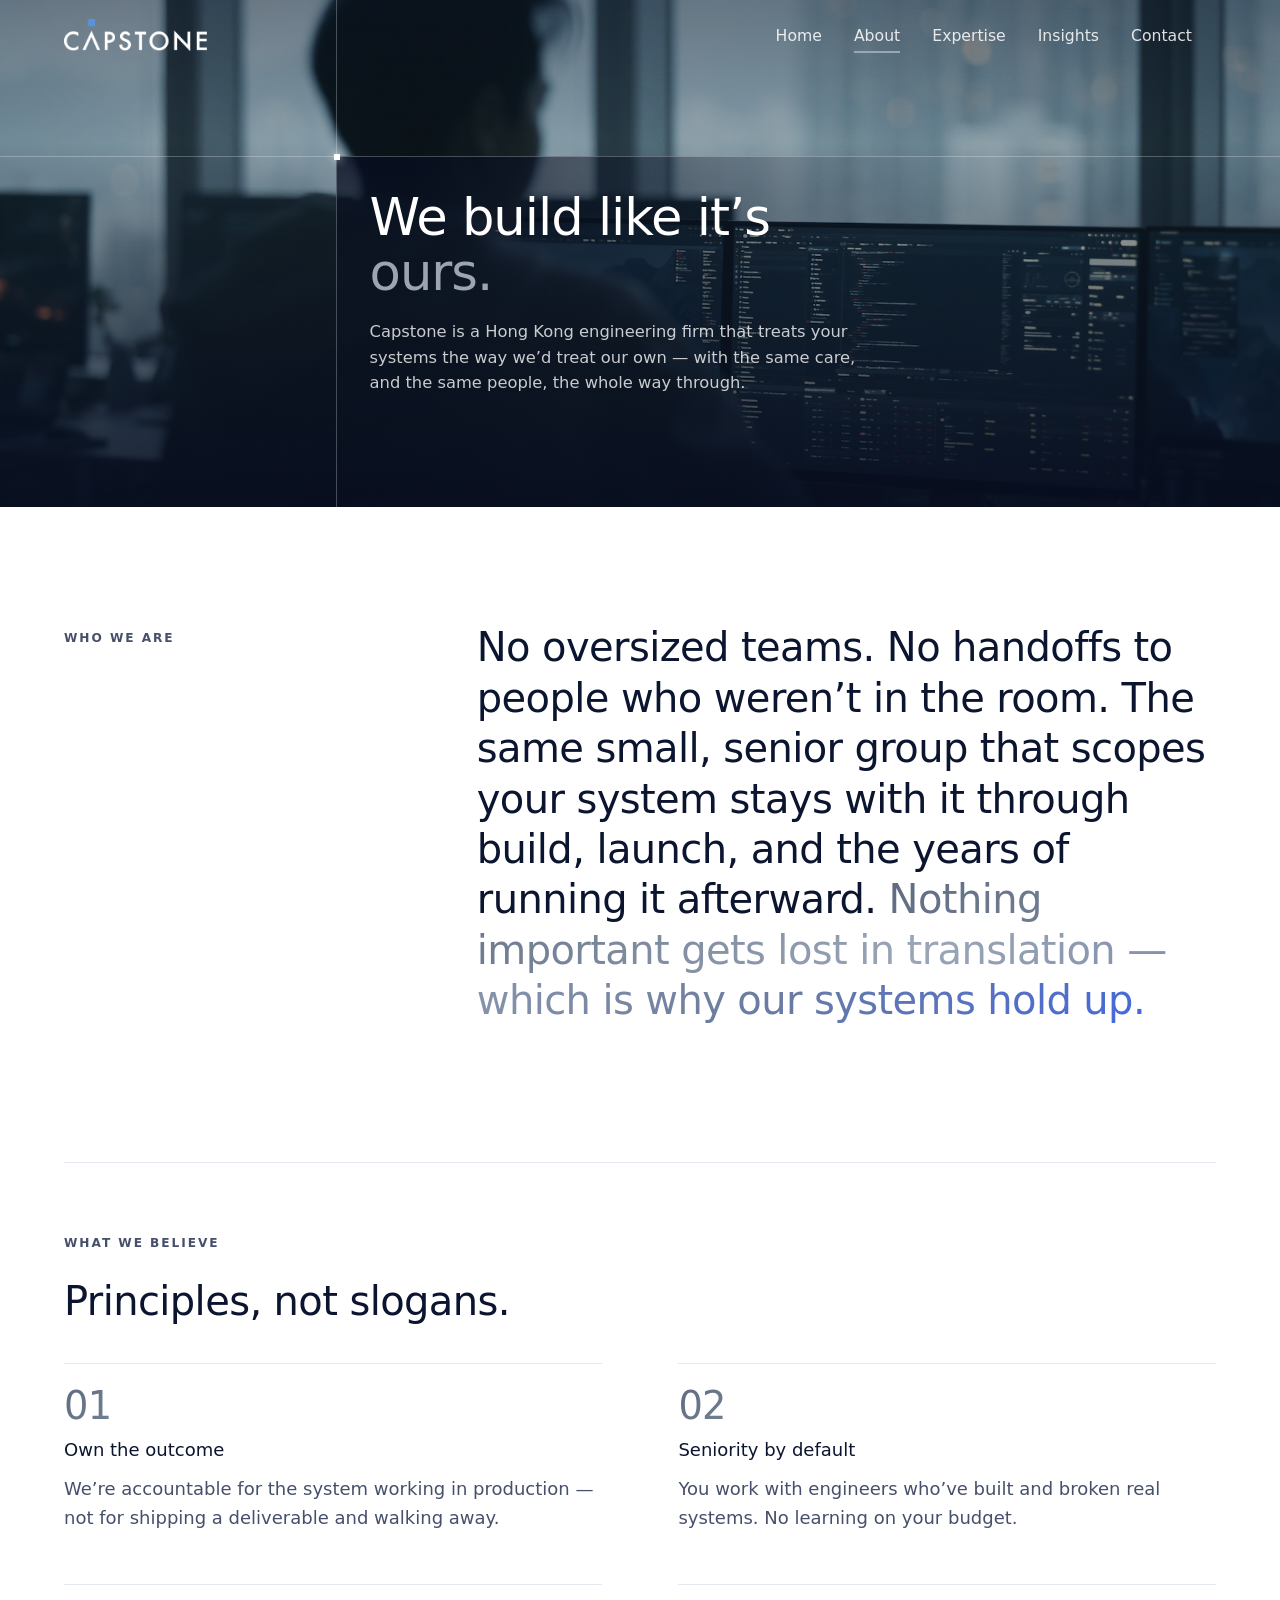
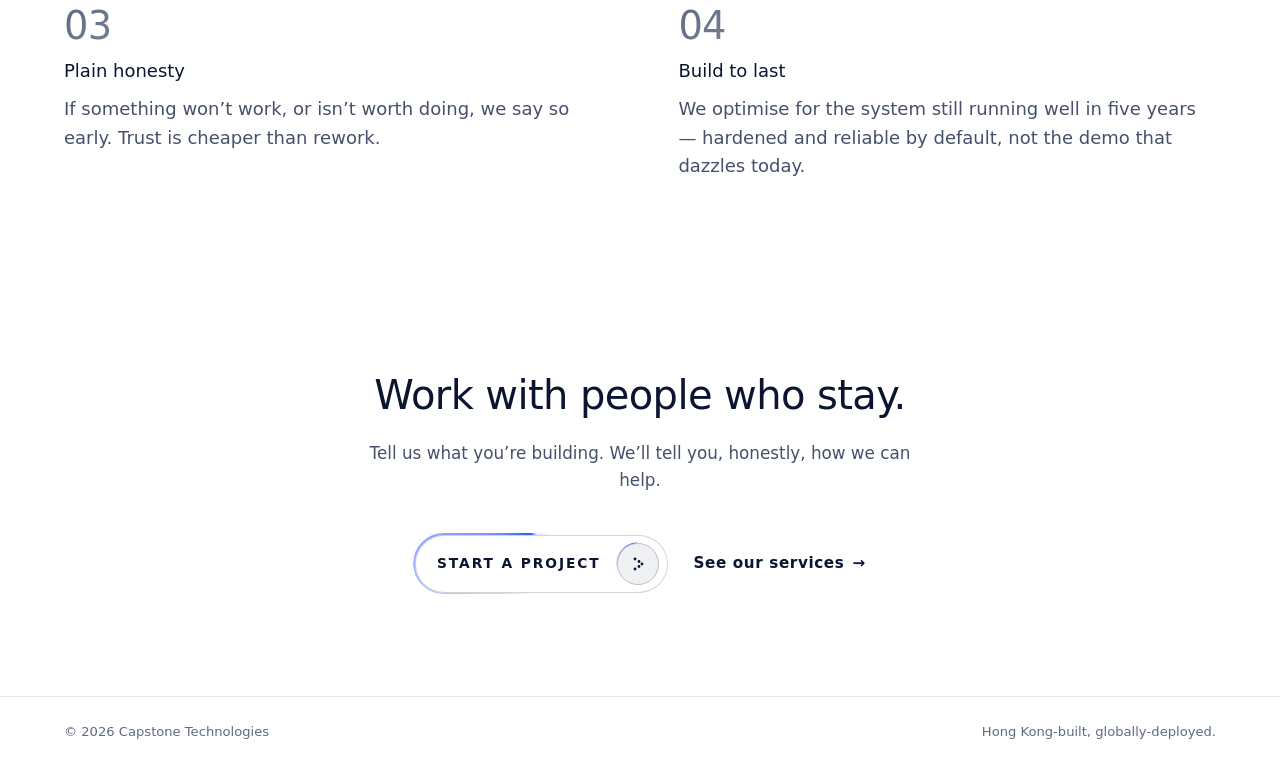
==== commit ca807d07: "Remove team section from About page Co-Authored-By: Claude Opus 4.8 <noreply@anthropic.com>" ====
--- a/about.html
+++ b/about.html
@@ -80,50 +80,6 @@
       </div>
     </section>
 
-    <!-- Team / Leadership -->
-    <section class="section" style="padding-top:0;">
-      <div class="team__head">
-        <p class="section-tag reveal" data-reveal>Who you work with</p>
-        <h2 class="section-title reveal" data-reveal>The people in the room.</h2>
-        <p class="team__lead reveal" data-reveal data-reveal-delay="100">No account managers between you and the engineers. You talk to the people doing the work &mdash; directly, from the first call onward.</p>
-      </div>
-
-      <ul class="team">
-        <li class="team__member reveal" data-reveal>
-          <div class="team__photo" style="--photo:url('team_1.jpg')"><span class="team__initials">ML</span></div>
-          <div class="team__body">
-            <h3 class="team__name">Marcus Leung</h3>
-            <p class="team__role">Founder &amp; Principal Engineer</p>
-            <p class="team__note">Two decades building systems that can&rsquo;t go down. Leads architecture across every engagement.</p>
-          </div>
-        </li>
-        <li class="team__member reveal" data-reveal data-reveal-delay="80">
-          <div class="team__photo" style="--photo:url('team_2.jpg')"><span class="team__initials">PN</span></div>
-          <div class="team__body">
-            <h3 class="team__name">Priya Nair</h3>
-            <p class="team__role">Head of Data &amp; Analytics</p>
-            <p class="team__note">Turns scattered data into decisions. Owns the pipelines, warehousing, and intelligence layer.</p>
-          </div>
-        </li>
-        <li class="team__member reveal" data-reveal data-reveal-delay="160">
-          <div class="team__photo" style="--photo:url('team_3.jpg')"><span class="team__initials">DC</span></div>
-          <div class="team__body">
-            <h3 class="team__name">Daniel Cheng</h3>
-            <p class="team__role">Head of Cloud &amp; Security</p>
-            <p class="team__note">Keeps infrastructure secure, automated, and quietly scaling in the background.</p>
-          </div>
-        </li>
-        <li class="team__member reveal" data-reveal data-reveal-delay="240">
-          <div class="team__photo" style="--photo:url('team_4.jpg')"><span class="team__initials">ST</span></div>
-          <div class="team__body">
-            <h3 class="team__name">Sophie Tang</h3>
-            <p class="team__role">Lead Software Engineer</p>
-            <p class="team__note">Ships working software early and often. Bridges product intent and clean engineering.</p>
-          </div>
-        </li>
-      </ul>
-    </section>
-
     <section class="cta cta--clean">
       <div class="cta__inner">
         <h2 class="cta__title reveal" data-reveal>Work with people who stay.</h2>
